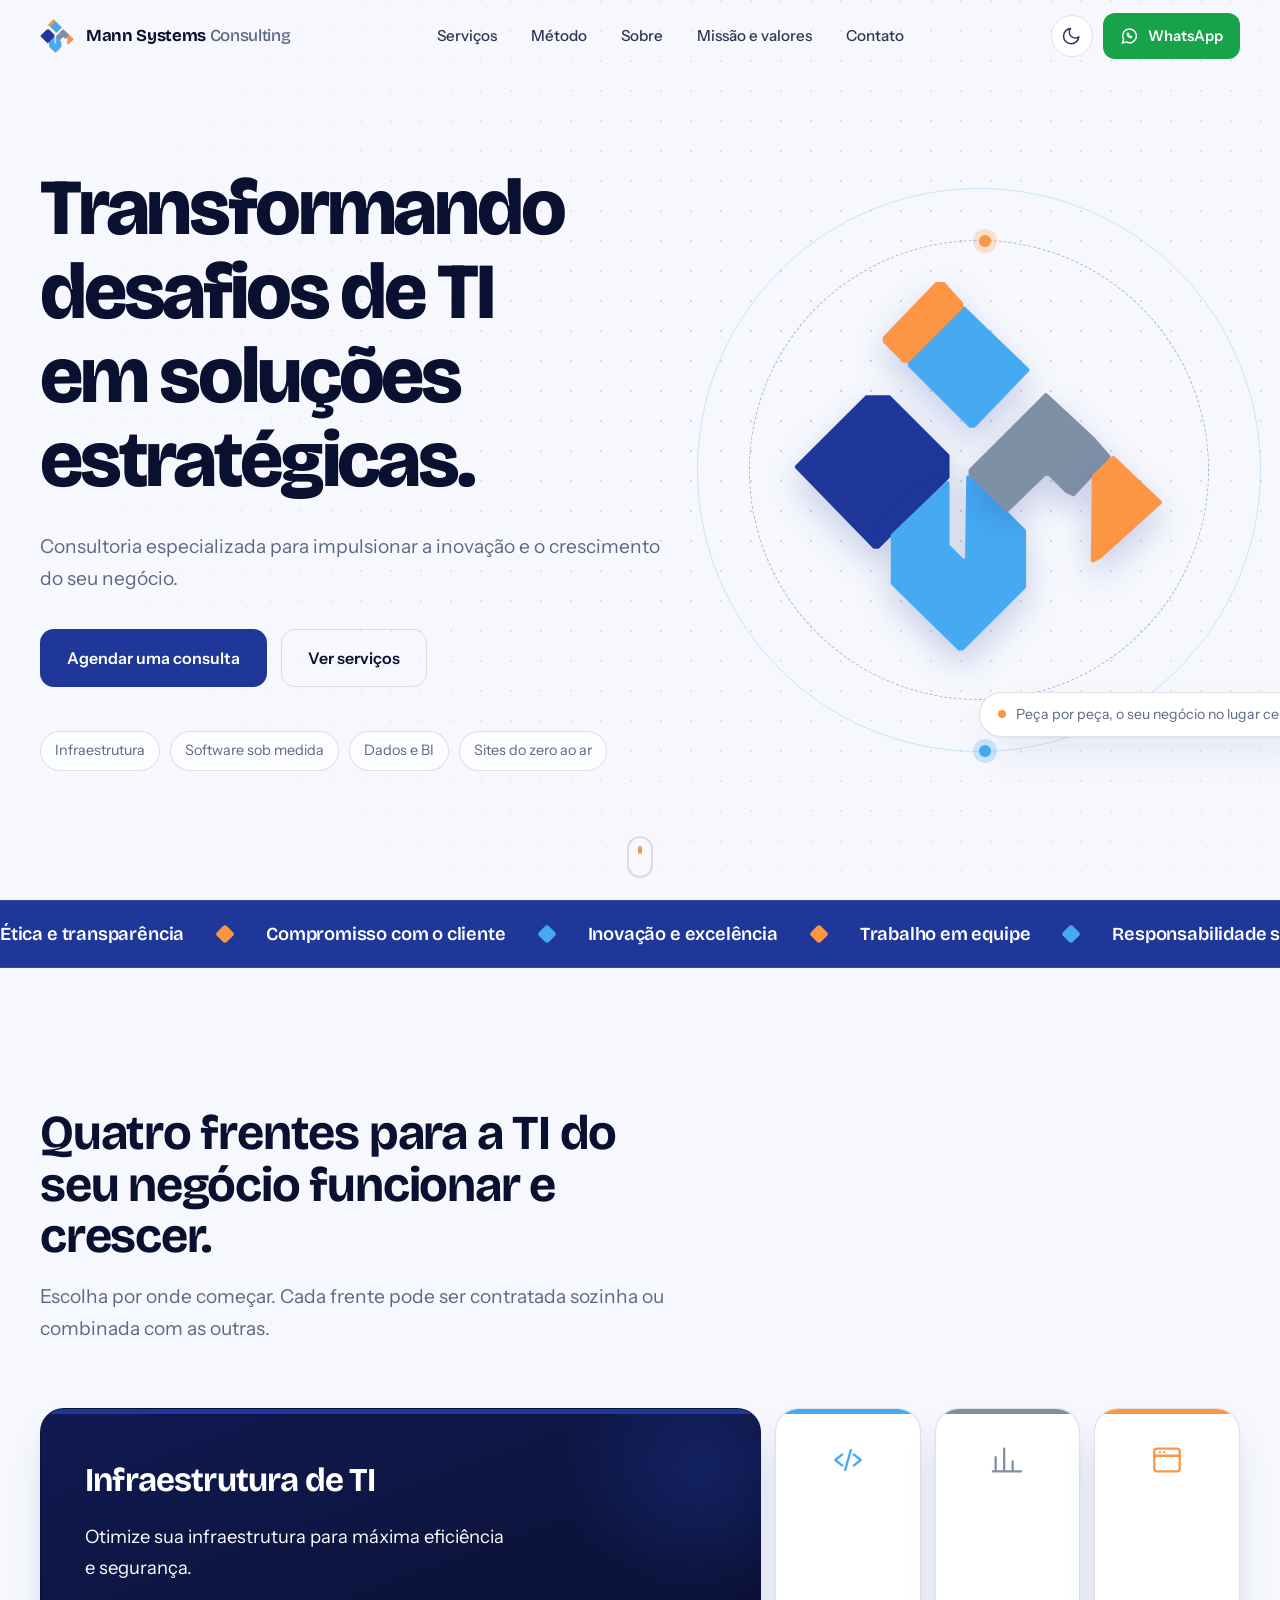
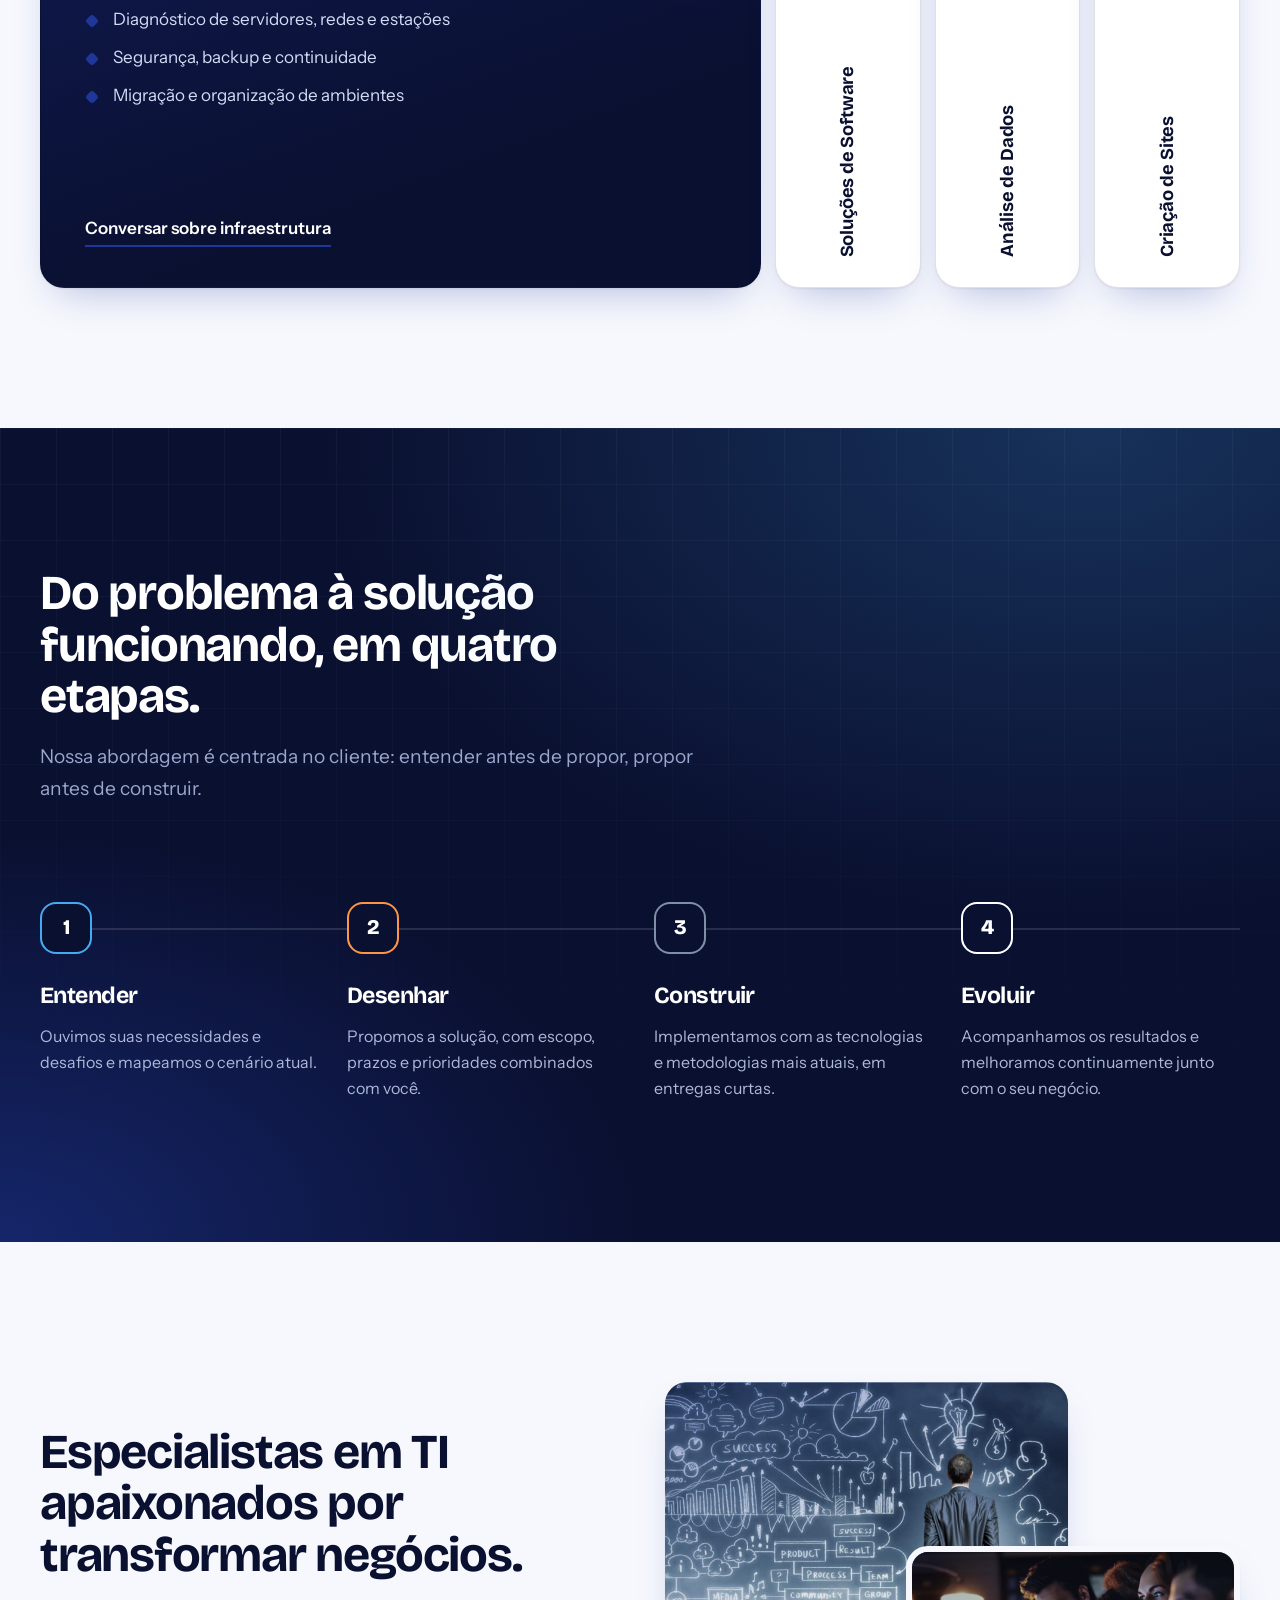
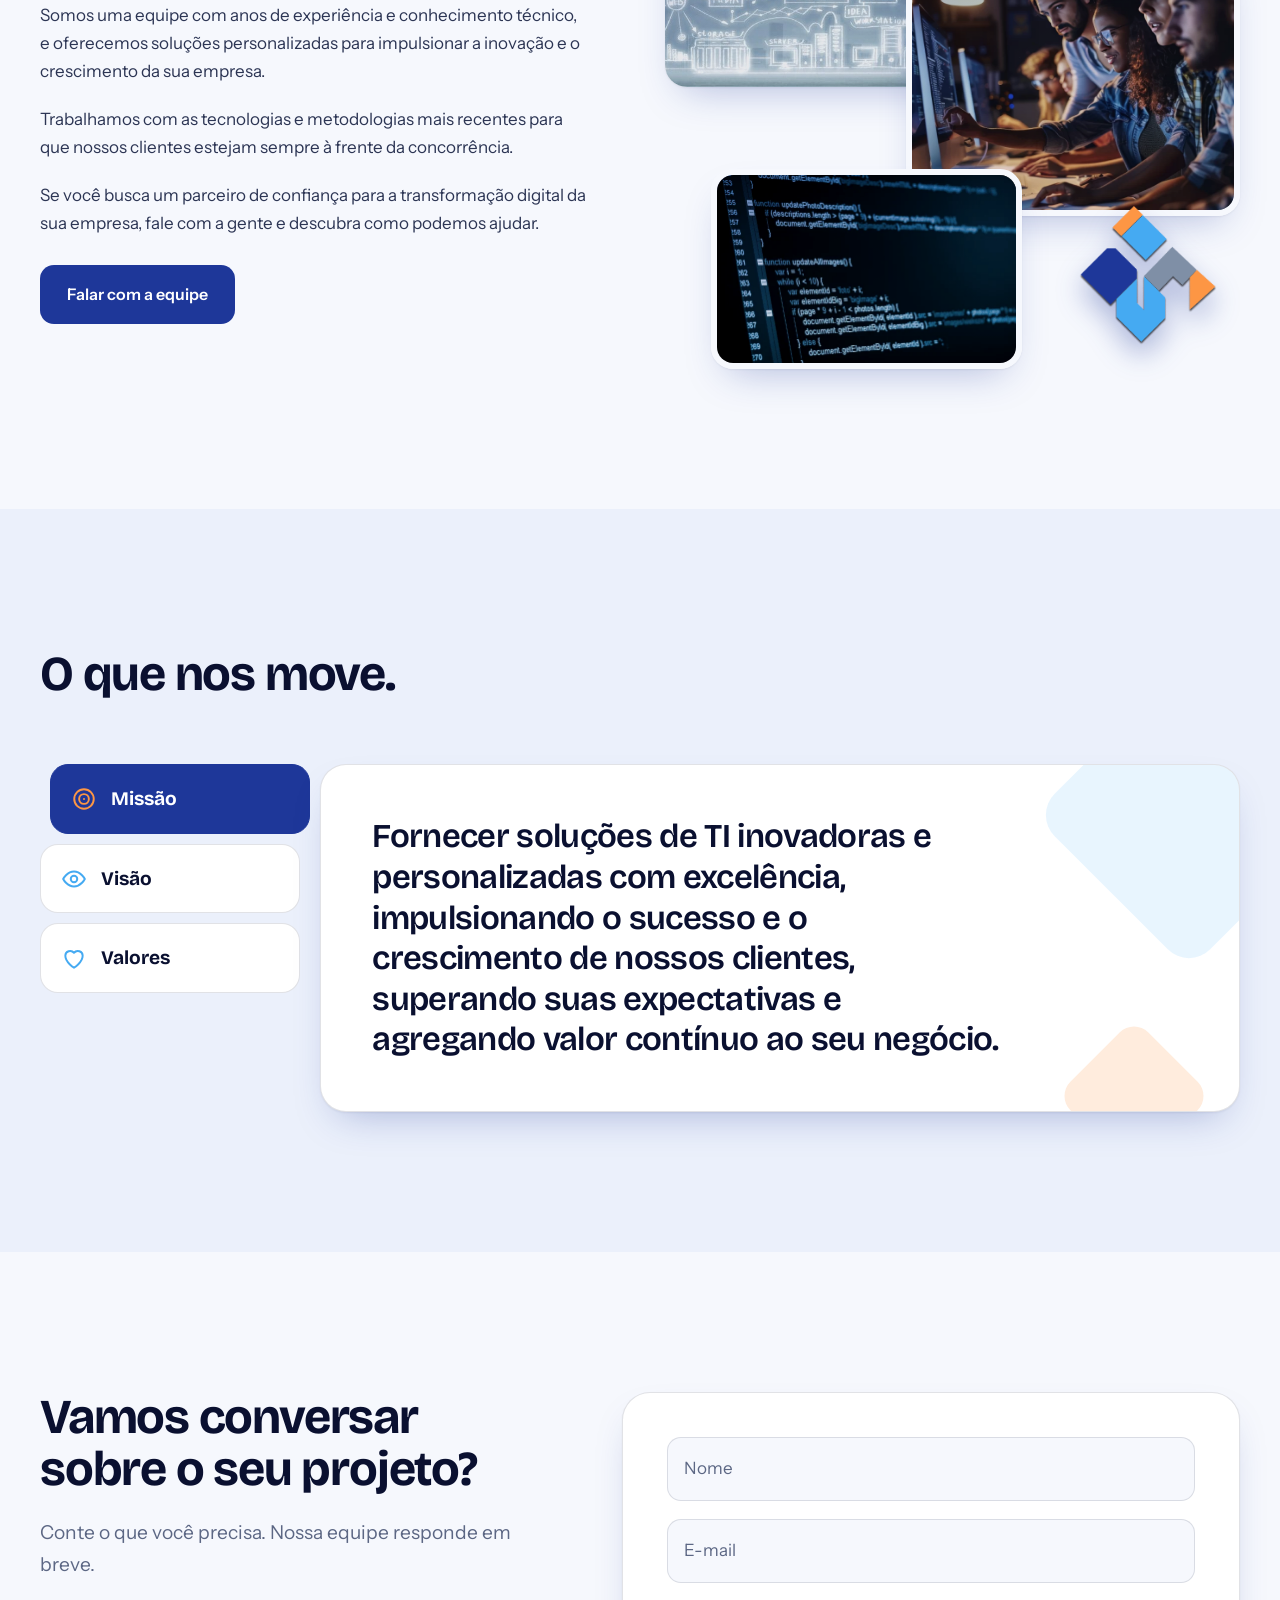
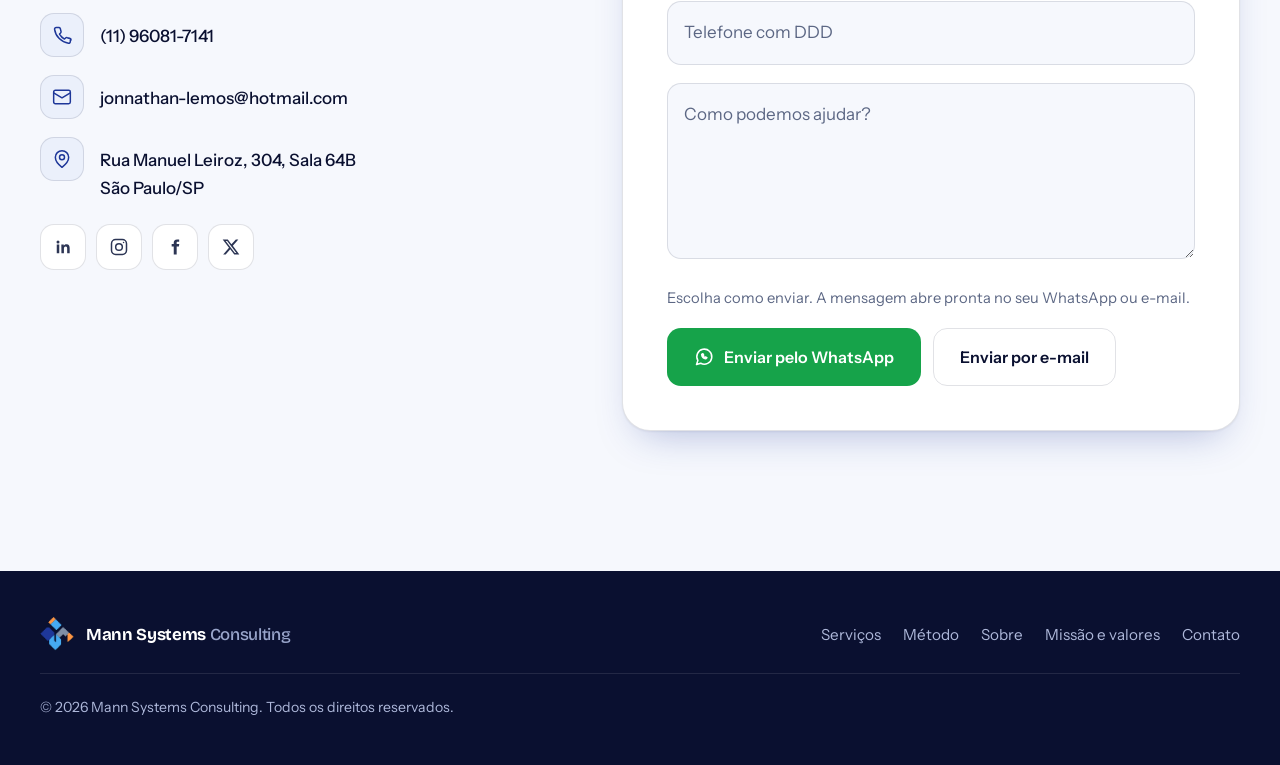
==== index.html @ 7c616c49 "Add files via upload" ====
<!DOCTYPE html>
<html lang="pt-BR">
<head>
  <meta charset="UTF-8">
  <meta name="viewport" content="width=device-width, initial-scale=1">
  <title>Mann Systems Consulting | Consultoria de TI em São Paulo</title>
  <meta name="description" content="Consultoria de TI sob medida: infraestrutura, desenvolvimento de software, análise de dados e criação de sites. Fale com a Mann Systems Consulting.">
  <meta name="keywords" content="consultoria de TI, infraestrutura de TI, desenvolvimento de software, análise de dados, criação de sites, São Paulo">
  <meta name="author" content="Mann Systems Consulting">
  <meta name="theme-color" content="#1E3799">
  <meta property="og:title" content="Mann Systems Consulting">
  <meta property="og:description" content="Transformando desafios de TI em soluções estratégicas.">
  <meta property="og:type" content="website">
  <meta property="og:image" content="images/Logo.png">
  <link rel="icon" href="images/Logo.ico">
  <link rel="preconnect" href="https://fonts.googleapis.com">
  <link rel="preconnect" href="https://fonts.gstatic.com" crossorigin>
  <link href="https://fonts.googleapis.com/css2?family=Bricolage+Grotesque:opsz,wght@12..96,500..800&family=Instrument+Sans:wght@400;500;600&display=swap" rel="stylesheet">
  <link rel="stylesheet" href="css/style.css">
</head>
<body>
  <div class="progress" aria-hidden="true"><span></span></div>
  <a class="skip" href="#conteudo">Ir para o conteúdo</a>

  <header class="nav" id="nav">
    <div class="wrap nav-in">
      <a class="brand" href="#inicio" aria-label="Mann Systems Consulting, início">
        <img src="images/Logo.png" alt="" width="34" height="34">
        <span>Mann Systems <em>Consulting</em></span>
      </a>
      <nav class="menu" id="menu" aria-label="Principal">
        <a href="#servicos">Serviços</a>
        <a href="#metodo">Método</a>
        <a href="#sobre">Sobre</a>
        <a href="#proposito">Missão e valores</a>
        <a href="#contato">Contato</a>
      </nav>
      <div class="nav-actions">
        <button class="icon-btn" id="theme" type="button" aria-label="Alternar tema claro e escuro">
          <svg class="i-moon" viewBox="0 0 24 24" aria-hidden="true"><path d="M21 12.8A9 9 0 1 1 11.2 3a7 7 0 0 0 9.8 9.8z"/></svg>
          <svg class="i-sun" viewBox="0 0 24 24" aria-hidden="true"><circle cx="12" cy="12" r="4"/><path d="M12 2v2M12 20v2M4.9 4.9l1.4 1.4M17.7 17.7l1.4 1.4M2 12h2M20 12h2M4.9 19.1l1.4-1.4M17.7 6.3l1.4-1.4"/></svg>
        </button>
        <a class="btn btn-wa sm" href="https://api.whatsapp.com/send/?phone=5511960817141&text=Ol%C3%A1%2C%20gostaria%20de%20falar%20com%20a%20Mann%20Systems." target="_blank" rel="noopener">
          <svg viewBox="0 0 24 24" aria-hidden="true"><path d="M3 21l1.65-4.8A9 9 0 1 1 8.1 19.5L3 21z"/><path d="M9.2 8.8c.3 2.8 2.200 4.800 5 5.400l1.300-1.300-1.800-1-.9.800c-.9-.4-1.600-1.100-2-2l.8-.9-1-1.800z"/></svg>
          WhatsApp
        </a>
        <button class="burger" id="burger" type="button" aria-label="Abrir menu" aria-expanded="false" aria-controls="menu"><span></span><span></span></button>
      </div>
    </div>
  </header>

  <main id="conteudo">
    <!-- HERO -->
    <section class="hero" id="inicio">
      <div class="hero-grid" aria-hidden="true"></div>
      <div class="wrap hero-in">
        <div class="hero-copy">
          <h1 class="h-xl">
            <span class="ln"><span>Transformando</span></span>
            <span class="ln"><span>desafios de TI</span></span>
            <span class="ln"><span>em soluções</span></span>
            <span class="ln"><span>estratégicas.</span></span>
          </h1>
          <p class="lead hero-p">Consultoria especializada para impulsionar a inovação e o crescimento do seu negócio.</p>
          <div class="hero-cta">
            <a class="btn btn-primary magnetic" href="#contato">Agendar uma consulta</a>
            <a class="btn btn-ghost" href="#servicos">Ver serviços</a>
          </div>
          <ul class="hero-facts">
            <li>Infraestrutura</li>
            <li>Software sob medida</li>
            <li>Dados e BI</li>
            <li>Sites do zero ao ar</li>
          </ul>
        </div>

        <div class="stage" id="stage" aria-label="Logotipo da Mann Systems formado por cinco peças que se encaixam" role="img">
          <div class="stage-ring r1"></div>
          <div class="stage-ring r2"></div>
          <div class="stage-logo">
            <img class="piece pc-c" data-depth="14" style="--x:-340px;--y:120px;--r:-80deg;--d:.05s" src="images/piece-c-diamond.svg" alt="">
            <img class="piece pc-b" data-depth="22" style="--x:60px;--y:380px;--r:50deg;--d:.18s" src="images/piece-b-u.svg" alt="">
            <img class="piece pc-a" data-depth="30" style="--x:-80px;--y:-360px;--r:70deg;--d:.31s" src="images/piece-a-rect.svg" alt="">
            <img class="piece pc-d" data-depth="18" style="--x:360px;--y:-120px;--r:-60deg;--d:.44s" src="images/piece-d-m.svg" alt="">
            <img class="piece pc-e" data-depth="36" style="--x:380px;--y:260px;--r:110deg;--d:.57s" src="images/piece-e-tri.svg" alt="">
          </div>
          <div class="stage-tag"><i></i>Peça por peça, o seu negócio no lugar certo.</div>
        </div>
      </div>
      <a class="scroll-hint" href="#servicos" aria-label="Rolar para serviços"><span></span></a>
    </section>

    <!-- FAIXA DE VALORES -->
    <div class="marquee" aria-hidden="true">
      <div class="marquee-track">
        <span>Ética e transparência</span><i></i><span>Compromisso com o cliente</span><i></i><span>Inovação e excelência</span><i></i><span>Trabalho em equipe</span><i></i><span>Responsabilidade social</span><i></i><span>Melhoria contínua</span><i></i><span>Sustentabilidade</span><i></i>
        <span>Ética e transparência</span><i></i><span>Compromisso com o cliente</span><i></i><span>Inovação e excelência</span><i></i><span>Trabalho em equipe</span><i></i><span>Responsabilidade social</span><i></i><span>Melhoria contínua</span><i></i><span>Sustentabilidade</span><i></i>
      </div>
    </div>

    <!-- SERVIÇOS -->
    <section class="sec" id="servicos">
      <div class="wrap">
        <header class="sec-head reveal">
          <h2 class="h-lg">Quatro frentes para a TI do seu negócio funcionar e crescer.</h2>
          <p class="lead">Escolha por onde começar. Cada frente pode ser contratada sozinha ou combinada com as outras.</p>
        </header>

        <div class="acc reveal" id="acc">
          <article class="acc-item is-open" style="--c:var(--navy)">
            <button class="acc-tab" type="button" aria-expanded="true" aria-controls="p1" id="t1">
              <svg viewBox="0 0 24 24" aria-hidden="true"><rect x="3" y="4" width="18" height="6" rx="1.5"/><rect x="3" y="14" width="18" height="6" rx="1.5"/><path d="M7 7h.01M7 17h.01"/></svg>
              <span>Infraestrutura de TI</span>
            </button>
            <div class="acc-panel" id="p1" role="region" aria-labelledby="t1">
              <h3>Infraestrutura de TI</h3>
              <p>Otimize sua infraestrutura para máxima eficiência e segurança.</p>
              <ul>
                <li>Diagnóstico de servidores, redes e estações</li>
                <li>Segurança, backup e continuidade</li>
                <li>Migração e organização de ambientes</li>
              </ul>
              <a class="link" href="#contato">Conversar sobre infraestrutura</a>
            </div>
          </article>

          <article class="acc-item" style="--c:var(--sky)">
            <button class="acc-tab" type="button" aria-expanded="false" aria-controls="p2" id="t2">
              <svg viewBox="0 0 24 24" aria-hidden="true"><path d="m8 8-5 4 5 4M16 8l5 4-5 4M14 5l-4 14"/></svg>
              <span>Soluções de Software</span>
            </button>
            <div class="acc-panel" id="p2" role="region" aria-labelledby="t2">
              <h3>Soluções de Software</h3>
              <p>Desenvolvimento de software sob medida para suas necessidades.</p>
              <ul>
                <li>Sistemas e integrações feitos para o seu processo</li>
                <li>Automação de rotinas repetitivas</li>
                <li>Evolução e manutenção de sistemas existentes</li>
              </ul>
              <a class="link" href="#contato">Conversar sobre software</a>
            </div>
          </article>

          <article class="acc-item" style="--c:var(--slate)">
            <button class="acc-tab" type="button" aria-expanded="false" aria-controls="p3" id="t3">
              <svg viewBox="0 0 24 24" aria-hidden="true"><path d="M4 20V10M10 20V4M16 20v-7M22 20H2"/></svg>
              <span>Análise de Dados</span>
            </button>
            <div class="acc-panel" id="p3" role="region" aria-labelledby="t3">
              <h3>Análise de Dados</h3>
              <p>Transforme dados em insights valiosos para o seu negócio.</p>
              <ul>
                <li>Painéis e indicadores de gestão</li>
                <li>Modelagem e consultas sobre os seus bancos</li>
                <li>Relatórios que apoiam a decisão</li>
              </ul>
              <a class="link" href="#contato">Conversar sobre dados</a>
            </div>
          </article>

          <article class="acc-item" style="--c:var(--orange)">
            <button class="acc-tab" type="button" aria-expanded="false" aria-controls="p4" id="t4">
              <svg viewBox="0 0 24 24" aria-hidden="true"><rect x="3" y="4" width="18" height="16" rx="2"/><path d="M3 9h18M7 6.500h.01M10 6.500h.01"/></svg>
              <span>Criação de Sites</span>
            </button>
            <div class="acc-panel" id="p4" role="region" aria-labelledby="t4">
              <h3>Criação de Sites</h3>
              <p>Criação completa sob medida: seu site do zero ao ar.</p>
              <ul>
                <li>Design e desenvolvimento responsivos</li>
                <li>Publicação, domínio e certificado HTTPS</li>
                <li>Otimização para buscadores</li>
              </ul>
              <a class="link" href="#contato">Conversar sobre sites</a>
            </div>
          </article>
        </div>
      </div>
    </section>

    <!-- MÉTODO -->
    <section class="sec sec-dark" id="metodo">
      <div class="dark-bg" aria-hidden="true"></div>
      <div class="wrap">
        <header class="sec-head reveal">
          <h2 class="h-lg">Do problema à solução funcionando, em quatro etapas.</h2>
          <p class="lead">Nossa abordagem é centrada no cliente: entender antes de propor, propor antes de construir.</p>
        </header>
        <ol class="steps" id="steps">
          <li class="reveal">
            <span class="n">1</span>
            <h3>Entender</h3>
            <p>Ouvimos suas necessidades e desafios e mapeamos o cenário atual.</p>
          </li>
          <li class="reveal">
            <span class="n">2</span>
            <h3>Desenhar</h3>
            <p>Propomos a solução, com escopo, prazos e prioridades combinados com você.</p>
          </li>
          <li class="reveal">
            <span class="n">3</span>
            <h3>Construir</h3>
            <p>Implementamos com as tecnologias e metodologias mais atuais, em entregas curtas.</p>
          </li>
          <li class="reveal">
            <span class="n">4</span>
            <h3>Evoluir</h3>
            <p>Acompanhamos os resultados e melhoramos continuamente junto com o seu negócio.</p>
          </li>
          <span class="steps-line" aria-hidden="true"><i></i></span>
        </ol>
      </div>
    </section>

    <!-- SOBRE -->
    <section class="sec" id="sobre">
      <div class="wrap about">
        <div class="about-copy reveal">
          <h2 class="h-lg">Especialistas em TI apaixonados por transformar negócios.</h2>
          <p>Somos uma equipe com anos de experiência e conhecimento técnico, e oferecemos soluções personalizadas para impulsionar a inovação e o crescimento da sua empresa.</p>
          <p>Trabalhamos com as tecnologias e metodologias mais recentes para que nossos clientes estejam sempre à frente da concorrência.</p>
          <p>Se você busca um parceiro de confiança para a transformação digital da sua empresa, fale com a gente e descubra como podemos ajudar.</p>
          <a class="btn btn-primary" href="#contato">Falar com a equipe</a>
        </div>
        <div class="about-media reveal" id="tilt">
          <figure class="ph ph-a"><img src="images/estrategia.jpg" alt="Profissional diante de um quadro com ideias, gráficos e fluxos de estratégia" loading="lazy"></figure>
          <figure class="ph ph-b"><img src="images/equipe.png" alt="Equipe analisando código em monitores" loading="lazy"></figure>
          <figure class="ph ph-c"><img src="images/codigo.webp" alt="Linhas de código JavaScript em uma tela" loading="lazy"></figure>
          <img class="ph-mark" src="images/Logo.png" alt="" aria-hidden="true">
        </div>
      </div>
    </section>

    <!-- MISSÃO / VISÃO / VALORES -->
    <section class="sec sec-tint" id="proposito">
      <div class="wrap">
        <header class="sec-head reveal">
          <h2 class="h-lg">O que nos move.</h2>
        </header>
        <div class="tabs reveal" id="tabs">
          <div class="tab-list" role="tablist" aria-label="Missão, visão e valores">
            <button role="tab" id="tb1" aria-selected="true" aria-controls="tp1" type="button">
              <svg viewBox="0 0 24 24" aria-hidden="true"><circle cx="12" cy="12" r="9"/><circle cx="12" cy="12" r="4.500"/><path d="M12 12h.01"/></svg>Missão
            </button>
            <button role="tab" id="tb2" aria-selected="false" aria-controls="tp2" type="button" tabindex="-1">
              <svg viewBox="0 0 24 24" aria-hidden="true"><path d="M2 12s3.600-7 10-7 10 7 10 7-3.600 7-10 7S2 12 2 12z"/><circle cx="12" cy="12" r="3"/></svg>Visão
            </button>
            <button role="tab" id="tb3" aria-selected="false" aria-controls="tp3" type="button" tabindex="-1">
              <svg viewBox="0 0 24 24" aria-hidden="true"><path d="M12 21s-8-5-8-11a4.500 4.500 0 0 1 8-2.800A4.500 4.500 0 0 1 20 10c0 6-8 11-8 11z"/></svg>Valores
            </button>
          </div>
          <div class="tab-panels">
            <div role="tabpanel" id="tp1" aria-labelledby="tb1" class="tp is-on">
              <p class="quote">Fornecer soluções de TI inovadoras e personalizadas com excelência, impulsionando o sucesso e o crescimento de nossos clientes, superando suas expectativas e agregando valor contínuo ao seu negócio.</p>
            </div>
            <div role="tabpanel" id="tp2" aria-labelledby="tb2" class="tp" hidden>
              <p class="quote">Ser referência no mercado de consultoria em TI, destacando-nos pela inovação, qualidade e compromisso com os resultados de nossos clientes, tornando-nos parceiros estratégicos para o sucesso deles.</p>
            </div>
            <div role="tabpanel" id="tp3" aria-labelledby="tb3" class="tp" hidden>
              <ul class="chips">
                <li>Ética e transparência</li>
                <li>Compromisso com o cliente</li>
                <li>Inovação e excelência</li>
                <li>Trabalho em equipe</li>
                <li>Responsabilidade social</li>
                <li>Melhoria contínua</li>
                <li>Sustentabilidade</li>
              </ul>
            </div>
          </div>
        </div>
      </div>
    </section>

    <!-- CONTATO -->
    <section class="sec" id="contato">
      <div class="wrap contact">
        <div class="contact-copy reveal">
          <h2 class="h-lg">Vamos conversar sobre o seu projeto?</h2>
          <p class="lead">Conte o que você precisa. Nossa equipe responde em breve.</p>
          <ul class="info">
            <li>
              <svg viewBox="0 0 24 24" aria-hidden="true"><path d="M22 16.900v3a2 2 0 0 1-2.200 2A19.800 19.800 0 0 1 3.100 5.200 2 2 0 0 1 5.100 3h3a2 2 0 0 1 2 1.700c.1 1 .4 1.900.7 2.800a2 2 0 0 1-.5 2.100L9 10.900a16 16 0 0 0 6 6l1.300-1.300a2 2 0 0 1 2.100-.4c.9.3 1.800.6 2.800.7a2 2 0 0 1 1.700 2z"/></svg>
              <a href="tel:+5511960817141">(11) 96081-7141</a>
            </li>
            <li>
              <svg viewBox="0 0 24 24" aria-hidden="true"><rect x="2" y="4" width="20" height="16" rx="2"/><path d="m22 7-10 6L2 7"/></svg>
              <a href="mailto:jonnathan-lemos@hotmail.com">jonnathan-lemos@hotmail.com</a>
            </li>
            <li>
              <svg viewBox="0 0 24 24" aria-hidden="true"><path d="M20 10c0 6-8 12-8 12S4 16 4 10a8 8 0 0 1 16 0z"/><circle cx="12" cy="10" r="3"/></svg>
              <span>Rua Manuel Leiroz, 304, Sala 64B<br>São Paulo/SP</span>
            </li>
          </ul>
          <div class="social">
            <a href="https://www.linkedin.com/company/mann-systems-consulting/" target="_blank" rel="noopener" aria-label="LinkedIn"><svg viewBox="0 0 24 24"><path d="M4.500 9h3v10.500h-3zM6 4.300a1.800 1.800 0 1 1 0 3.600 1.800 1.800 0 0 1 0-3.600zM10 9h2.900v1.400c.5-.9 1.700-1.700 3.300-1.700 3.200 0 3.800 2.100 3.800 4.800v6h-3v-5.300c0-1.300 0-2.900-1.800-2.900s-2.100 1.400-2.100 2.800v5.400h-3z"/></svg></a>
            <a href="https://www.instagram.com/mannsystems/" target="_blank" rel="noopener" aria-label="Instagram"><svg viewBox="0 0 24 24" class="stroke"><rect x="3" y="3" width="18" height="18" rx="5"/><circle cx="12" cy="12" r="4"/><path d="M17.500 6.500h.01"/></svg></a>
            <a href="https://www.facebook.com/profile.php?id=61573747210084" target="_blank" rel="noopener" aria-label="Facebook"><svg viewBox="0 0 24 24"><path d="M14 8.500V7c0-.8.200-1.200 1.300-1.200H17V3h-2.500C11.600 3 10.500 4.700 10.500 6.800v1.700H8V11.500h2.500V21H14v-9.500h2.700l.4-3z"/></svg></a>
            <a href="https://x.com/MannSystems" target="_blank" rel="noopener" aria-label="X (Twitter)"><svg viewBox="0 0 24 24"><path d="M17.800 3h3l-6.600 7.500L22 21h-6.100l-4.800-6.200L5.600 21h-3l7-8.100L2 3h6.200l4.300 5.700zm-1.100 16.200h1.700L7.400 4.700H5.600z"/></svg></a>
          </div>
        </div>

        <form class="form reveal" id="form" novalidate>
          <div class="field">
            <input id="f-name" name="name" type="text" placeholder=" " maxlength="255" required autocomplete="name">
            <label for="f-name">Nome</label>
          </div>
          <div class="field">
            <input id="f-email" name="email" type="email" placeholder=" " maxlength="80" required autocomplete="email">
            <label for="f-email">E-mail</label>
          </div>
          <div class="field">
            <input id="f-tel" name="telefone" type="tel" placeholder=" " maxlength="15" required autocomplete="tel" inputmode="tel">
            <label for="f-tel">Telefone com DDD</label>
          </div>
          <div class="field">
            <textarea id="f-msg" name="message" rows="5" placeholder=" " maxlength="2000" required></textarea>
            <label for="f-msg">Como podemos ajudar?</label>
          </div>
          <p class="form-note" id="form-note" role="status" aria-live="polite">Escolha como enviar. A mensagem abre pronta no seu WhatsApp ou e-mail.</p>
          <div class="form-actions">
            <button class="btn btn-wa" type="submit" data-via="wa">
              <svg viewBox="0 0 24 24" aria-hidden="true"><path d="M3 21l1.65-4.8A9 9 0 1 1 8.1 19.5L3 21z"/><path d="M9.2 8.8c.3 2.8 2.200 4.800 5 5.400l1.300-1.300-1.800-1-.9.800c-.9-.4-1.600-1.100-2-2l.8-.9-1-1.800z"/></svg>
              Enviar pelo WhatsApp
            </button>
            <button class="btn btn-ghost" type="submit" data-via="mail">Enviar por e-mail</button>
          </div>
        </form>
      </div>
    </section>
  </main>

  <footer class="foot">
    <div class="wrap foot-in">
      <a class="brand" href="#inicio">
        <img src="images/Logo.png" alt="" width="34" height="34">
        <span>Mann Systems <em>Consulting</em></span>
      </a>
      <nav aria-label="Rodapé">
        <a href="#servicos">Serviços</a>
        <a href="#metodo">Método</a>
        <a href="#sobre">Sobre</a>
        <a href="#proposito">Missão e valores</a>
        <a href="#contato">Contato</a>
      </nav>
      <p>&copy; <span id="year">2026</span> Mann Systems Consulting. Todos os direitos reservados.</p>
    </div>
  </footer>

  <button class="totop" id="totop" type="button" aria-label="Voltar ao topo">
    <svg viewBox="0 0 24 24" aria-hidden="true"><path d="m6 14 6-6 6 6"/></svg>
  </button>

  <script src="js/main.js"></script>
</body>
</html>
---- css/style.css ----
/* ============ Mann Systems Consulting ============ */
:root{
  --navy:#1E3799; --sky:#45AAF2; --slate:#7F8FA6; --orange:#FD9644;
  --paper:#F6F8FD; --surface:#FFFFFF; --ink:#0A1030; --text:#2C3554; --muted:#5C6784;
  --line:rgba(10,16,48,.12); --brand:#1E3799; --tint:#EBF0FB;
  --shadow:0 1px 2px rgba(10,16,48,.06),0 18px 40px -18px rgba(30,55,153,.35);
  --f-display:'Bricolage Grotesque','Segoe UI',system-ui,sans-serif;
  --f-body:'Instrument Sans','Segoe UI',system-ui,sans-serif;
  --ease:cubic-bezier(.2,.8,.2,1);
  --wrap:1200px;
}
:root[data-theme="dark"]{
  --paper:#070B22; --surface:#0E1535; --ink:#F2F5FF; --text:#C5CCE6; --muted:#8E99BD;
  --line:rgba(255,255,255,.12); --brand:#8BA5FF; --tint:#0B112B;
  --shadow:0 1px 2px rgba(0,0,0,.4),0 18px 40px -18px rgba(0,0,0,.8);
}
*{box-sizing:border-box;margin:0;padding:0}
html{scroll-behavior:smooth;scroll-padding-top:84px;-webkit-text-size-adjust:100%}
body{font-family:var(--f-body);font-size:17px;line-height:1.65;color:var(--text);background:var(--paper);overflow-x:hidden;transition:background .4s,color .4s}
img{max-width:100%;display:block}
a{color:inherit;text-decoration:none}
ul,ol{list-style:none}
button{font:inherit;color:inherit;background:none;border:0;cursor:pointer}
svg{width:1.2em;height:1.2em;fill:none;stroke:currentColor;stroke-width:1.8;stroke-linecap:round;stroke-linejoin:round;flex:none}
:focus-visible{outline:3px solid var(--sky);outline-offset:3px;border-radius:6px}
.wrap{width:min(var(--wrap),100% - 40px);margin-inline:auto}
.skip{position:absolute;left:-999px;top:8px;background:var(--navy);color:#fff;padding:10px 16px;border-radius:8px;z-index:200}
.skip:focus{left:8px}

/* type */
.h-xl,.h-lg,h3{font-family:var(--f-display);color:var(--ink);letter-spacing:-.025em;font-weight:700}
.h-xl{font-size:clamp(2.6rem,6.2vw,5.4rem);line-height:.98;font-weight:800;letter-spacing:-.04em}
.h-lg{font-size:clamp(1.9rem,3.8vw,3.1rem);line-height:1.06;max-width:20ch}
.lead{font-size:clamp(1.05rem,1.5vw,1.25rem);color:var(--muted);max-width:52ch}

/* progress + nav */
.progress{position:fixed;inset:0 0 auto 0;height:3px;z-index:120;background:transparent}
.progress span{display:block;height:100%;width:100%;transform-origin:0 50%;transform:scaleX(0);background:linear-gradient(90deg,var(--sky),var(--orange))}
.nav{position:fixed;inset:0 0 auto 0;z-index:100;transition:background .3s,box-shadow .3s,backdrop-filter .3s}
.nav.scrolled{background:color-mix(in srgb,var(--paper) 82%,transparent);backdrop-filter:blur(14px) saturate(1.4);-webkit-backdrop-filter:blur(14px) saturate(1.4);box-shadow:0 1px 0 var(--line)}
.nav-in{display:flex;align-items:center;justify-content:space-between;height:72px;gap:20px}
.brand{line-height:1.15;display:flex;align-items:center;gap:12px;font-family:var(--f-display);font-weight:700;color:var(--ink);letter-spacing:-.02em;font-size:1.05rem}
.brand img{transition:transform .6s var(--ease)}
.brand:hover img{transform:rotate(90deg)}
.brand em{font-style:normal;font-weight:500;color:var(--muted)}
.menu{display:flex;gap:6px}
.menu a{position:relative;padding:8px 14px;border-radius:999px;font-weight:500;font-size:.95rem;color:var(--text);transition:color .2s,background .2s}
.menu a:hover{color:var(--ink);background:color-mix(in srgb,var(--sky) 14%,transparent)}
.menu a.on{color:var(--ink);background:color-mix(in srgb,var(--sky) 20%,transparent)}
.nav-actions{display:flex;align-items:center;gap:10px}
.icon-btn{width:42px;height:42px;border-radius:50%;display:grid;place-items:center;border:1px solid var(--line);background:var(--surface);transition:transform .3s var(--ease),border-color .2s}
.icon-btn:hover{transform:rotate(18deg) scale(1.06);border-color:var(--sky)}
.icon-btn .i-sun{display:none}
:root[data-theme="dark"] .icon-btn .i-sun{display:block}
:root[data-theme="dark"] .icon-btn .i-moon{display:none}
.burger{display:none;width:42px;height:42px;border-radius:50%;border:1px solid var(--line);background:var(--surface);position:relative}
.burger span{position:absolute;left:12px;right:12px;height:2px;background:var(--ink);border-radius:2px;transition:transform .3s var(--ease),top .3s var(--ease)}
.burger span:first-child{top:16px}.burger span:last-child{top:24px}
.burger[aria-expanded="true"] span:first-child{top:20px;transform:rotate(45deg)}
.burger[aria-expanded="true"] span:last-child{top:20px;transform:rotate(-45deg)}

/* buttons */
.btn{--bg:var(--navy);--fg:#fff;display:inline-flex;align-items:center;justify-content:center;gap:10px;padding:15px 26px;border-radius:14px;font-weight:600;font-size:1rem;background:var(--bg);color:var(--fg);border:1px solid transparent;position:relative;overflow:hidden;isolation:isolate;transition:transform .3s var(--ease),box-shadow .3s,background .3s}
.btn::after{content:"";position:absolute;inset:0;background:linear-gradient(110deg,transparent 30%,rgba(255,255,255,.35) 50%,transparent 70%);transform:translateX(-120%);transition:transform .7s var(--ease);z-index:-1}
.btn:hover{transform:translateY(-2px);box-shadow:0 14px 28px -12px rgba(30,55,153,.6)}
.btn:hover::after{transform:translateX(120%)}
.btn:active{transform:translateY(0) scale(.98)}
.btn-primary{--bg:var(--navy)}
:root[data-theme="dark"] .btn-primary{--bg:#3556E0}
.btn-ghost{--bg:transparent;--fg:var(--ink);border-color:var(--line)}
.btn-ghost:hover{border-color:var(--sky);box-shadow:none;background:color-mix(in srgb,var(--sky) 10%,transparent)}
.btn-wa{--bg:#16A34A}
.btn-wa:hover{box-shadow:0 14px 28px -12px rgba(22,163,74,.7)}
.btn.sm{padding:10px 16px;border-radius:12px;font-size:.92rem}
.btn svg{width:1.25em;height:1.25em}

/* hero */
.hero{position:relative;min-height:100svh;display:flex;align-items:center;padding:110px 0 70px;overflow:hidden}
.hero-grid{position:absolute;inset:0;background-image:radial-gradient(circle at 1px 1px,color-mix(in srgb,var(--navy) 22%,transparent) 1.2px,transparent 0);background-size:30px 30px;-webkit-mask-image:radial-gradient(70% 70% at 70% 45%,#000,transparent);mask-image:radial-gradient(70% 70% at 70% 45%,#000,transparent)}
.hero-in{position:relative;display:grid;grid-template-columns:1.1fr .9fr;gap:40px;align-items:center}
.h-xl .ln{display:block;overflow:hidden;padding-bottom:.08em}
.h-xl .ln>span{display:block;transform:translateY(105%);animation:rise 1s var(--ease) forwards}
.h-xl .ln:nth-child(2)>span{animation-delay:.12s}
.h-xl .ln:nth-child(3)>span{animation-delay:.24s}
.h-xl .ln:nth-child(4)>span{animation-delay:.36s}
@keyframes rise{to{transform:none}}
.hero-p{margin-top:26px;opacity:0;animation:fade .9s .55s var(--ease) forwards}
.hero-cta{display:flex;flex-wrap:wrap;gap:14px;margin-top:34px;opacity:0;animation:fade .9s .7s var(--ease) forwards}
.hero-facts{display:flex;flex-wrap:wrap;gap:10px;margin-top:44px;opacity:0;animation:fade .9s .85s var(--ease) forwards}
.hero-facts li{padding:7px 14px;border-radius:999px;border:1px solid var(--line);font-size:.9rem;color:var(--muted);background:color-mix(in srgb,var(--surface) 70%,transparent)}
@keyframes fade{from{opacity:0;transform:translateY(14px)}to{opacity:1;transform:none}}

.stage{position:relative;aspect-ratio:1;width:min(100%,540px);justify-self:end}
.stage-ring{position:absolute;inset:6%;border-radius:50%;border:1px dashed color-mix(in srgb,var(--navy) 35%,transparent);animation:spin 60s linear infinite}
.stage-ring.r2{inset:-4%;border-style:solid;border-color:color-mix(in srgb,var(--sky) 25%,transparent);animation-duration:90s;animation-direction:reverse}
.stage-ring::after{content:"";position:absolute;top:-6px;left:50%;width:12px;height:12px;border-radius:50%;background:var(--orange);box-shadow:0 0 0 6px color-mix(in srgb,var(--orange) 25%,transparent)}
.stage-ring.r2::after{background:var(--sky);box-shadow:0 0 0 6px color-mix(in srgb,var(--sky) 25%,transparent);top:auto;bottom:-6px}
@keyframes spin{to{transform:rotate(360deg)}}
.stage-logo{position:absolute;inset:14%;aspect-ratio:329/332}
.piece{position:absolute;inset:0;width:100%;height:100%;opacity:0;transform:translate(var(--x),var(--y)) rotate(var(--r)) scale(.5);filter:drop-shadow(0 14px 16px rgba(30,55,153,.22));will-change:transform}
.piece.in{animation:snap 1.25s var(--d) cubic-bezier(.22,1.25,.36,1) forwards}
@keyframes snap{to{opacity:1;transform:translate(var(--px,0px),var(--py,0px)) rotate(0) scale(1)}}
:root[data-theme="dark"] .pc-c{filter:brightness(1.7) saturate(1.1) drop-shadow(0 0 22px rgba(69,170,242,.35))}
.stage-tag{position:absolute;left:50%;bottom:-6px;transform:translateX(-50%);display:flex;align-items:center;gap:10px;padding:10px 18px;background:var(--surface);border:1px solid var(--line);border-radius:999px;font-size:.88rem;color:var(--muted);white-space:nowrap;box-shadow:var(--shadow);opacity:0;animation:fade .8s 1.9s var(--ease) forwards}
.stage-tag i{width:8px;height:8px;border-radius:50%;background:var(--orange);animation:pulse 1.8s infinite}
@keyframes pulse{0%{box-shadow:0 0 0 0 rgba(253,150,68,.6)}100%{box-shadow:0 0 0 12px rgba(253,150,68,0)}}
.scroll-hint{position:absolute;bottom:22px;left:50%;width:26px;height:42px;border:2px solid var(--line);border-radius:14px;transform:translateX(-50%)}
.scroll-hint span{position:absolute;left:50%;top:8px;width:4px;height:8px;border-radius:2px;background:var(--orange);transform:translateX(-50%);animation:wheel 1.8s infinite}
@keyframes wheel{0%{opacity:1;transform:translate(-50%,0)}100%{opacity:0;transform:translate(-50%,16px)}}

/* marquee */
.marquee{background:var(--navy);color:#fff;overflow:hidden;padding:18px 0;border-block:1px solid rgba(255,255,255,.1)}
.marquee-track{display:flex;align-items:center;gap:34px;width:max-content;animation:slide 48s linear infinite;font-family:var(--f-display);font-weight:600;font-size:1.15rem;letter-spacing:-.01em}
.marquee:hover .marquee-track{animation-play-state:paused}
.marquee i{width:14px;height:14px;background:var(--orange);transform:rotate(45deg);border-radius:3px;flex:none}
.marquee i:nth-of-type(even){background:var(--sky)}
@keyframes slide{to{transform:translateX(-50%)}}

/* sections */
.sec{position:relative;padding:clamp(80px,11vw,140px) 0}
.sec-head{display:grid;gap:18px;margin-bottom:clamp(36px,5vw,64px)}
.sec-tint{background:var(--tint)}
.reveal{opacity:0;transform:translateY(22px);transition:opacity .8s var(--ease),transform .8s var(--ease)}
.reveal.vis{opacity:1;transform:none}

/* accordion */
.acc{display:flex;gap:14px;height:480px}
.acc-item{position:relative;flex:1 1 0;min-width:0;border-radius:24px;background:var(--surface);border:1px solid var(--line);overflow:hidden;transition:flex .7s var(--ease),background .5s,border-color .5s;box-shadow:var(--shadow)}
.acc-item::before{content:"";position:absolute;inset:0 0 auto 0;height:5px;background:var(--c);z-index:2}
.acc-item.is-open{flex:5 1 0;background:linear-gradient(160deg,#101a52,#0A1030 70%);border-color:transparent}
.acc-item.is-open::after{content:"";position:absolute;right:-90px;top:-90px;width:300px;height:300px;border-radius:50%;background:radial-gradient(circle,color-mix(in srgb,var(--c) 55%,transparent),transparent 65%);opacity:.7;pointer-events:none}
.acc-tab{position:absolute;inset:0;display:flex;flex-direction:column;align-items:center;justify-content:space-between;padding:34px 0 30px;font-family:var(--f-display);font-weight:700;font-size:1.15rem;color:var(--ink);transition:opacity .35s .2s}
.acc-tab span{writing-mode:vertical-rl;transform:rotate(180deg);letter-spacing:-.01em}
.acc-tab svg{width:34px;height:34px;color:var(--c);stroke-width:1.6}
.acc-item:not(.is-open):hover{border-color:var(--c)}
.acc-item.is-open .acc-tab{opacity:0;pointer-events:none;transition-delay:0s}
.acc-panel{position:relative;z-index:1;height:100%;min-width:min(440px,70vw);padding:44px 44px 40px;display:flex;flex-direction:column;gap:14px;color:#D5DBF5;opacity:0;visibility:hidden;transform:translateX(24px);transition:opacity .45s,transform .6s var(--ease),visibility 0s .6s}
.acc-item.is-open .acc-panel{opacity:1;visibility:visible;transform:none;transition:opacity .6s .25s,transform .7s .2s var(--ease),visibility 0s}
.acc-panel h3{color:#fff;font-size:clamp(1.7rem,2.6vw,2.4rem)}
.acc-panel p{font-size:1.15rem;max-width:36ch;color:#fff}
.acc-panel ul{display:grid;gap:10px;margin-top:8px}
.acc-panel li{position:relative;padding-left:28px}
.acc-panel li::before{content:"";position:absolute;left:2px;top:.62em;width:10px;height:10px;border-radius:3px;background:var(--c);transform:rotate(45deg)}
.link{margin-top:auto;align-self:flex-start;font-weight:600;color:#fff;padding-bottom:3px;border-bottom:2px solid var(--c);transition:gap .3s,padding .3s}
.link:hover{padding-right:8px}

/* method */
.sec-dark{background:#0A1030;color:#C5CCE6;overflow:hidden}
.sec-dark .h-lg,.sec-dark h3{color:#fff}
.sec-dark .lead{color:#9AA6CC}
.dark-bg{position:absolute;inset:0;background:radial-gradient(60% 60% at 85% 0%,rgba(69,170,242,.22),transparent),radial-gradient(50% 50% at 0% 100%,rgba(30,55,153,.55),transparent)}
.dark-bg::after{content:"";position:absolute;inset:0;background-image:linear-gradient(rgba(255,255,255,.04) 1px,transparent 1px),linear-gradient(90deg,rgba(255,255,255,.04) 1px,transparent 1px);background-size:56px 56px;-webkit-mask-image:linear-gradient(#000,transparent 90%);mask-image:linear-gradient(#000,transparent 90%)}
.steps{position:relative;display:grid;grid-template-columns:repeat(4,1fr);gap:28px;padding-top:34px}
.steps li{position:relative}
.n{position:relative;z-index:2;display:grid;place-items:center;width:52px;height:52px;border-radius:16px;background:#0A1030;border:2px solid var(--sky);color:#fff;font-family:var(--f-display);font-weight:800;font-size:1.3rem;margin-bottom:22px;transition:background .3s,transform .4s var(--ease)}
.steps li:nth-child(2) .n{border-color:var(--orange)}
.steps li:nth-child(3) .n{border-color:var(--slate)}
.steps li:nth-child(4) .n{border-color:#fff}
.steps li:hover .n{background:var(--sky);transform:rotate(-8deg) scale(1.08)}
.steps h3{font-size:1.45rem;margin-bottom:8px}
.steps p{font-size:1rem;color:#AEB8DA;max-width:30ch}
.steps-line{position:absolute;left:26px;right:0;top:60px;height:2px;background:rgba(255,255,255,.12)}
.steps-line i{display:block;height:100%;width:100%;transform-origin:0 50%;transform:scaleX(var(--p,0));background:linear-gradient(90deg,var(--sky),var(--orange))}

/* about */
.about{display:grid;grid-template-columns:1fr 1.05fr;gap:clamp(30px,6vw,90px);align-items:center}
.about-copy{display:grid;gap:20px;justify-items:start}
.about-copy p{max-width:54ch}
.about-copy .btn{margin-top:8px}
.about-media{position:relative;aspect-ratio:1/1.02;perspective:1000px}
.ph{position:absolute;margin:0;border-radius:22px;overflow:hidden;box-shadow:var(--shadow);transform-style:preserve-3d;transition:transform .35s var(--ease);will-change:transform}
.ph img{width:100%;height:100%;object-fit:cover;filter:saturate(.8) contrast(1.05)}
.ph::after{content:"";position:absolute;inset:0;background:linear-gradient(160deg,rgba(30,55,153,.45),rgba(10,16,48,.1) 60%);mix-blend-mode:multiply;transition:opacity .5s}
.ph:hover::after{opacity:0}
.ph-a{left:0;top:0;width:70%;height:52%}
.ph-a img{object-position:70% 40%}
.ph-b{right:0;top:28%;width:58%;height:46%;z-index:2;border:6px solid var(--paper)}
.ph-c{left:8%;bottom:0;width:54%;height:34%;z-index:3;border:6px solid var(--paper)}
.ph-mark{position:absolute;right:4%;bottom:4%;width:24%;z-index:4;filter:drop-shadow(0 14px 14px rgba(30,55,153,.35));animation:bob 6s ease-in-out infinite}
:root[data-theme="dark"] .ph{border-color:var(--paper)}
:root[data-theme="dark"] .ph-mark{filter:brightness(1.7) drop-shadow(0 0 16px rgba(69,170,242,.4))}
@keyframes bob{50%{transform:translateY(-12px) rotate(6deg)}}

/* tabs */
.tabs{display:grid;grid-template-columns:260px 1fr;gap:20px;align-items:stretch}
.tab-list{display:grid;gap:10px;align-content:start}
.tab-list button{display:flex;align-items:center;gap:14px;padding:18px 20px;border-radius:18px;background:var(--surface);border:1px solid var(--line);font-family:var(--f-display);font-weight:700;font-size:1.2rem;color:var(--ink);text-align:left;transition:transform .3s var(--ease),background .3s,color .3s,border-color .3s}
.tab-list button svg{width:26px;height:26px;color:var(--sky)}
.tab-list button:hover{transform:translateX(6px);border-color:var(--sky)}
.tab-list button[aria-selected="true"]{background:var(--navy);color:#fff;border-color:var(--navy);transform:translateX(10px)}
:root[data-theme="dark"] .tab-list button[aria-selected="true"]{background:#3556E0;border-color:#3556E0}
.tab-list button[aria-selected="true"] svg{color:var(--orange)}
.tab-panels{position:relative;border-radius:26px;background:var(--surface);border:1px solid var(--line);box-shadow:var(--shadow);padding:clamp(28px,4vw,56px);display:grid;align-items:center;min-height:300px;overflow:hidden}
.tab-panels::before{content:"";position:absolute;right:-60px;top:-60px;width:220px;height:220px;background:var(--sky);opacity:.12;transform:rotate(45deg);border-radius:30px}
.tab-panels::after{content:"";position:absolute;right:50px;bottom:-40px;width:110px;height:110px;background:var(--orange);opacity:.18;transform:rotate(45deg);border-radius:20px}
.tp{position:relative;z-index:1;animation:swap .6s var(--ease)}
.tp[hidden]{display:none}
@keyframes swap{from{opacity:0;transform:translateY(16px)}to{opacity:1;transform:none}}
.quote{font-family:var(--f-display);font-weight:600;font-size:clamp(1.4rem,2.6vw,2.2rem);line-height:1.22;letter-spacing:-.02em;color:var(--ink);max-width:30ch}
.chips{display:flex;flex-wrap:wrap;gap:12px}
.chips li{padding:12px 20px;border-radius:14px;background:var(--tint);border:1px solid var(--line);font-family:var(--f-display);font-weight:600;font-size:1.1rem;color:var(--ink);opacity:0;animation:chip .6s var(--ease) forwards;transition:transform .3s var(--ease),background .3s,color .3s}
.chips li:nth-child(1){animation-delay:.05s}.chips li:nth-child(2){animation-delay:.12s}.chips li:nth-child(3){animation-delay:.19s}.chips li:nth-child(4){animation-delay:.26s}.chips li:nth-child(5){animation-delay:.33s}.chips li:nth-child(6){animation-delay:.4s}.chips li:nth-child(7){animation-delay:.47s}
.chips li:hover{transform:translateY(-4px) rotate(-1.5deg);background:var(--navy);color:#fff}
@keyframes chip{from{opacity:0;transform:translateY(14px) scale(.94)}to{opacity:1;transform:none}}

/* contact */
.contact{display:grid;grid-template-columns:.9fr 1.1fr;gap:clamp(30px,6vw,90px);align-items:start}
.contact-copy{display:grid;gap:22px;justify-items:start}
.info{display:grid;gap:18px;margin-top:10px}
.info li{display:flex;gap:16px;align-items:flex-start}
.info svg{width:44px;height:44px;padding:11px;border-radius:14px;background:var(--tint);color:var(--brand);border:1px solid var(--line)}
.info a,.info span{padding-top:9px;font-weight:500;color:var(--ink)}
.info a:hover{color:var(--brand);text-decoration:underline;text-underline-offset:4px}
.social{display:flex;gap:10px}
.social a{width:46px;height:46px;border-radius:14px;display:grid;place-items:center;border:1px solid var(--line);background:var(--surface);transition:transform .35s var(--ease),background .3s,color .3s}
.social svg{fill:currentColor;stroke:none;width:20px;height:20px}
.social svg.stroke{fill:none;stroke:currentColor}
.social a:hover{background:var(--navy);color:#fff;transform:translateY(-5px) rotate(-6deg)}
.form{display:grid;gap:18px;padding:clamp(24px,3.5vw,44px);border-radius:28px;background:var(--surface);border:1px solid var(--line);box-shadow:var(--shadow)}
.field{position:relative}
.field input,.field textarea{width:100%;padding:24px 16px 10px;border-radius:14px;border:1.5px solid var(--line);background:var(--paper);color:var(--ink);font:inherit;resize:vertical;transition:border-color .25s,box-shadow .25s}
.field label{position:absolute;left:17px;top:17px;color:var(--muted);pointer-events:none;transition:transform .25s var(--ease),color .25s;transform-origin:0 0}
.field input:focus,.field textarea:focus{outline:none;border-color:var(--sky);box-shadow:0 0 0 4px color-mix(in srgb,var(--sky) 22%,transparent)}
.field input:focus+label,.field input:not(:placeholder-shown)+label,.field textarea:focus+label,.field textarea:not(:placeholder-shown)+label{transform:translateY(-11px) scale(.78);color:var(--brand)}
.field.bad input,.field.bad textarea{border-color:#E5484D}
.field.bad label{color:#E5484D}
.form-note{font-size:.92rem;color:var(--muted)}
.form-note.err{color:#E5484D}
.form-note.ok{color:#16A34A}
.form-actions{display:flex;flex-wrap:wrap;gap:12px}

/* footer */
.foot{background:#0A1030;color:#AEB8DA;padding:46px 0}
.foot .brand{color:#fff}.foot .brand em{color:#9AA6CC}
.foot-in{display:flex;flex-wrap:wrap;gap:22px 40px;align-items:center;justify-content:space-between}
.foot nav{display:flex;flex-wrap:wrap;gap:6px 22px}
.foot nav a{font-size:.95rem;transition:color .2s}
.foot nav a:hover{color:#fff}
.foot p{width:100%;padding-top:22px;border-top:1px solid rgba(255,255,255,.1);font-size:.88rem}
.totop{position:fixed;right:20px;bottom:20px;width:48px;height:48px;border-radius:14px;background:var(--navy);color:#fff;display:grid;place-items:center;z-index:90;opacity:0;transform:translateY(20px) scale(.8);pointer-events:none;transition:opacity .3s,transform .4s var(--ease),background .3s;box-shadow:0 12px 24px -10px rgba(30,55,153,.7)}
.totop.show{opacity:1;transform:none;pointer-events:auto}
.totop:hover{background:var(--orange);transform:translateY(-4px)}
.totop svg{stroke-width:2.4}

/* 404 */
.nf{min-height:100svh;display:grid;place-items:center;text-align:center;padding:40px 20px;position:relative;overflow:hidden}
.nf-in{position:relative;display:grid;gap:18px;justify-items:center}
.nf .big{font-family:var(--f-display);font-weight:800;font-size:clamp(6rem,22vw,15rem);line-height:.9;letter-spacing:-.06em;color:var(--ink);display:flex;align-items:center;gap:.02em}
.nf .big img{width:.78em;height:.78em;object-fit:contain;animation:spinslow 14s linear infinite}
@keyframes spinslow{to{transform:rotate(360deg)}}

/* responsive */
@media (max-width:1020px){
  .hero-in{grid-template-columns:1fr}
  .stage{justify-self:center;width:min(100%,440px);margin-top:20px}
  .steps{grid-template-columns:1fr 1fr}
  .steps-line{display:none}
  .about,.contact{grid-template-columns:1fr}
  .about-media{max-width:560px}
  .tabs{grid-template-columns:1fr}
  .tab-list{grid-auto-flow:column;grid-auto-columns:1fr}
  .tab-list button{justify-content:center;padding:14px 10px;font-size:1.05rem}
  .tab-list button[aria-selected="true"],.tab-list button:hover{transform:none}
}
@media (max-width:860px){
  .menu{position:fixed;inset:72px 0 auto 0;flex-direction:column;gap:4px;padding:16px 20px 24px;background:var(--paper);border-bottom:1px solid var(--line);transform:translateY(-12px);opacity:0;visibility:hidden;transition:opacity .3s,transform .4s var(--ease),visibility 0s .4s}
  .menu.open{opacity:1;transform:none;visibility:visible;transition:opacity .3s,transform .4s var(--ease),visibility 0s}
  .menu a{padding:14px 16px;font-size:1.05rem}
  .burger{display:block}
  .nav .btn-wa{display:none}
  .acc{flex-direction:column;height:auto}
  .acc-item,.acc-item.is-open{flex:none}
  .acc-tab{position:relative;inset:auto;flex-direction:row;justify-content:flex-start;gap:16px;width:100%;padding:22px 24px}
  .acc-tab span{writing-mode:horizontal-tb;transform:none}
  .acc-item.is-open .acc-tab{display:none}
  .acc-panel{display:none;min-width:0;height:auto;padding:36px 24px 30px;opacity:1;visibility:visible;transform:none}
  .acc-item.is-open .acc-panel{display:flex;animation:swap .5s var(--ease)}
  .link{margin-top:12px}
}
@media (max-width:560px){
  body{font-size:16px}
  .steps{grid-template-columns:1fr}
  .stage-tag{white-space:normal;text-align:center;width:90%}
  .tab-list button svg{display:none}
  .hero{padding-top:96px}
  .scroll-hint{display:none}
}
@media (prefers-reduced-motion:reduce){
  html{scroll-behavior:auto}
  *,*::before,*::after{animation-duration:.01ms!important;animation-delay:0s!important;animation-iteration-count:1!important;transition-duration:.01ms!important;transition-delay:0s!important}
  .h-xl .ln>span{transform:none}
  .piece{opacity:1;transform:none}
  .reveal{opacity:1;transform:none}
  .marquee-track{animation:none}
}
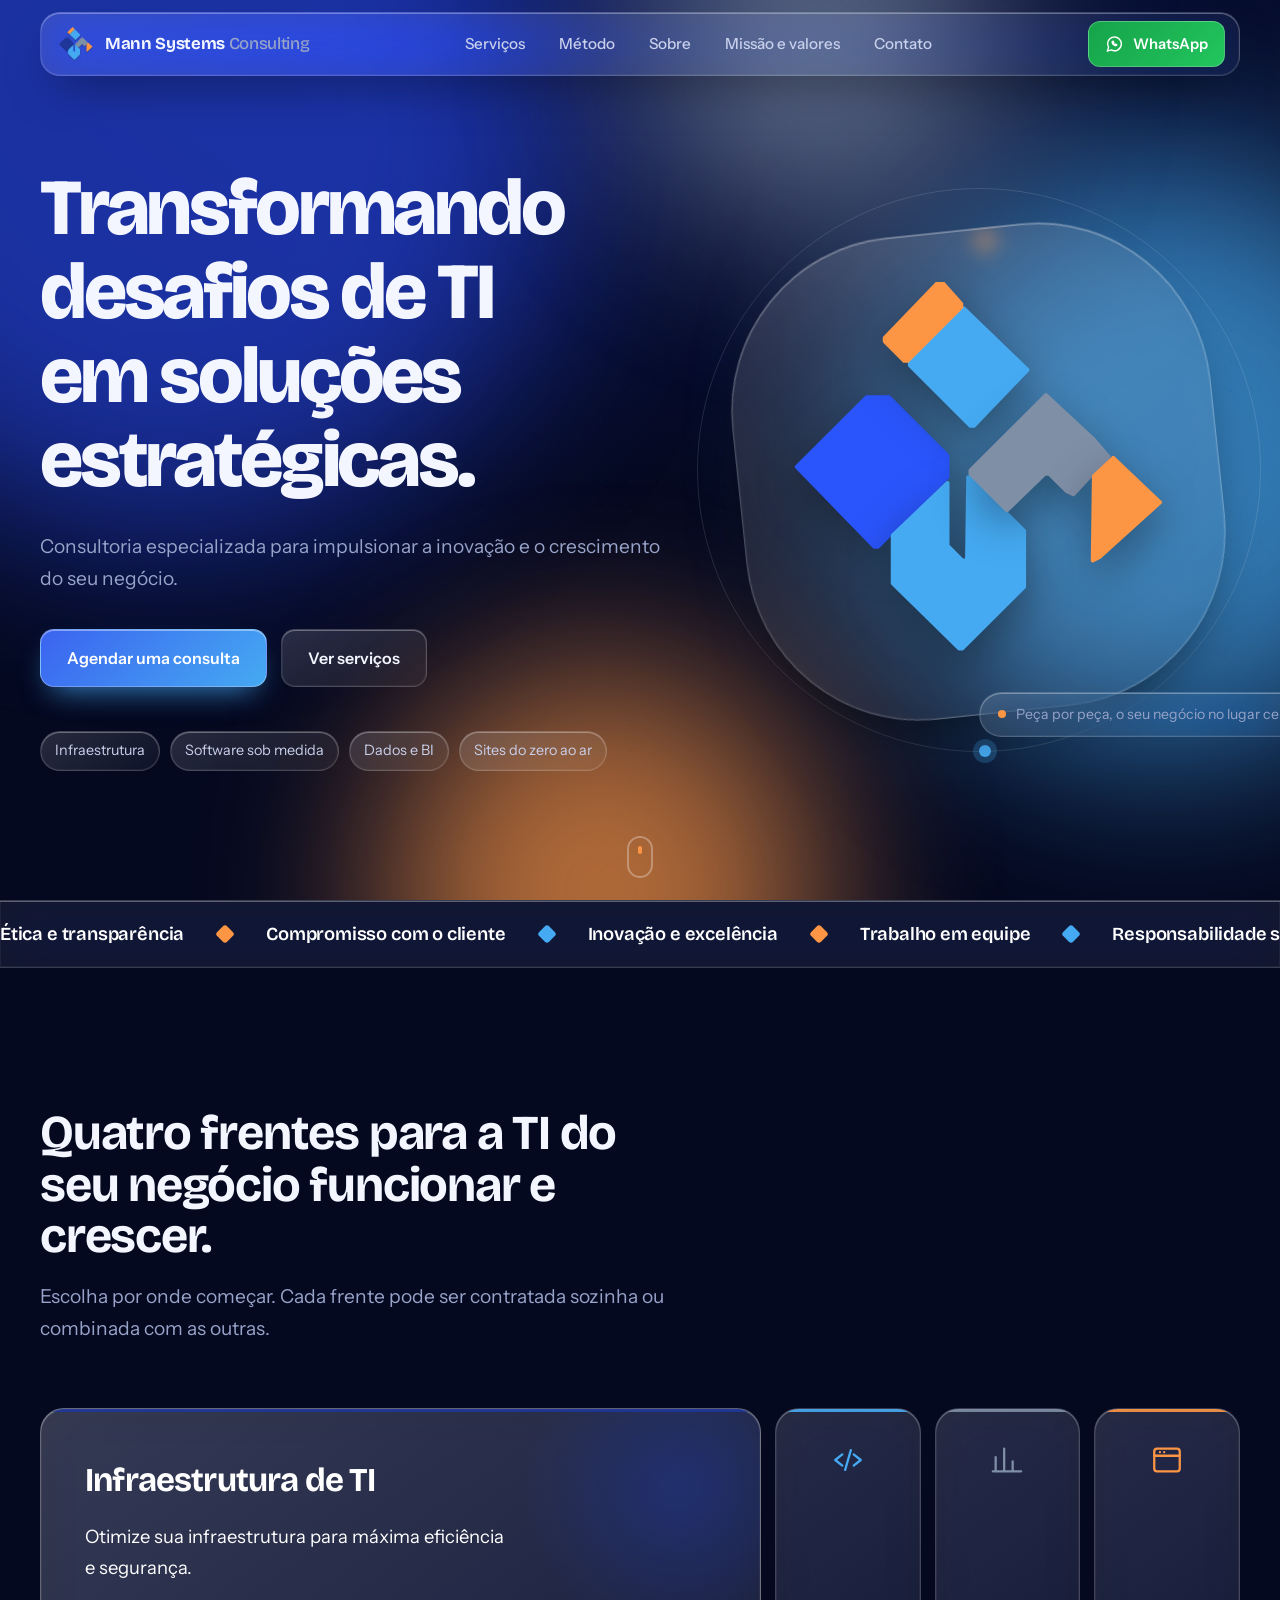
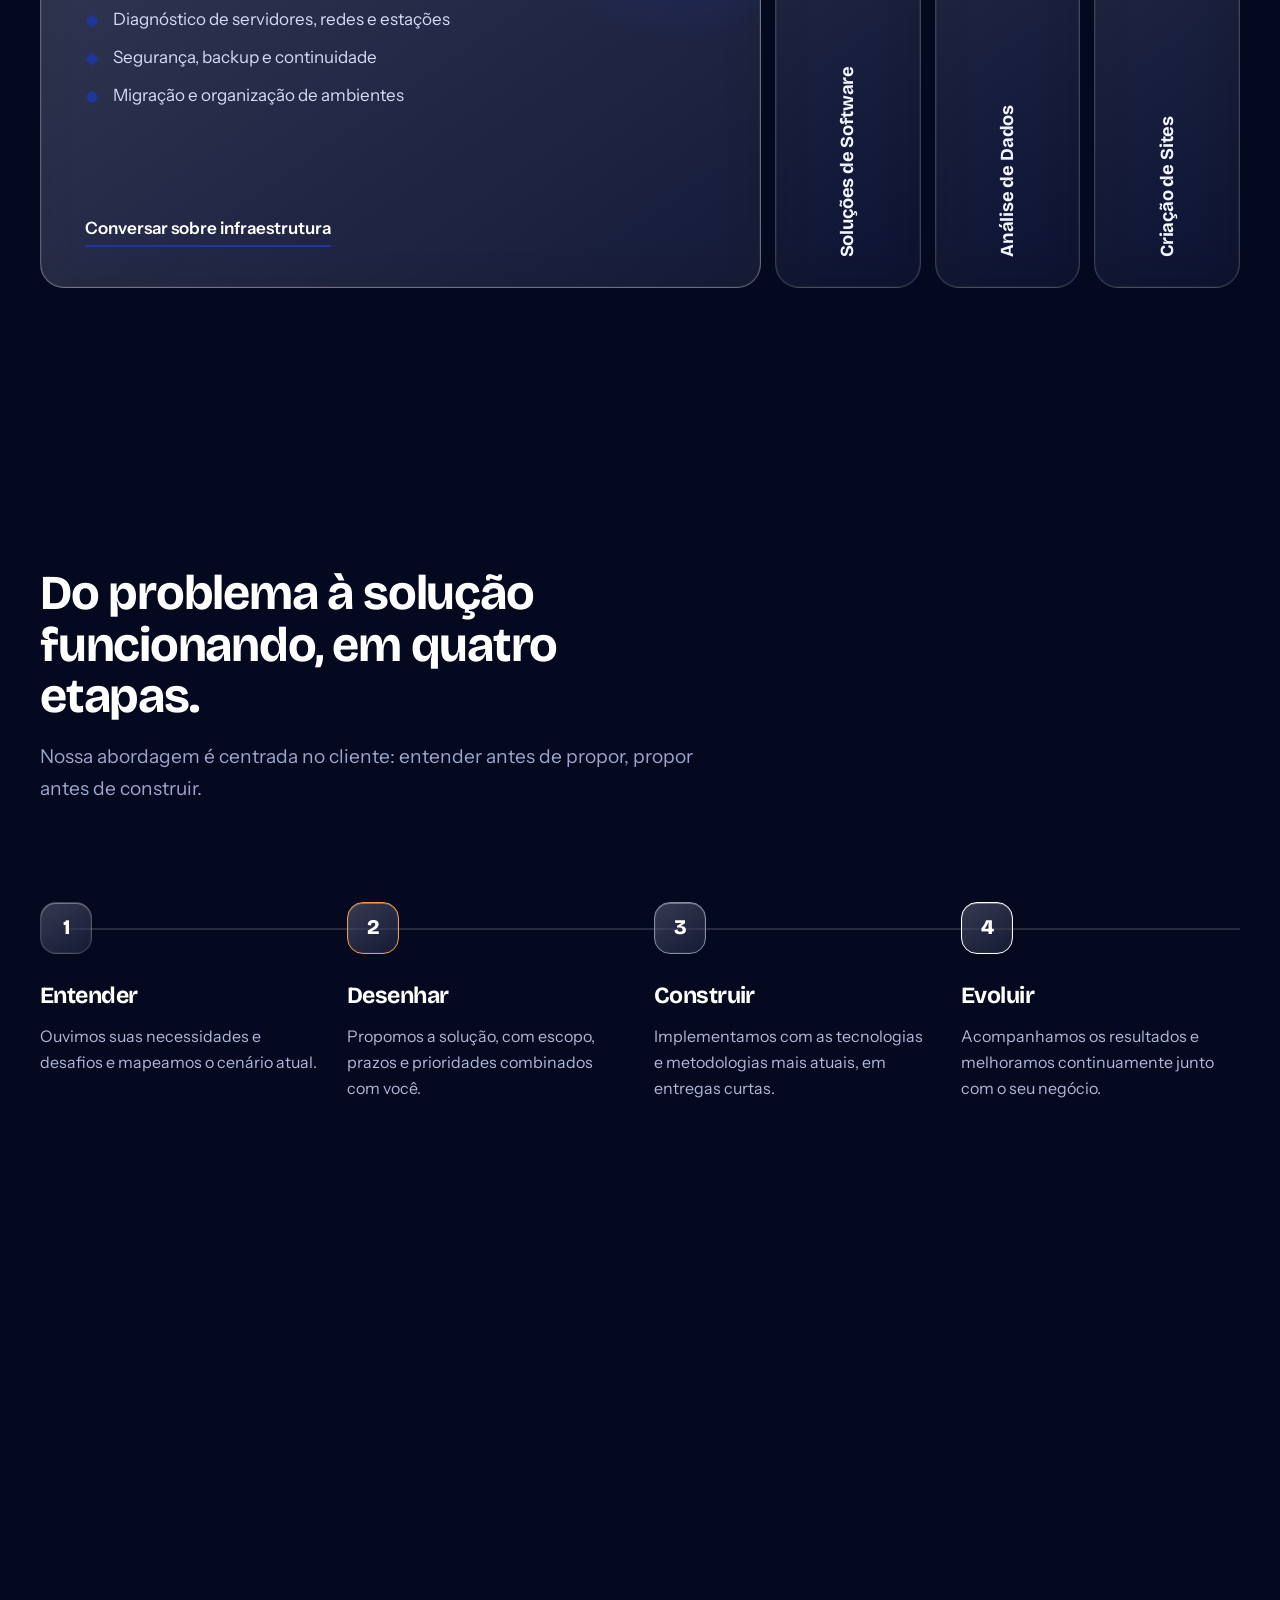
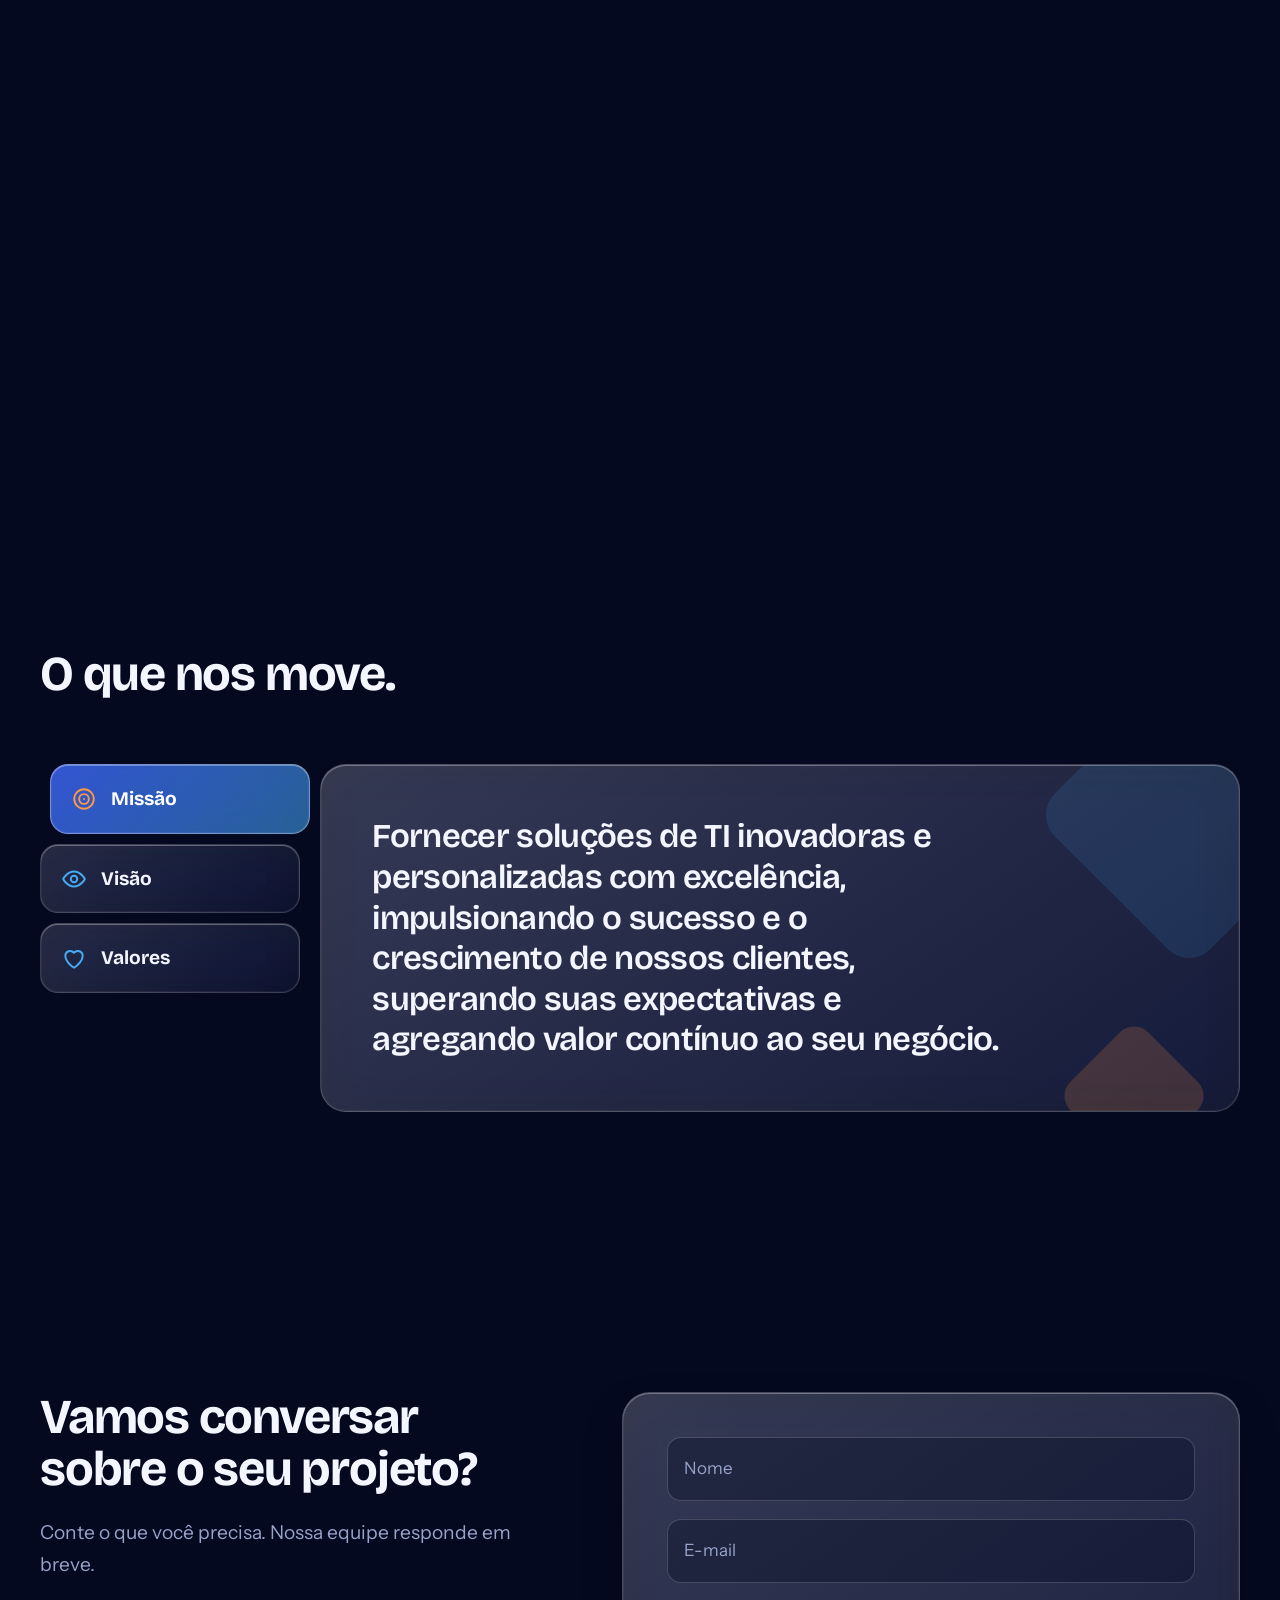
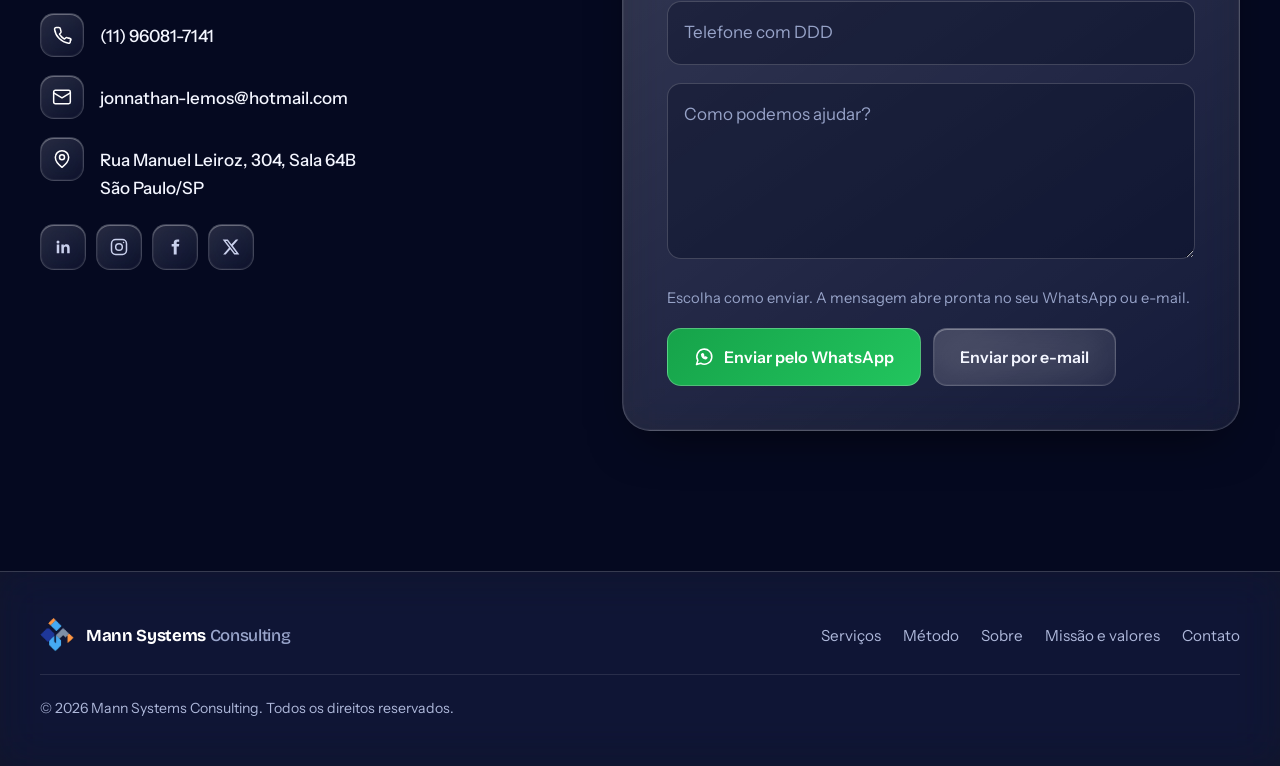
==== commit 2132c25a: "Add files via upload" ====
--- a/index.html
+++ b/index.html
@@ -3,7 +3,7 @@
 <head>
   <meta charset="UTF-8">
   <meta name="viewport" content="width=device-width, initial-scale=1">
-  <title>Mann Systems Consulting | Consultoria de TI em São Paulo</title>
+  <title>Mann Systems Consulting | Versão Glass</title>
   <meta name="description" content="Consultoria de TI sob medida: infraestrutura, desenvolvimento de software, análise de dados e criação de sites. Fale com a Mann Systems Consulting.">
   <meta name="keywords" content="consultoria de TI, infraestrutura de TI, desenvolvimento de software, análise de dados, criação de sites, São Paulo">
   <meta name="author" content="Mann Systems Consulting">
@@ -17,8 +17,10 @@
   <link rel="preconnect" href="https://fonts.gstatic.com" crossorigin>
   <link href="https://fonts.googleapis.com/css2?family=Bricolage+Grotesque:opsz,wght@12..96,500..800&family=Instrument+Sans:wght@400;500;600&display=swap" rel="stylesheet">
   <link rel="stylesheet" href="css/style.css">
+  <link rel="stylesheet" href="css/glass.css">
 </head>
-<body>
+<body class="glass">
+  <div class="orbs" aria-hidden="true"><i class="o1"></i><i class="o2"></i><i class="o3"></i><i class="o4"></i></div>
   <div class="progress" aria-hidden="true"><span></span></div>
   <a class="skip" href="#conteudo">Ir para o conteúdo</a>
 
@@ -36,11 +38,7 @@
         <a href="#contato">Contato</a>
       </nav>
       <div class="nav-actions">
-        <button class="icon-btn" id="theme" type="button" aria-label="Alternar tema claro e escuro">
-          <svg class="i-moon" viewBox="0 0 24 24" aria-hidden="true"><path d="M21 12.8A9 9 0 1 1 11.2 3a7 7 0 0 0 9.8 9.8z"/></svg>
-          <svg class="i-sun" viewBox="0 0 24 24" aria-hidden="true"><circle cx="12" cy="12" r="4"/><path d="M12 2v2M12 20v2M4.9 4.9l1.4 1.4M17.7 17.7l1.4 1.4M2 12h2M20 12h2M4.9 19.1l1.4-1.4M17.7 6.3l1.4-1.4"/></svg>
-        </button>
-        <a class="btn btn-wa sm" href="https://api.whatsapp.com/send/?phone=5511960817141&text=Ol%C3%A1%2C%20gostaria%20de%20falar%20com%20a%20Mann%20Systems." target="_blank" rel="noopener">
+                <a class="btn btn-wa sm" href="https://api.whatsapp.com/send/?phone=5511960817141&text=Ol%C3%A1%2C%20gostaria%20de%20falar%20com%20a%20Mann%20Systems." target="_blank" rel="noopener">
           <svg viewBox="0 0 24 24" aria-hidden="true"><path d="M3 21l1.65-4.8A9 9 0 1 1 8.1 19.5L3 21z"/><path d="M9.2 8.8c.3 2.8 2.200 4.800 5 5.400l1.300-1.300-1.800-1-.9.800c-.9-.4-1.600-1.100-2-2l.8-.9-1-1.800z"/></svg>
           WhatsApp
         </a>
--- a/css/glass.css
+++ b/css/glass.css
@@ -0,0 +1,106 @@
+/* ===== Mann Systems – versão Glassmorphism (sempre escura) ===== */
+:root,:root[data-theme="dark"]{
+  --paper:#050920; --surface:rgba(255,255,255,.07); --ink:#F4F6FF; --text:#C9D0EC; --muted:#97A3C8;
+  --line:rgba(255,255,255,.16); --brand:#8BA5FF; --tint:rgba(255,255,255,.04);
+  --glass:linear-gradient(145deg,rgba(255,255,255,.14),rgba(255,255,255,.04));
+  --glass-strong:linear-gradient(145deg,rgba(255,255,255,.2),rgba(255,255,255,.07));
+  --blur:blur(22px) saturate(1.5);
+  --edge:inset 0 1px 0 rgba(255,255,255,.28),inset 0 0 0 1px rgba(255,255,255,.05);
+  --shadow:0 20px 50px -20px rgba(0,0,0,.65),var(--edge);
+  color-scheme:dark;
+}
+body{background:var(--paper)}
+
+/* fundo: orbes com as cores da marca */
+.orbs{position:fixed;inset:0;z-index:-1;overflow:hidden;background:radial-gradient(120% 90% at 50% 0%,#0B1448 0%,#050920 60%)}
+.orbs i{position:absolute;border-radius:50%;filter:blur(90px);opacity:.7;will-change:transform}
+.o1{width:62vmax;height:62vmax;left:-18vmax;top:-20vmax;background:#2442D6;animation:drift1 26s ease-in-out infinite alternate}
+.o2{width:46vmax;height:46vmax;right:-14vmax;top:18vh;background:#45AAF2;opacity:.45;animation:drift2 32s ease-in-out infinite alternate}
+.o3{width:34vmax;height:34vmax;left:30vw;bottom:-16vmax;background:#FD9644;opacity:.32;animation:drift3 38s ease-in-out infinite alternate}
+.o4{width:28vmax;height:28vmax;right:22vw;top:-10vmax;background:#7F8FA6;opacity:.35;animation:drift2 44s ease-in-out infinite alternate-reverse}
+@keyframes drift1{to{transform:translate(12vmax,10vmax) scale(1.12)}}
+@keyframes drift2{to{transform:translate(-14vmax,8vmax) scale(.9)}}
+@keyframes drift3{to{transform:translate(-18vmax,-8vmax) scale(1.2)}}
+
+/* utilitário de vidro */
+.nav-in,.hero-facts li,.stage-tag,.marquee,.acc-item,.steps .n,.ph,.tab-list button,.tab-panels,.chips li,.info svg,.social a,.form,.foot,.icon-btn,.btn-ghost{
+  background:var(--glass);-webkit-backdrop-filter:var(--blur);backdrop-filter:var(--blur);border:1px solid var(--line);box-shadow:var(--edge)}
+
+/* navegação flutuante */
+.nav{padding-top:12px}
+.nav.scrolled{background:transparent;backdrop-filter:none;-webkit-backdrop-filter:none;box-shadow:none}
+.nav-in{height:64px;border-radius:20px;padding:0 14px 0 18px;box-shadow:var(--shadow)}
+.menu a:hover{background:rgba(255,255,255,.12)}
+.menu a.on{background:rgba(255,255,255,.16);box-shadow:inset 0 1px 0 rgba(255,255,255,.25)}
+
+/* botões */
+.btn-primary{--bg:linear-gradient(135deg,#3B63F0,#45AAF2);border-color:rgba(255,255,255,.3);box-shadow:inset 0 1px 0 rgba(255,255,255,.4),0 14px 30px -12px rgba(69,170,242,.8)}
+:root[data-theme="dark"] .btn-primary{--bg:linear-gradient(135deg,#3B63F0,#45AAF2)}
+.btn-primary:hover{box-shadow:inset 0 1px 0 rgba(255,255,255,.4),0 18px 38px -10px rgba(69,170,242,.95)}
+.btn-ghost:hover{background:var(--glass-strong);border-color:rgba(255,255,255,.4)}
+.btn-wa{--bg:linear-gradient(135deg,#16A34A,#22C55E);border-color:rgba(255,255,255,.25)}
+
+/* hero */
+.hero-grid{opacity:.5}
+.hero-facts li{color:var(--text)}
+.stage-ring{border-color:rgba(255,255,255,.22)}
+.stage-ring.r2{border-color:rgba(255,255,255,.12)}
+.stage-logo::before{content:"";position:absolute;inset:-14%;border-radius:36%;background:var(--glass);-webkit-backdrop-filter:blur(10px);backdrop-filter:blur(10px);border:1px solid rgba(255,255,255,.2);box-shadow:var(--edge),0 30px 60px -30px rgba(0,0,0,.7);transform:rotate(-6deg)}
+.piece{filter:drop-shadow(0 16px 22px rgba(0,0,0,.35))}
+:root[data-theme="dark"] .pc-c{filter:brightness(1.55) saturate(1.1) drop-shadow(0 16px 22px rgba(0,0,0,.35))}
+.scroll-hint{border-color:rgba(255,255,255,.3)}
+
+/* faixa */
+.marquee{background:rgba(255,255,255,.06);color:#fff;border-radius:0;border-left:0;border-right:0}
+
+/* seções */
+.sec-dark{background:transparent}
+.dark-bg{display:none}
+.sec-tint{background:transparent}
+
+/* serviços */
+.acc-item{background:var(--glass)}
+.acc-item::before{height:3px;opacity:.9}
+.acc-item.is-open{background:var(--glass-strong);border-color:rgba(255,255,255,.3)}
+.acc-item.is-open::after{opacity:.9;width:340px;height:340px}
+.acc-item:not(.is-open):hover{background:var(--glass-strong);border-color:var(--c)}
+
+/* método */
+.steps .n{background:var(--glass-strong);border-radius:16px}
+.steps li:hover .n{background:rgba(69,170,242,.55)}
+.steps-line{background:rgba(255,255,255,.14)}
+
+/* sobre */
+.ph{padding:0;border-width:1px}
+.ph-b,.ph-c{border:1px solid rgba(255,255,255,.35)}
+.ph::after{background:linear-gradient(160deg,rgba(36,66,214,.4),rgba(5,9,32,.1) 60%)}
+.ph-mark{filter:drop-shadow(0 16px 22px rgba(0,0,0,.45))}
+
+/* abas */
+.tab-list button[aria-selected="true"],:root[data-theme="dark"] .tab-list button[aria-selected="true"]{background:linear-gradient(135deg,rgba(59,99,240,.85),rgba(69,170,242,.55));border-color:rgba(255,255,255,.35);color:#fff}
+.tab-panels{background:var(--glass-strong)}
+.chips li{background:var(--glass)}
+.chips li:hover{background:linear-gradient(135deg,rgba(59,99,240,.8),rgba(69,170,242,.55));color:#fff}
+
+/* contato */
+.info svg{color:#fff}
+.social a:hover{background:linear-gradient(135deg,rgba(59,99,240,.85),rgba(69,170,242,.6));color:#fff}
+.form{background:var(--glass-strong);box-shadow:var(--shadow)}
+.field input,.field textarea{background:rgba(5,9,32,.35);border-color:rgba(255,255,255,.18);color:#fff}
+.field input:focus,.field textarea:focus{background:rgba(5,9,32,.5)}
+
+/* rodapé */
+.foot{background:rgba(255,255,255,.05);border:0;border-top:1px solid var(--line);border-radius:0;box-shadow:none}
+.totop{background:var(--glass-strong);-webkit-backdrop-filter:var(--blur);backdrop-filter:var(--blur);border:1px solid var(--line);box-shadow:var(--edge)}
+.totop:hover{background:rgba(253,150,68,.8)}
+
+/* menu mobile */
+@media (max-width:860px){
+  .menu{inset:84px 16px auto 16px;border-radius:20px;background:rgba(8,12,44,.88);-webkit-backdrop-filter:var(--blur);backdrop-filter:var(--blur);border:1px solid var(--line);box-shadow:var(--edge)}
+  .acc-item,.acc-item.is-open{box-shadow:var(--edge)}
+}
+/* sem suporte a backdrop-filter: fundo sólido legível */
+@supports not ((backdrop-filter:blur(1px)) or (-webkit-backdrop-filter:blur(1px))){
+  .nav-in,.acc-item,.tab-panels,.form,.ph,.foot,.menu,.tab-list button,.chips li,.stage-tag,.marquee{background:rgba(18,26,74,.94)}
+}
+@media (prefers-reduced-motion:reduce){.orbs i{animation:none}}
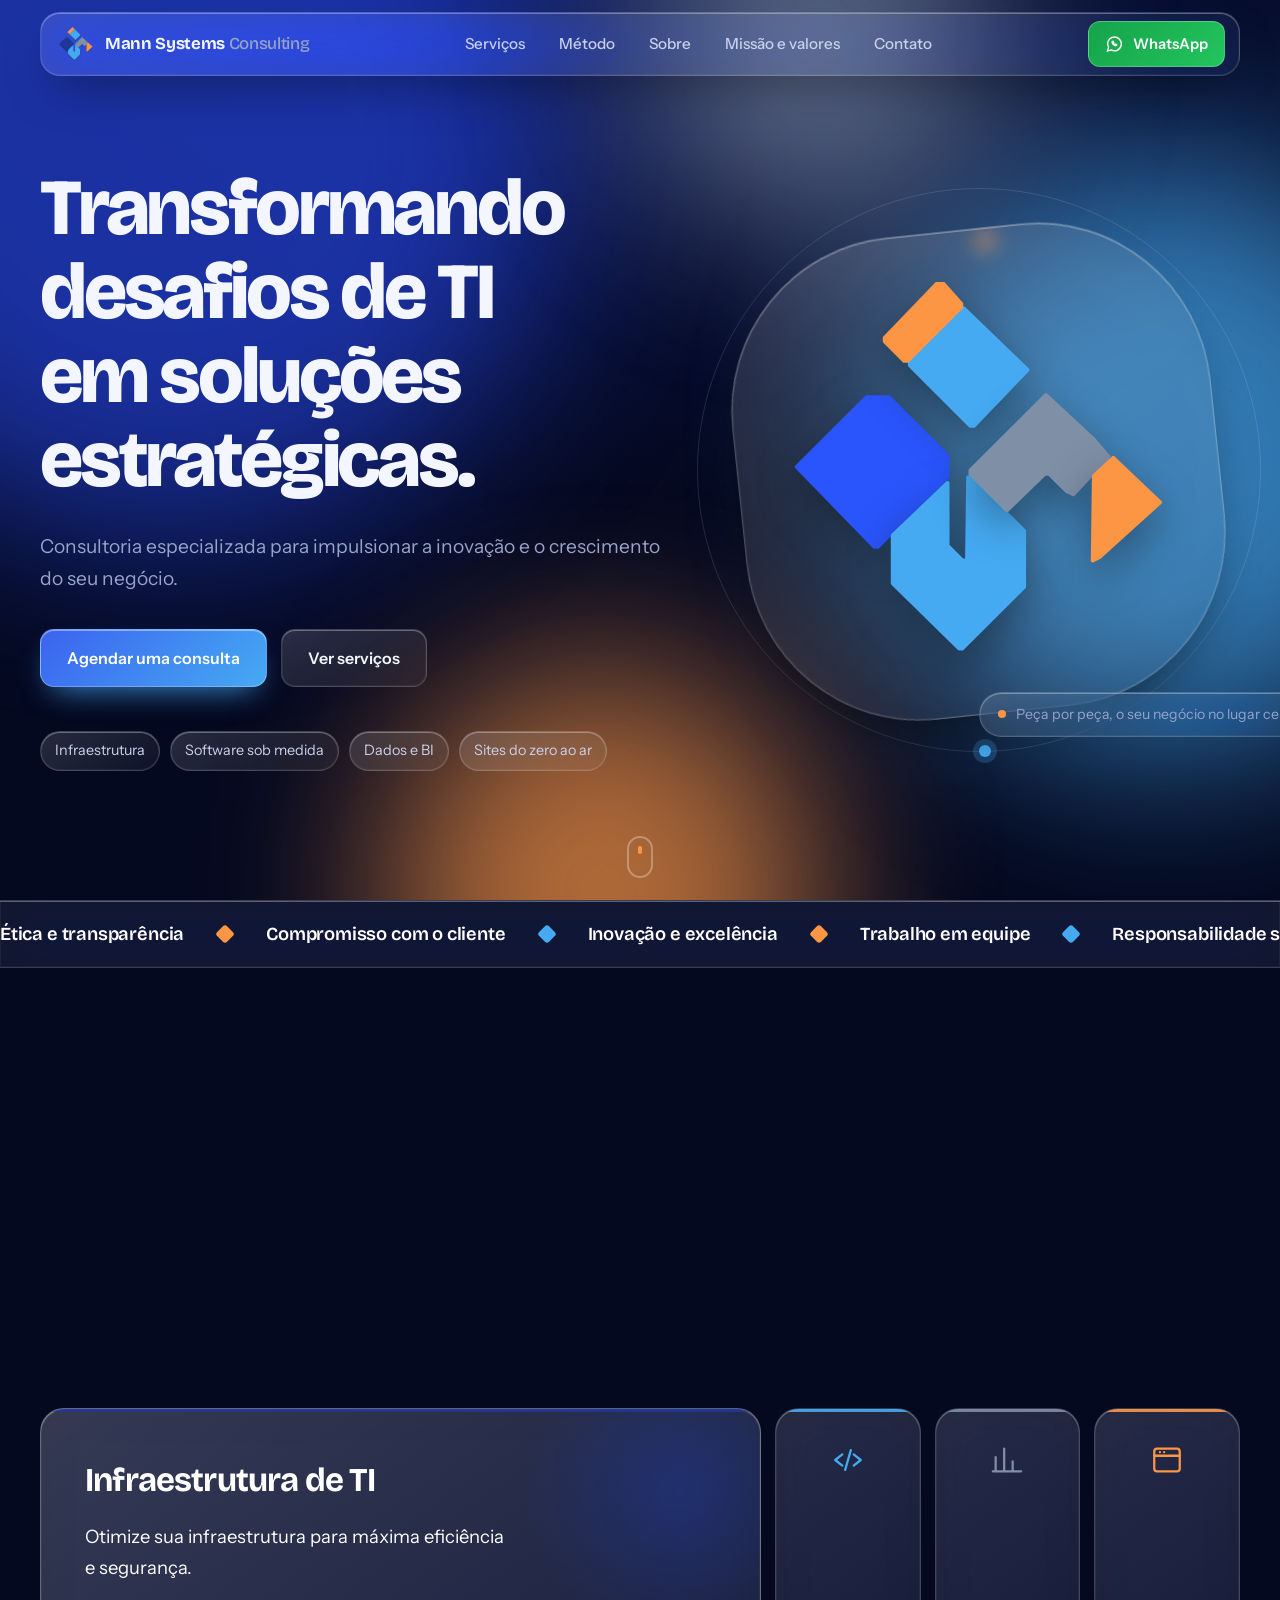
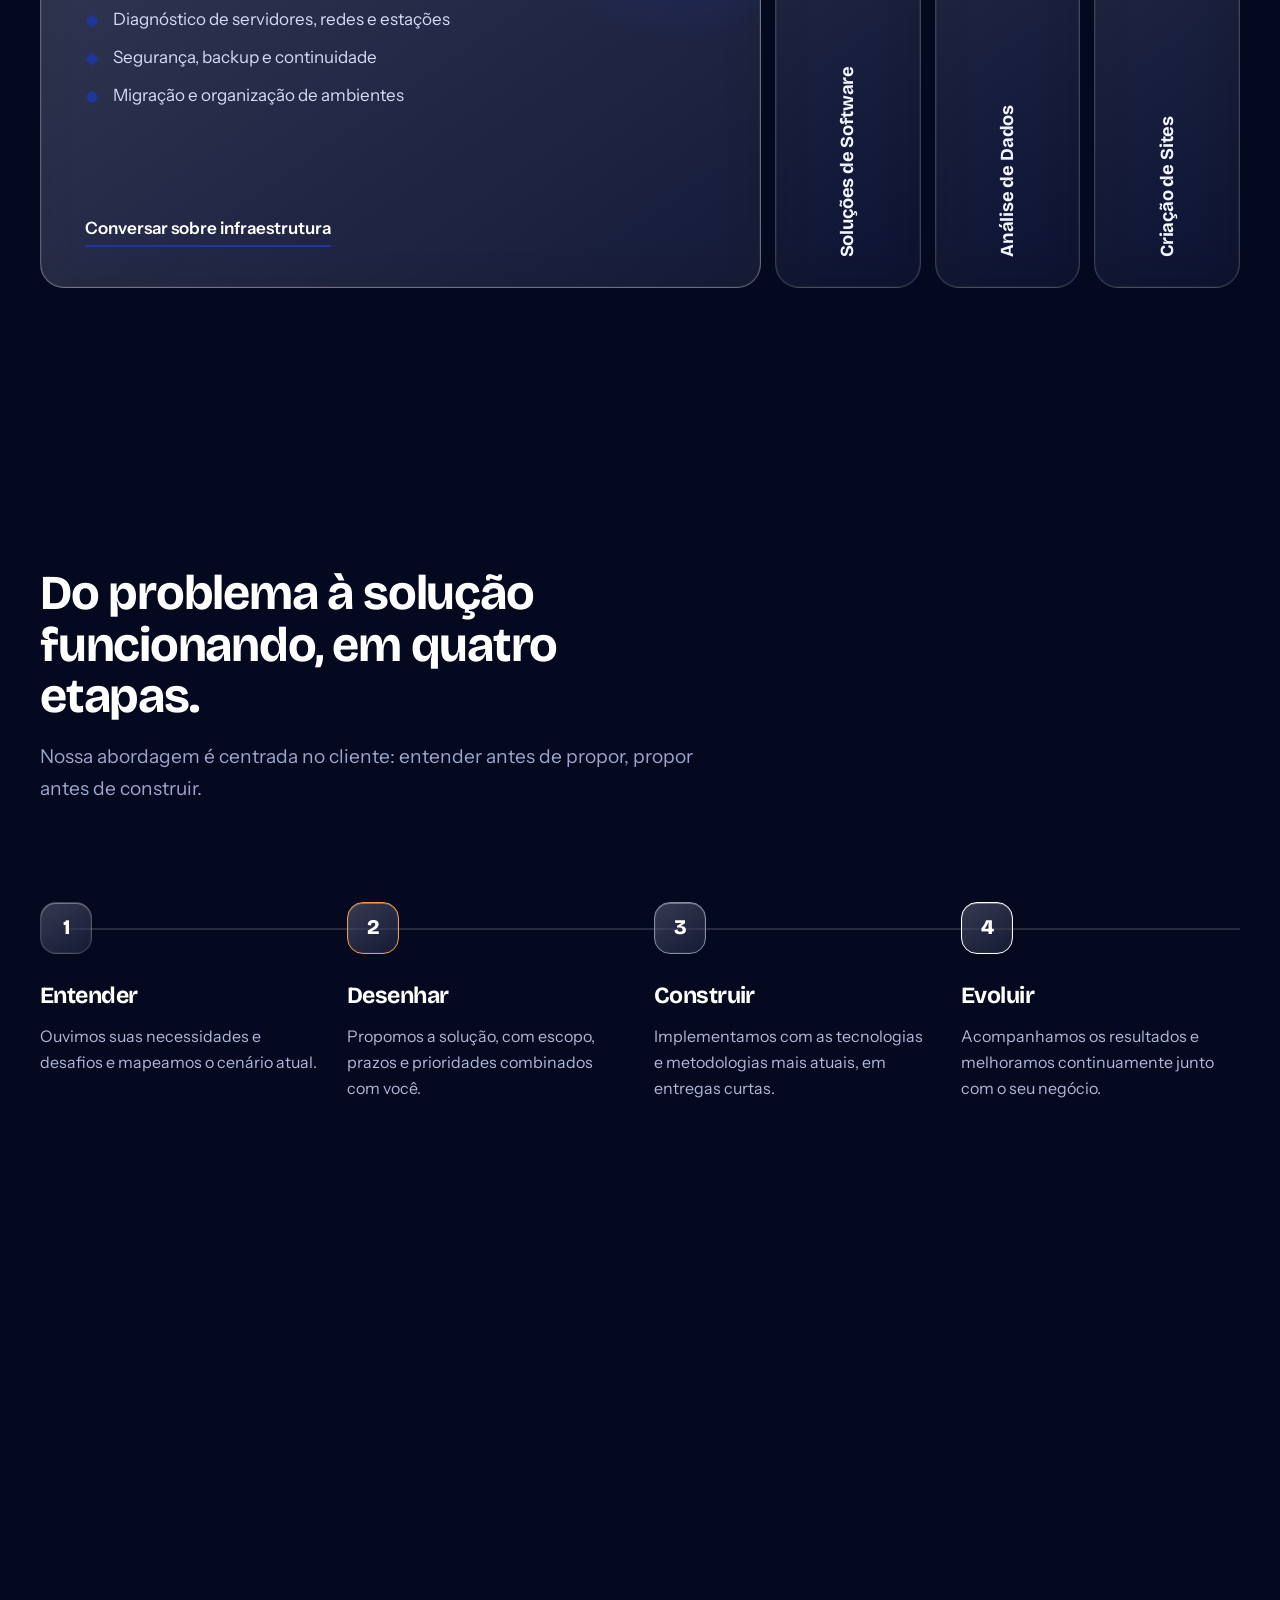
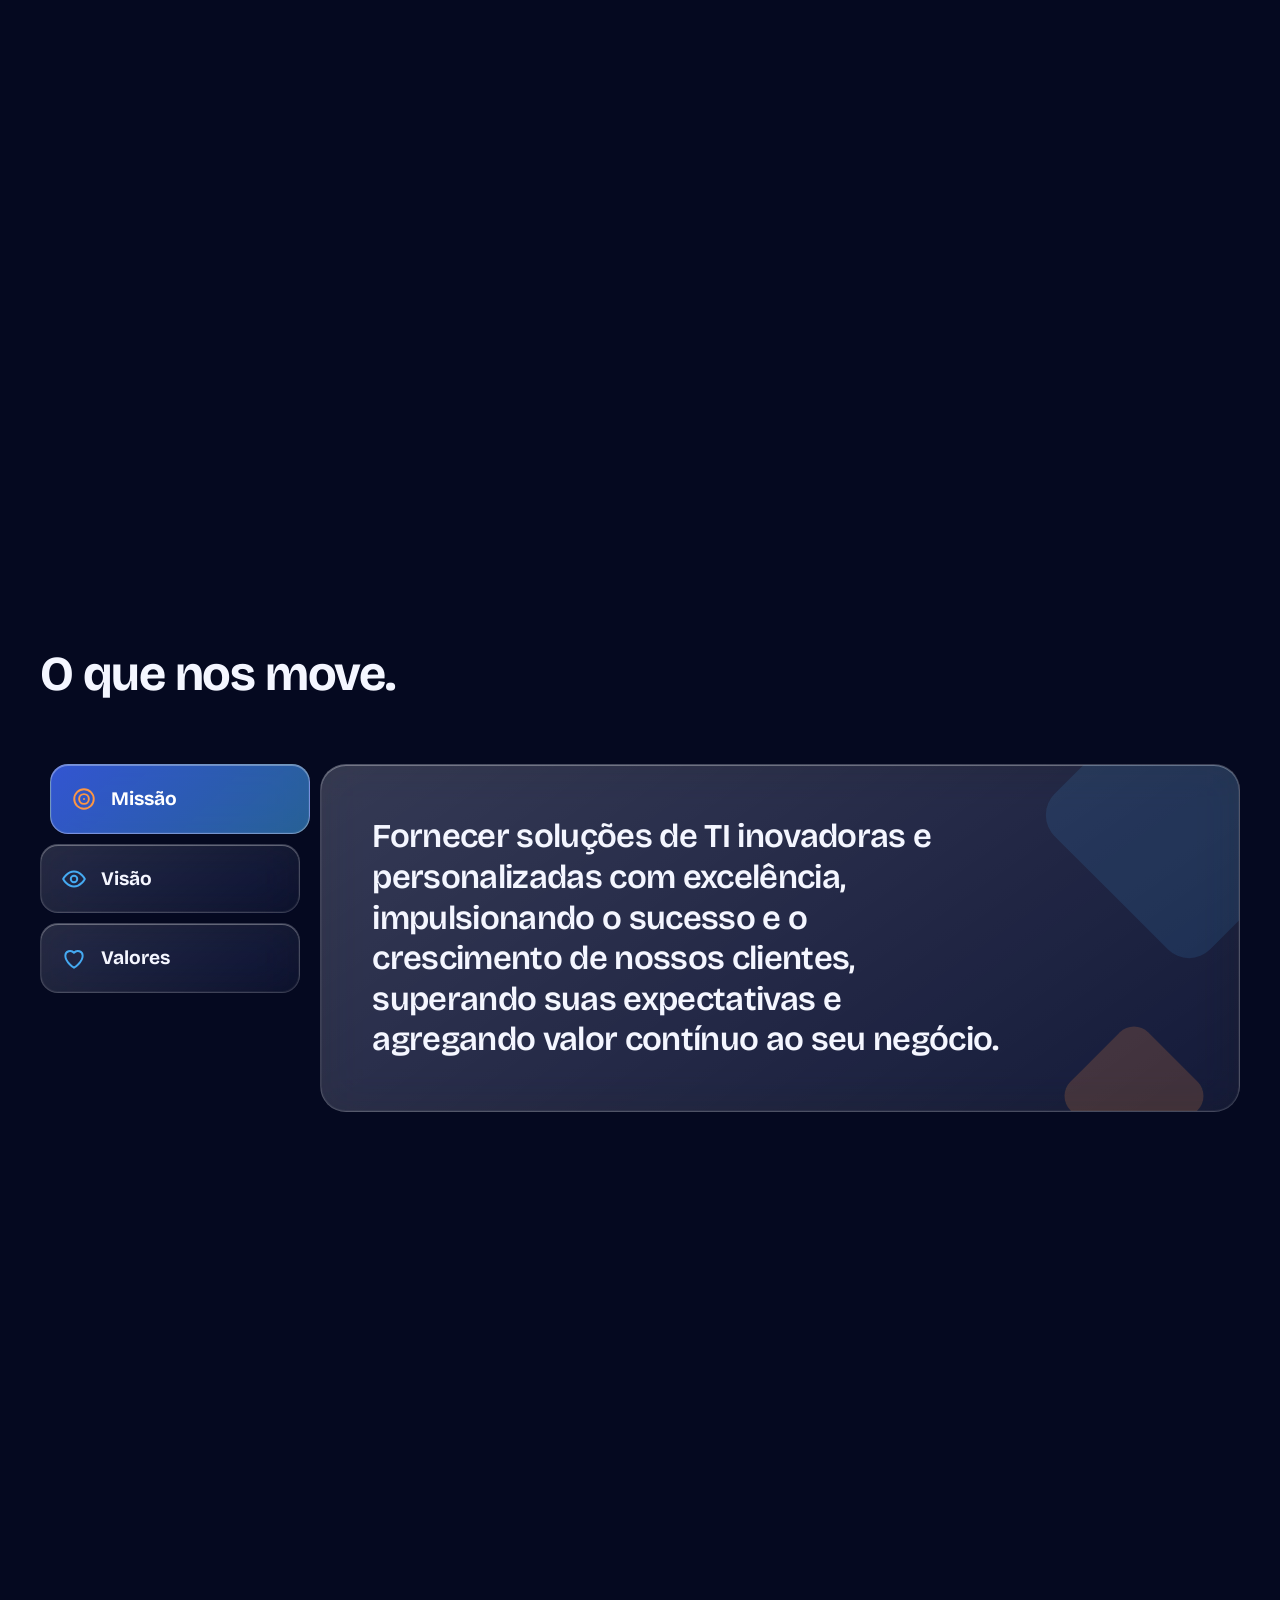
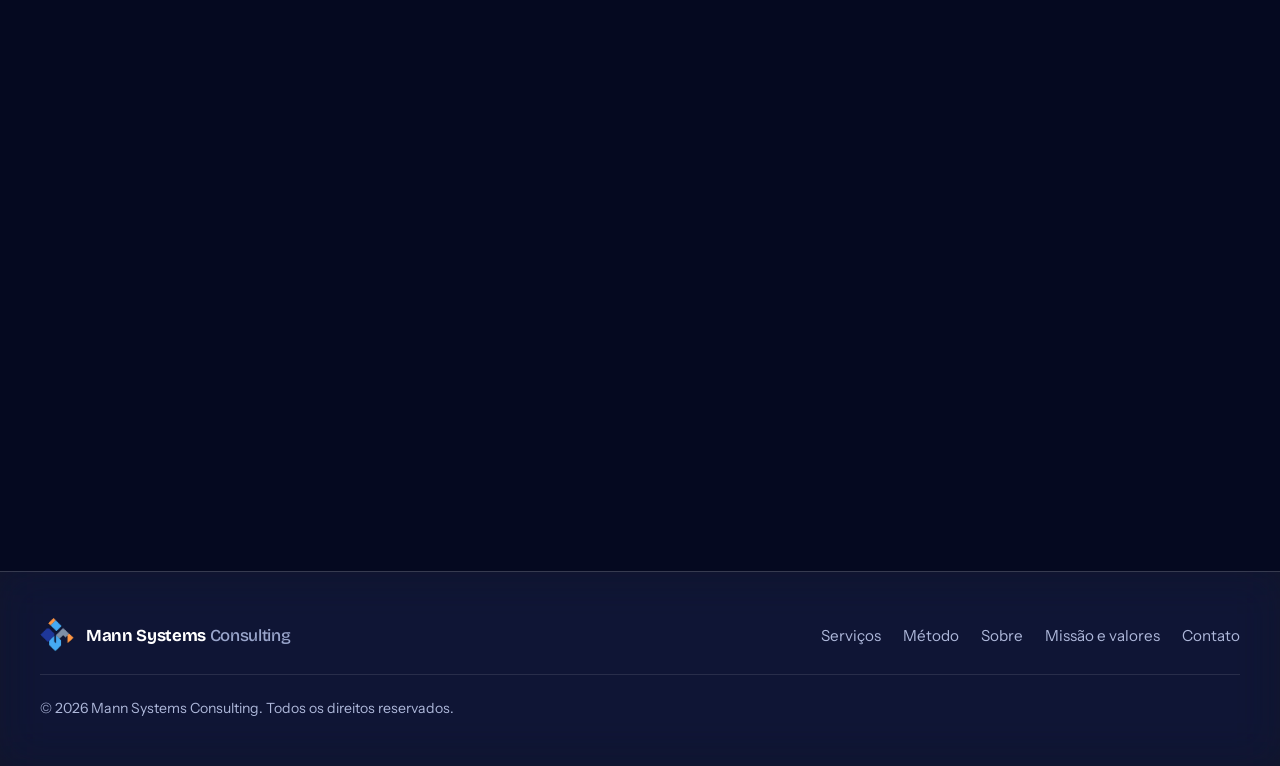
==== commit 5bd91b26: "Add files via upload" ====
--- a/index.html
+++ b/index.html
@@ -3,7 +3,7 @@
 <head>
   <meta charset="UTF-8">
   <meta name="viewport" content="width=device-width, initial-scale=1">
-  <title>Mann Systems Consulting | Versão Glass</title>
+  <title>Mann Systems Consulting | Consultoria de TI em São Paulo</title>
   <meta name="description" content="Consultoria de TI sob medida: infraestrutura, desenvolvimento de software, análise de dados e criação de sites. Fale com a Mann Systems Consulting.">
   <meta name="keywords" content="consultoria de TI, infraestrutura de TI, desenvolvimento de software, análise de dados, criação de sites, São Paulo">
   <meta name="author" content="Mann Systems Consulting">
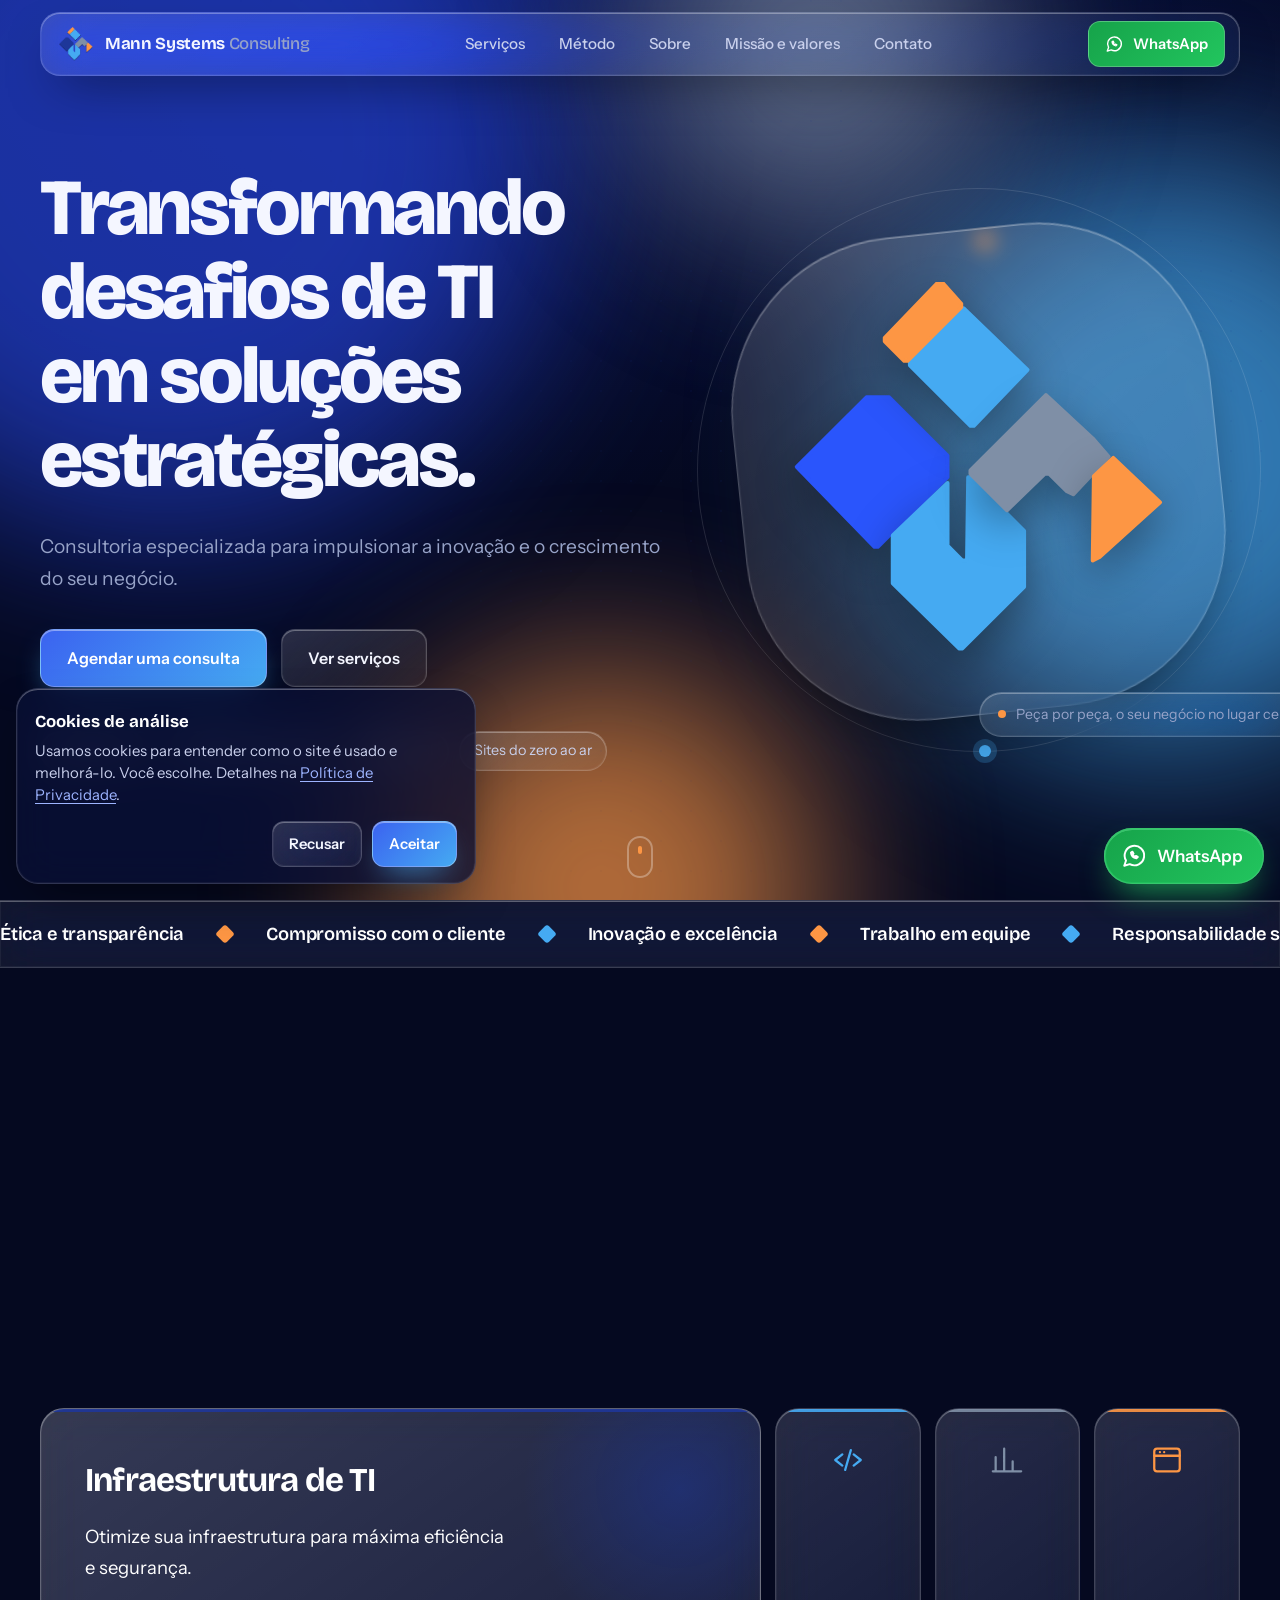
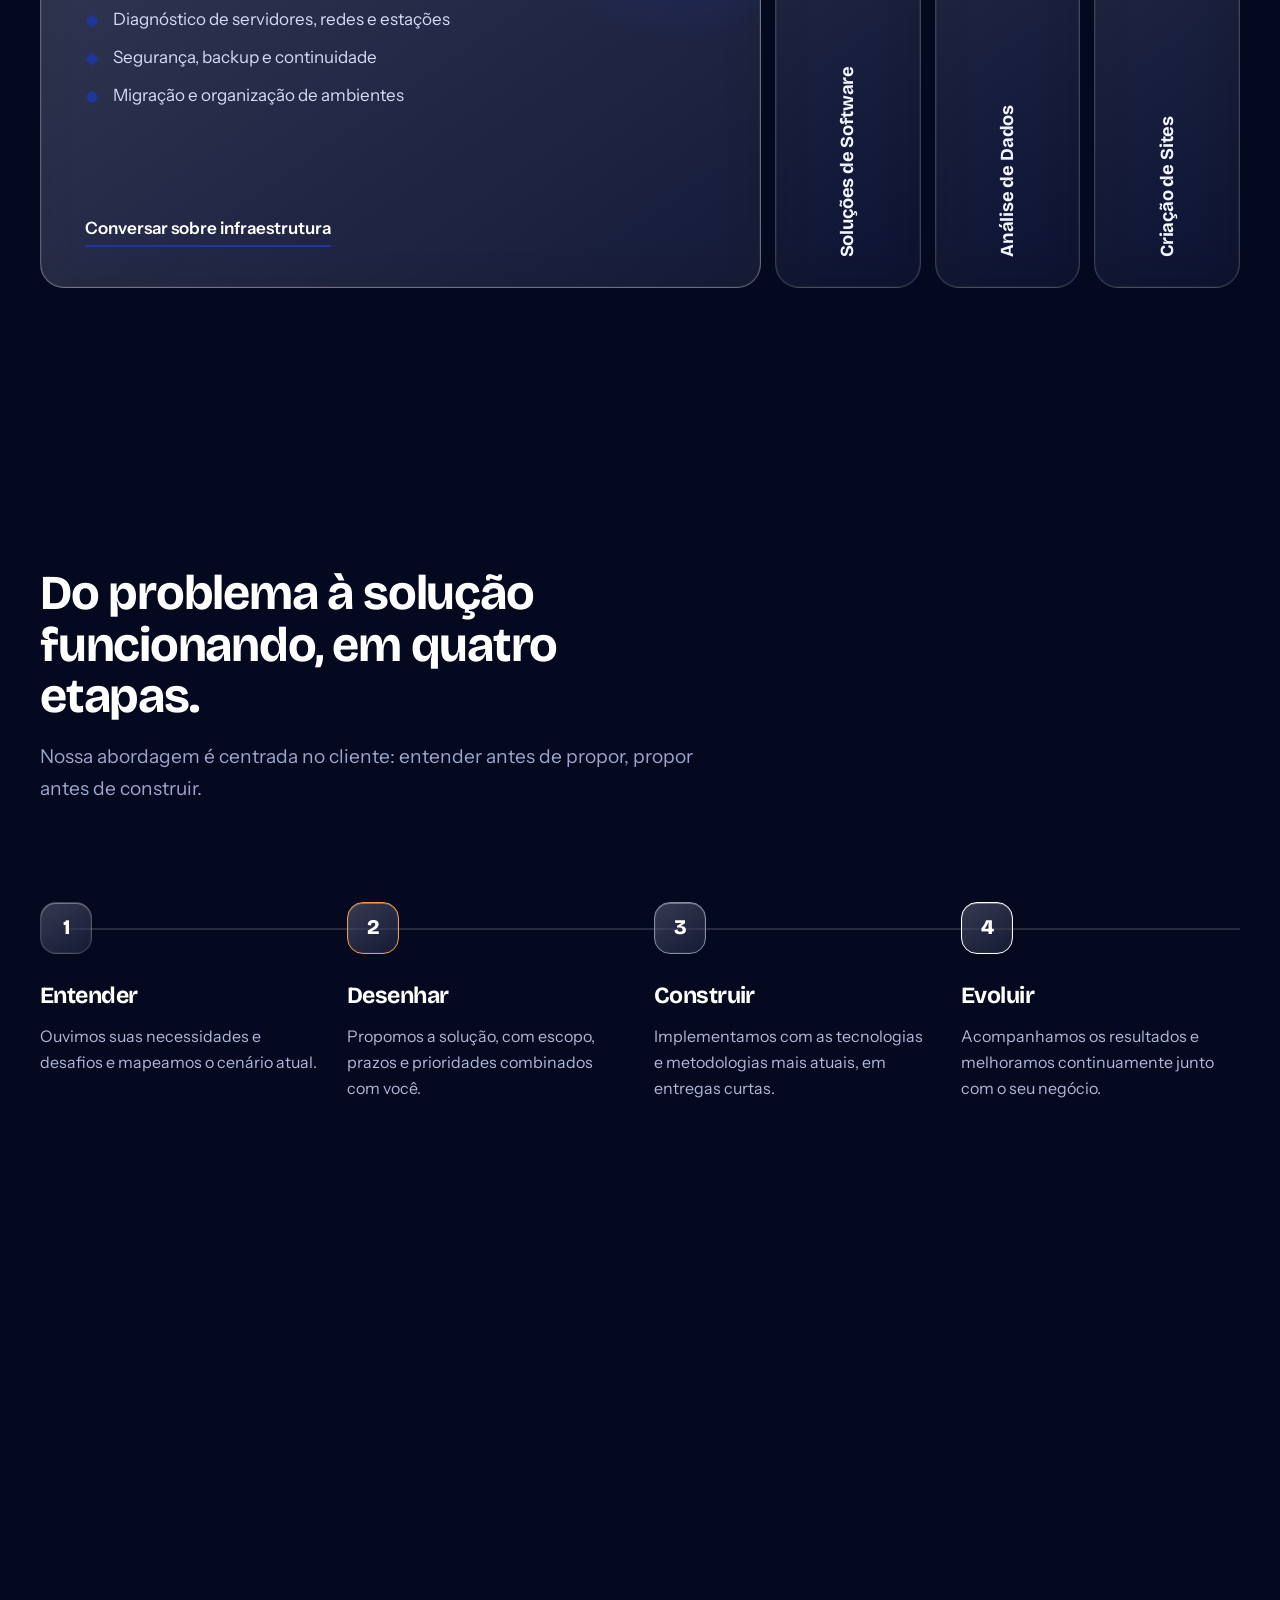
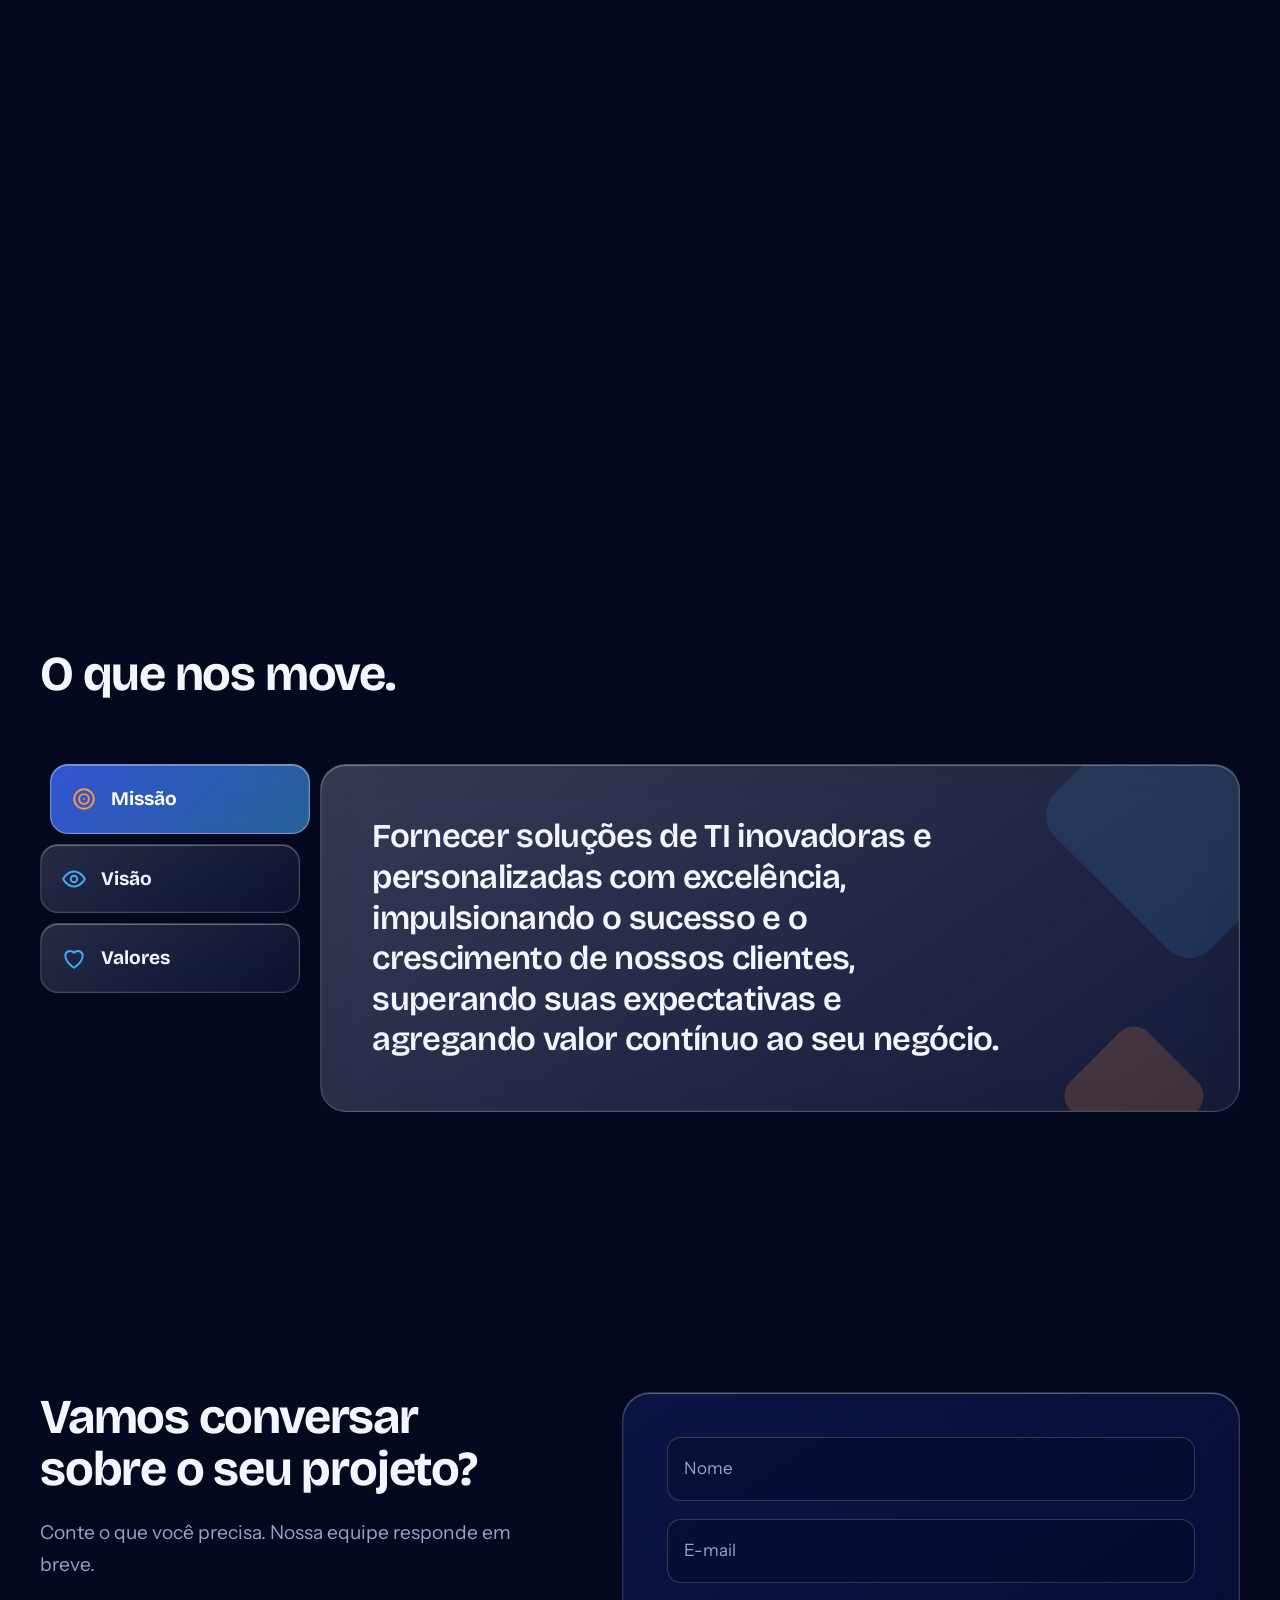
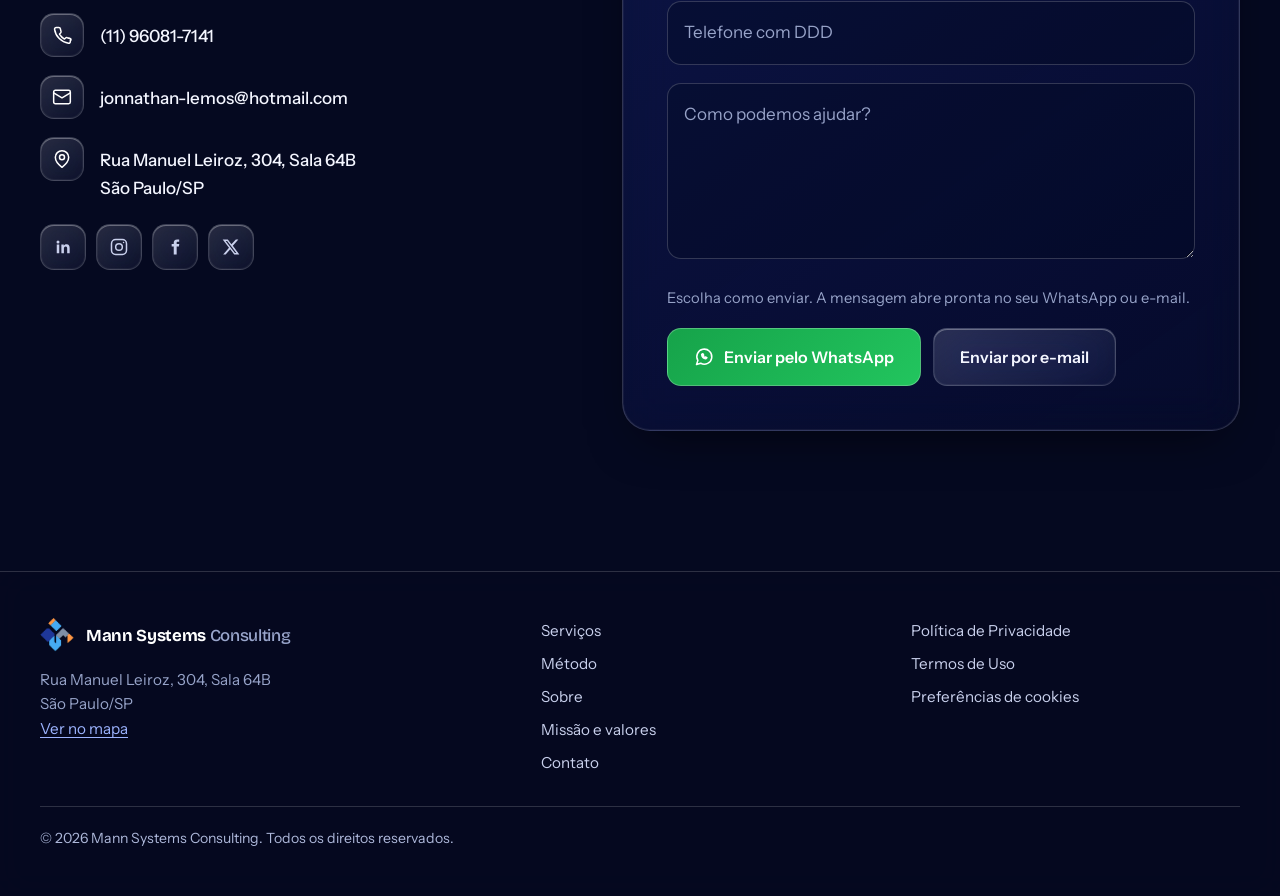
==== commit 195f1891: "Add files via upload" ====
--- a/index.html
+++ b/index.html
@@ -1,25 +1,73 @@
 <!DOCTYPE html>
-<html lang="pt-BR">
+<html lang="pt-BR" data-theme="dark">
 <head>
   <meta charset="UTF-8">
   <meta name="viewport" content="width=device-width, initial-scale=1">
   <title>Mann Systems Consulting | Consultoria de TI em São Paulo</title>
-  <meta name="description" content="Consultoria de TI sob medida: infraestrutura, desenvolvimento de software, análise de dados e criação de sites. Fale com a Mann Systems Consulting.">
+  <meta name="description" content="Consultoria de TI sob medida em São Paulo: infraestrutura, desenvolvimento de software, análise de dados e criação de sites. Fale com a Mann Systems Consulting.">
   <meta name="keywords" content="consultoria de TI, infraestrutura de TI, desenvolvimento de software, análise de dados, criação de sites, São Paulo">
   <meta name="author" content="Mann Systems Consulting">
-  <meta name="theme-color" content="#1E3799">
-  <meta property="og:title" content="Mann Systems Consulting">
-  <meta property="og:description" content="Transformando desafios de TI em soluções estratégicas.">
+  <meta name="robots" content="index, follow">
+  <meta name="theme-color" content="#050920">
+  <meta name="referrer" content="strict-origin-when-cross-origin">
+  <link rel="canonical" href="https://www.mannsystems.com.br/">
+  <meta property="og:site_name" content="Mann Systems Consulting">
+  <meta property="og:locale" content="pt_BR">
   <meta property="og:type" content="website">
-  <meta property="og:image" content="images/Logo.png">
-  <link rel="icon" href="images/Logo.ico">
+  <meta property="og:url" content="https://www.mannsystems.com.br/">
+  <meta property="og:title" content="Mann Systems Consulting | Consultoria de TI em São Paulo">
+  <meta property="og:description" content="Transformando desafios de TI em soluções estratégicas. Infraestrutura, software, dados e sites sob medida.">
+  <meta property="og:image" content="https://www.mannsystems.com.br/images/og-image.jpg">
+  <meta property="og:image:width" content="1200">
+  <meta property="og:image:height" content="630">
+  <meta property="og:image:alt" content="Logotipo da Mann Systems Consulting e a frase Transformando desafios de TI em soluções estratégicas">
+  <meta name="twitter:card" content="summary_large_image">
+  <meta name="twitter:title" content="Mann Systems Consulting | Consultoria de TI em São Paulo">
+  <meta name="twitter:description" content="Transformando desafios de TI em soluções estratégicas.">
+  <meta name="twitter:image" content="https://www.mannsystems.com.br/images/og-image.jpg">
+  <link rel="icon" href="images/favicon-32.png" sizes="32x32" type="image/png">
+  <link rel="icon" href="images/favicon-16.png" sizes="16x16" type="image/png">
+  <link rel="icon" href="images/Logo.ico" sizes="any">
+  <link rel="apple-touch-icon" href="images/apple-touch-icon.png">
   <link rel="preconnect" href="https://fonts.googleapis.com">
   <link rel="preconnect" href="https://fonts.gstatic.com" crossorigin>
   <link href="https://fonts.googleapis.com/css2?family=Bricolage+Grotesque:opsz,wght@12..96,500..800&family=Instrument+Sans:wght@400;500;600&display=swap" rel="stylesheet">
   <link rel="stylesheet" href="css/style.css">
   <link rel="stylesheet" href="css/glass.css">
+  <noscript><style>.loader{display:none!important}.reveal{opacity:1!important;transform:none!important}.piece{opacity:1!important;transform:none!important}</style></noscript>
+  <script type="application/ld+json">
+  {
+    "@context": "https://schema.org",
+    "@type": "ProfessionalService",
+    "name": "Mann Systems Consulting",
+    "url": "https://www.mannsystems.com.br/",
+    "logo": "https://www.mannsystems.com.br/images/Logo.png",
+    "image": "https://www.mannsystems.com.br/images/og-image.jpg",
+    "description": "Consultoria de TI sob medida: infraestrutura, desenvolvimento de software, análise de dados e criação de sites.",
+    "telephone": "+55 11 96081-7141",
+    "email": "jonnathan-lemos@hotmail.com",
+    "address": {
+      "@type": "PostalAddress",
+      "streetAddress": "Rua Manuel Leiroz, 304, Sala 64B",
+      "addressLocality": "São Paulo",
+      "addressRegion": "SP",
+      "addressCountry": "BR"
+    },
+    "areaServed": "BR",
+    "sameAs": [
+      "https://www.linkedin.com/company/mann-systems-consulting/",
+      "https://www.instagram.com/mannsystems/",
+      "https://www.facebook.com/profile.php?id=61573747210084",
+      "https://x.com/MannSystems"
+    ]
+  }
+  </script>
 </head>
-<body class="glass">
+<body class="glass is-loading">
+  <div class="loader" id="loader" role="status" aria-live="polite">
+    <img src="images/Logo.png" alt="" width="64" height="64">
+    <span>Carregando</span>
+  </div>
   <div class="orbs" aria-hidden="true"><i class="o1"></i><i class="o2"></i><i class="o3"></i><i class="o4"></i></div>
   <div class="progress" aria-hidden="true"><span></span></div>
   <a class="skip" href="#conteudo">Ir para o conteúdo</a>
@@ -221,10 +269,10 @@
           <a class="btn btn-primary" href="#contato">Falar com a equipe</a>
         </div>
         <div class="about-media reveal" id="tilt">
-          <figure class="ph ph-a"><img src="images/estrategia.jpg" alt="Profissional diante de um quadro com ideias, gráficos e fluxos de estratégia" loading="lazy"></figure>
-          <figure class="ph ph-b"><img src="images/equipe.png" alt="Equipe analisando código em monitores" loading="lazy"></figure>
-          <figure class="ph ph-c"><img src="images/codigo.webp" alt="Linhas de código JavaScript em uma tela" loading="lazy"></figure>
-          <img class="ph-mark" src="images/Logo.png" alt="" aria-hidden="true">
+          <figure class="ph ph-a"><img src="images/estrategia.webp" alt="Profissional de costas diante de um quadro com ideias, gráficos e fluxos de estratégia" width="900" height="450" loading="lazy" decoding="async"></figure>
+          <figure class="ph ph-b"><img src="images/equipe.webp" alt="Equipe de quatro pessoas analisando código em monitores" width="900" height="526" loading="lazy" decoding="async"></figure>
+          <figure class="ph ph-c"><img src="images/codigo.webp" alt="Linhas de código JavaScript em uma tela" width="600" height="400" loading="lazy" decoding="async"></figure>
+          <img class="ph-mark" src="images/Logo.png" alt="" aria-hidden="true" width="329" height="332" loading="lazy" decoding="async">
         </div>
       </div>
     </section>
@@ -300,28 +348,32 @@
 
         <form class="form reveal" id="form" novalidate>
           <div class="field">
-            <input id="f-name" name="name" type="text" placeholder=" " maxlength="255" required autocomplete="name">
+            <input id="f-name" name="name" type="text" placeholder=" " maxlength="255" required autocomplete="name" aria-describedby="e-name">
             <label for="f-name">Nome</label>
+            <p class="err" id="e-name" hidden></p>
           </div>
           <div class="field">
-            <input id="f-email" name="email" type="email" placeholder=" " maxlength="80" required autocomplete="email">
+            <input id="f-email" name="email" type="email" placeholder=" " maxlength="80" required autocomplete="email" aria-describedby="e-email">
             <label for="f-email">E-mail</label>
+            <p class="err" id="e-email" hidden></p>
           </div>
           <div class="field">
-            <input id="f-tel" name="telefone" type="tel" placeholder=" " maxlength="15" required autocomplete="tel" inputmode="tel">
+            <input id="f-tel" name="telefone" type="tel" placeholder=" " maxlength="15" required autocomplete="tel" inputmode="tel" aria-describedby="e-tel">
             <label for="f-tel">Telefone com DDD</label>
+            <p class="err" id="e-tel" hidden></p>
           </div>
           <div class="field">
-            <textarea id="f-msg" name="message" rows="5" placeholder=" " maxlength="2000" required></textarea>
+            <textarea id="f-msg" name="message" rows="5" placeholder=" " maxlength="2000" required aria-describedby="e-msg"></textarea>
             <label for="f-msg">Como podemos ajudar?</label>
+            <p class="err" id="e-msg" hidden></p>
           </div>
           <p class="form-note" id="form-note" role="status" aria-live="polite">Escolha como enviar. A mensagem abre pronta no seu WhatsApp ou e-mail.</p>
           <div class="form-actions">
-            <button class="btn btn-wa" type="submit" data-via="wa">
+            <button class="btn btn-wa" type="submit" data-via="wa"><span class="spin" aria-hidden="true"></span>
               <svg viewBox="0 0 24 24" aria-hidden="true"><path d="M3 21l1.65-4.8A9 9 0 1 1 8.1 19.5L3 21z"/><path d="M9.2 8.8c.3 2.8 2.200 4.800 5 5.400l1.300-1.300-1.800-1-.9.800c-.9-.4-1.600-1.100-2-2l.8-.9-1-1.800z"/></svg>
-              Enviar pelo WhatsApp
-            </button>
-            <button class="btn btn-ghost" type="submit" data-via="mail">Enviar por e-mail</button>
+              <span class="lbl">Enviar pelo WhatsApp</span>
+            </button>
+            <button class="btn btn-ghost" type="submit" data-via="mail"><span class="spin" aria-hidden="true"></span><span class="lbl">Enviar por e-mail</span></button>
           </div>
         </form>
       </div>
@@ -329,11 +381,18 @@
   </main>
 
   <footer class="foot">
-    <div class="wrap foot-in">
-      <a class="brand" href="#inicio">
-        <img src="images/Logo.png" alt="" width="34" height="34">
-        <span>Mann Systems <em>Consulting</em></span>
-      </a>
+    <div class="wrap foot-grid">
+      <div class="foot-brand">
+        <a class="brand" href="#inicio">
+          <img src="images/Logo.png" alt="" width="34" height="34">
+          <span>Mann Systems <em>Consulting</em></span>
+        </a>
+        <address>
+          Rua Manuel Leiroz, 304, Sala 64B<br>
+          São Paulo/SP<br>
+          <a href="https://www.google.com/maps/search/?api=1&amp;query=Rua+Manuel+Leiroz+304+S%C3%A3o+Paulo" target="_blank" rel="noopener">Ver no mapa</a>
+        </address>
+      </div>
       <nav aria-label="Rodapé">
         <a href="#servicos">Serviços</a>
         <a href="#metodo">Método</a>
@@ -341,6 +400,13 @@
         <a href="#proposito">Missão e valores</a>
         <a href="#contato">Contato</a>
       </nav>
+      <nav aria-label="Informações legais">
+        <a href="privacidade.html">Política de Privacidade</a>
+        <a href="termos.html">Termos de Uso</a>
+        <a href="#" data-cookie-settings>Preferências de cookies</a>
+      </nav>
+    </div>
+    <div class="wrap foot-copy">
       <p>&copy; <span id="year">2026</span> Mann Systems Consulting. Todos os direitos reservados.</p>
     </div>
   </footer>
@@ -349,6 +415,13 @@
     <svg viewBox="0 0 24 24" aria-hidden="true"><path d="m6 14 6-6 6 6"/></svg>
   </button>
 
+  <a class="wa-fab" href="https://api.whatsapp.com/send/?phone=5511960817141&amp;text=Ol%C3%A1%2C%20gostaria%20de%20falar%20com%20a%20Mann%20Systems." target="_blank" rel="noopener" aria-label="Falar com a Mann Systems pelo WhatsApp">
+    <svg viewBox="0 0 24 24" aria-hidden="true"><path d="M3 21l1.65-4.8A9 9 0 1 1 8.1 19.5L3 21z"/><path d="M9.2 8.8c.3 2.8 2.200 4.800 5 5.400l1.300-1.300-1.800-1-.9.800c-.9-.4-1.600-1.100-2-2l.8-.9-1-1.800z"/></svg>
+    <span>WhatsApp</span>
+  </a>
+
+  <script src="js/config.js"></script>
+  <script src="js/consent.js"></script>
   <script src="js/main.js"></script>
 </body>
 </html>
--- a/css/glass.css
+++ b/css/glass.css
@@ -104,3 +104,94 @@
   .nav-in,.acc-item,.tab-panels,.form,.ph,.foot,.menu,.tab-list button,.chips li,.stage-tag,.marquee{background:rgba(18,26,74,.94)}
 }
 @media (prefers-reduced-motion:reduce){.orbs i{animation:none}}
+
+/* ===== páginas internas (privacidade, termos, obrigado, 404) ===== */
+.legal-bar{position:sticky;top:0;z-index:50;padding:12px 0}
+.legal-bar-in{display:flex;align-items:center;justify-content:space-between;gap:16px;height:64px;padding:0 14px 0 18px;border-radius:20px;background:var(--glass);-webkit-backdrop-filter:var(--blur);backdrop-filter:var(--blur);border:1px solid var(--line);box-shadow:var(--shadow)}
+.legal{padding:36px 0 80px}
+.doc{max-width:860px;padding:clamp(24px,4vw,56px);border-radius:28px;background:var(--glass-strong);-webkit-backdrop-filter:var(--blur);backdrop-filter:var(--blur);border:1px solid var(--line);box-shadow:var(--shadow);color:var(--text)}
+.doc h1{font-family:var(--f-display);color:var(--ink);font-size:clamp(2rem,4.4vw,3rem);line-height:1.05;letter-spacing:-.03em;margin-bottom:8px}
+.doc h2{font-family:var(--f-display);color:var(--ink);font-size:1.3rem;letter-spacing:-.015em;margin:34px 0 10px}
+.doc p,.doc li{max-width:68ch}
+.doc p+p{margin-top:12px}
+.doc ul{display:grid;gap:10px;margin-top:6px;padding-left:20px;list-style:disc}
+.doc li::marker{color:var(--sky)}
+.doc strong{color:var(--ink);font-weight:600}
+.doc a{color:#9DB4FF;text-decoration:underline;text-underline-offset:3px}
+.doc .upd{color:var(--muted);font-size:.92rem;margin-bottom:22px}
+.legal-foot{padding:28px 0 40px;border-top:1px solid var(--line);background:rgba(255,255,255,.04);color:var(--muted);font-size:.92rem}
+.legal-foot nav{display:flex;flex-wrap:wrap;gap:8px 24px;margin-bottom:14px}
+.legal-foot a:hover{color:#fff}
+.ok-badge{width:92px;height:92px;border-radius:28px;display:grid;place-items:center;background:linear-gradient(135deg,rgba(34,197,94,.55),rgba(69,170,242,.35));border:1px solid rgba(255,255,255,.35);box-shadow:var(--edge),0 24px 50px -20px rgba(34,197,94,.7);animation:pop .7s var(--ease) both}
+.ok-badge svg{width:46px;height:46px;stroke:#fff;stroke-width:2.6;stroke-dasharray:30;stroke-dashoffset:30;animation:draw .7s .35s var(--ease) forwards}
+@keyframes pop{from{opacity:0;transform:scale(.6) rotate(-12deg)}to{opacity:1;transform:none}}
+@keyframes draw{to{stroke-dashoffset:0}}
+.nf .big{color:var(--ink)}
+
+/* ===== checklist: carregando, erros, WhatsApp fixo, cookies, rodapé ===== */
+.loader{position:fixed;inset:0;z-index:300;display:grid;place-content:center;justify-items:center;gap:16px;background:radial-gradient(120% 90% at 50% 0%,#0B1448,#050920 60%);color:var(--muted);font-family:var(--f-display);font-weight:600;letter-spacing:.02em;transition:opacity .55s var(--ease),visibility 0s .55s;animation:loaderOut .5s 4s forwards}
+.loader img{animation:loadSpin 1.4s var(--ease) infinite}
+.loader span::after{content:"";display:inline-block;width:1.2em;text-align:left;animation:dots 1.2s steps(4) infinite}
+.loader.done{opacity:0;visibility:hidden;pointer-events:none}
+@keyframes loadSpin{0%{transform:rotate(0) scale(1)}50%{transform:rotate(180deg) scale(1.15)}100%{transform:rotate(360deg) scale(1)}}
+@keyframes dots{0%{content:""}25%{content:"."}50%{content:".."}75%{content:"..."}}
+@keyframes loaderOut{to{opacity:0;visibility:hidden;pointer-events:none}}
+body.is-loading .h-xl .ln>span,body.is-loading .hero-p,body.is-loading .hero-cta,body.is-loading .hero-facts,body.is-loading .stage-tag{animation-play-state:paused}
+
+.err{margin:6px 4px 0;font-size:.88rem;line-height:1.35;color:#FF9AA0}
+.err::before{content:"! ";font-weight:700}
+.field.bad input,.field.bad textarea{border-color:#FF7A82;box-shadow:0 0 0 3px rgba(255,90,100,.18)}
+.field.bad label{color:#FF9AA0}
+.form-note.err{color:#FF9AA0}
+.form-note.err::before{content:""}
+.form-note.ok{color:#5BE08A}
+.btn .spin{display:none;width:1.1em;height:1.1em;border-radius:50%;border:2.5px solid rgba(255,255,255,.35);border-top-color:#fff;animation:rot .7s linear infinite}
+.btn.loading .spin{display:inline-block}
+.btn.loading svg{display:none}
+.btn.loading .lbl{opacity:.85}
+.btn:disabled{cursor:progress;opacity:.8;transform:none}
+@keyframes rot{to{transform:rotate(360deg)}}
+
+.wa-fab{position:fixed;z-index:95;right:max(16px,env(safe-area-inset-right,0px));bottom:max(16px,env(safe-area-inset-bottom,0px));display:flex;align-items:center;gap:10px;height:56px;padding:0 20px 0 16px;border-radius:999px;color:#fff;font-weight:600;background:linear-gradient(135deg,#16A34A,#22C55E);border:1px solid rgba(255,255,255,.35);box-shadow:inset 0 1px 0 rgba(255,255,255,.4),0 16px 34px -12px rgba(34,197,94,.85);transition:transform .35s var(--ease),box-shadow .3s}
+.wa-fab svg{width:26px;height:26px;stroke:#fff;fill:none}
+.wa-fab:hover{transform:translateY(-3px)}
+.wa-fab::after{content:"";position:absolute;inset:-1px;border-radius:inherit;border:2px solid rgba(34,197,94,.7);animation:ring 2.4s ease-out infinite;pointer-events:none}
+@keyframes ring{0%{transform:scale(1);opacity:.8}100%{transform:scale(1.35,1.6);opacity:0}}
+.totop{right:max(16px,env(safe-area-inset-right,0px));bottom:calc(max(16px,env(safe-area-inset-bottom,0px)) + 72px)}
+
+.cookie{position:fixed;z-index:200;left:max(16px,env(safe-area-inset-left,0px));bottom:max(16px,env(safe-area-inset-bottom,0px));width:min(460px,calc(100% - 32px));display:grid;gap:14px;padding:18px 18px 16px;border-radius:22px;background:rgba(10,16,52,.78);-webkit-backdrop-filter:var(--blur);backdrop-filter:var(--blur);border:1px solid var(--line);box-shadow:var(--shadow);animation:swap .6s var(--ease)}
+.cookie[hidden]{display:none}
+.cookie strong{font-family:var(--f-display);color:#fff;font-size:1.05rem}
+.cookie p{font-size:.93rem;line-height:1.5;color:var(--text);margin-top:4px}
+.cookie a{color:#9DB4FF;text-decoration:underline;text-underline-offset:3px}
+.cookie-btns{display:flex;gap:10px;justify-content:flex-end}
+
+.foot-grid{display:grid;grid-template-columns:1.4fr 1fr 1fr;gap:28px 40px;align-items:start}
+.foot-brand{display:grid;gap:16px}
+.foot address{font-style:normal;font-size:.95rem;line-height:1.6;color:var(--muted)}
+.foot address a{color:#9DB4FF;text-decoration:underline;text-underline-offset:3px}
+.foot nav{display:grid;gap:8px;align-content:start}
+.foot-copy p{width:auto;margin-top:30px;padding-top:20px;border-top:1px solid var(--line)}
+.foot nav a{color:var(--text)}
+.foot nav a:hover{color:#fff}
+
+@media (max-width:860px){
+  .foot-grid{grid-template-columns:1fr 1fr}
+  .foot-brand{grid-column:1/-1}
+}
+@media (max-width:640px){
+  .wa-fab{width:58px;height:58px;padding:0;justify-content:center;border-radius:50%}
+  .wa-fab span{position:absolute;width:1px;height:1px;overflow:hidden;clip:rect(0 0 0 0)}
+  .wa-fab svg{width:30px;height:30px}
+  .totop{right:auto;left:max(16px,env(safe-area-inset-left,0px));bottom:max(16px,env(safe-area-inset-bottom,0px))}
+  .cookie{bottom:calc(max(16px,env(safe-area-inset-bottom,0px)) + 74px);width:calc(100% - 32px)}
+  .cookie-btns .btn{flex:1}
+  .foot-grid{grid-template-columns:1fr}
+}
+@media (prefers-reduced-motion:reduce){.wa-fab::after,.loader img{animation:none}.loader{animation:none}}
+
+/* legibilidade: painéis de leitura mais escuros sobre os orbes claros */
+.doc{background:linear-gradient(145deg,rgba(14,22,72,.8),rgba(8,12,44,.74))}
+.form{background:linear-gradient(145deg,rgba(18,28,88,.62),rgba(8,12,44,.55))}
+.foot,.legal-foot{background:rgba(5,9,32,.6);-webkit-backdrop-filter:blur(16px);backdrop-filter:blur(16px)}
+.nf .big img{filter:brightness(1.15) drop-shadow(0 18px 24px rgba(0,0,0,.4))}
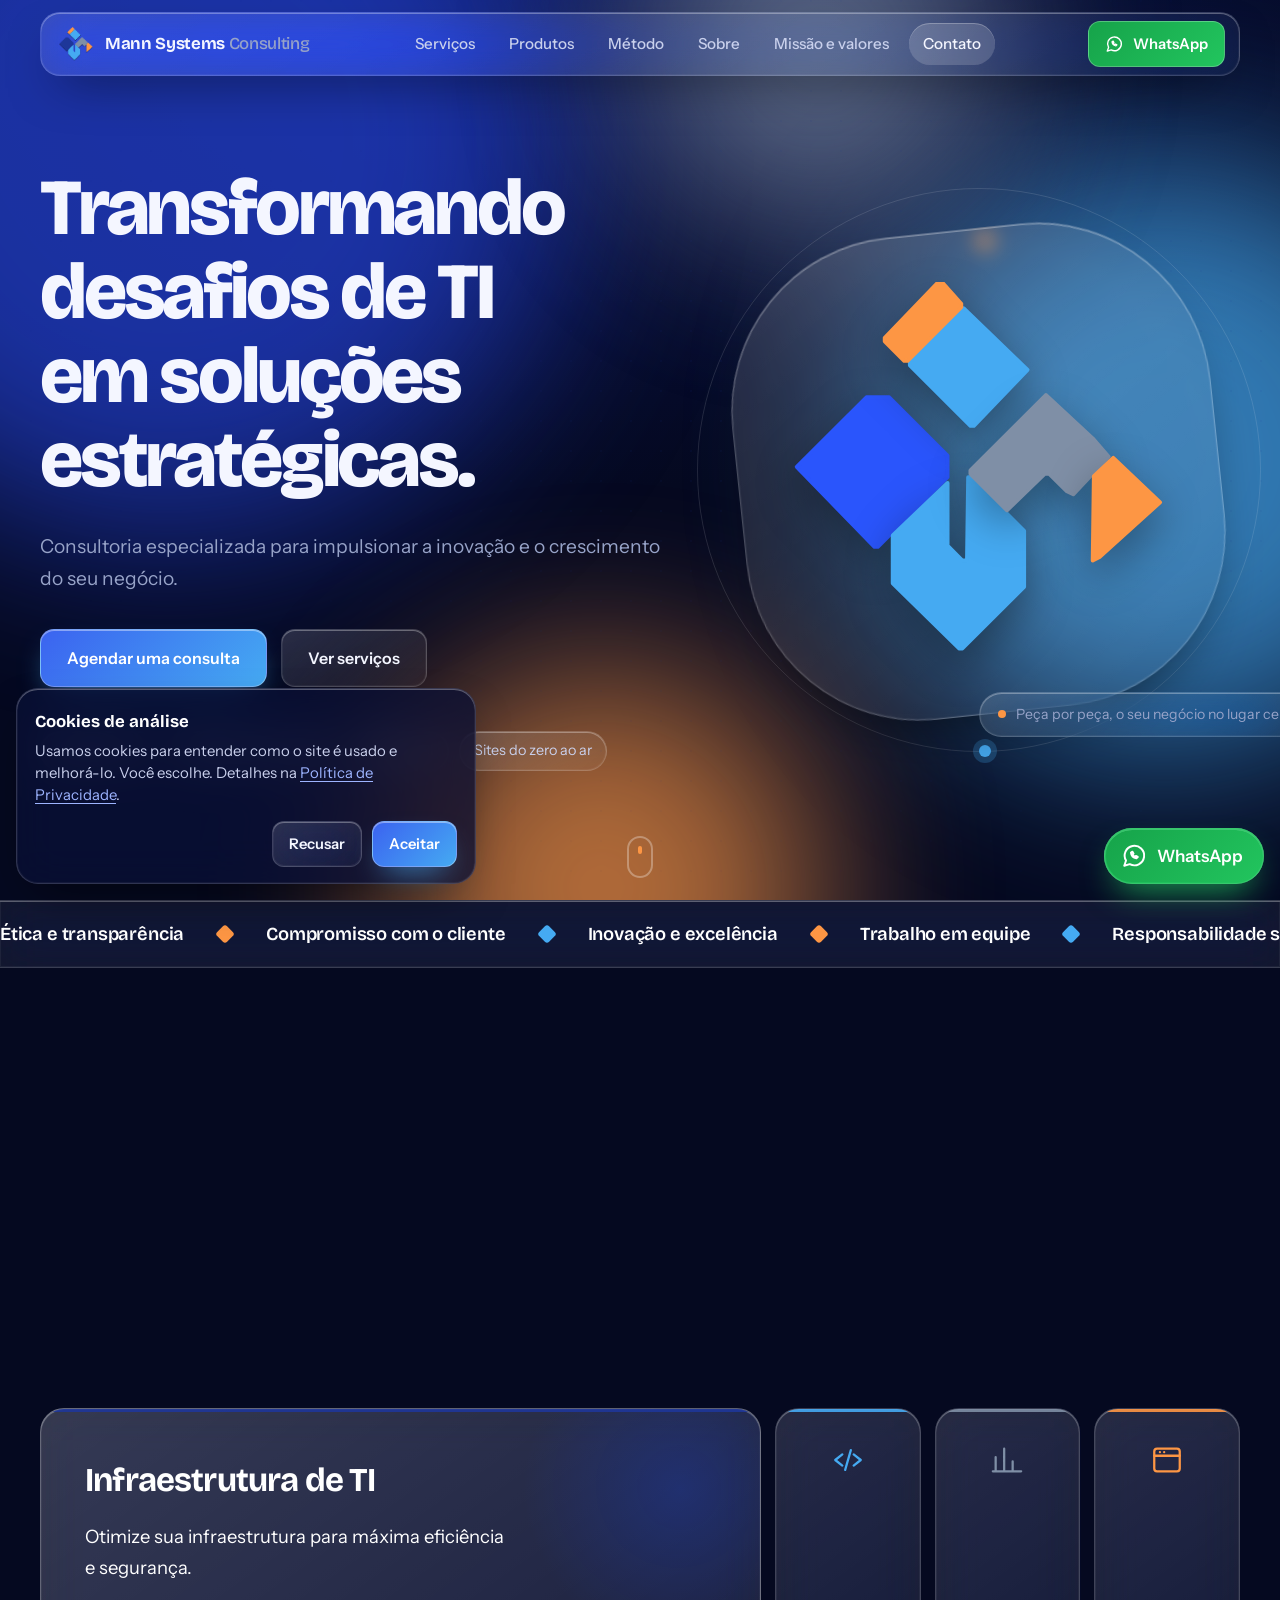
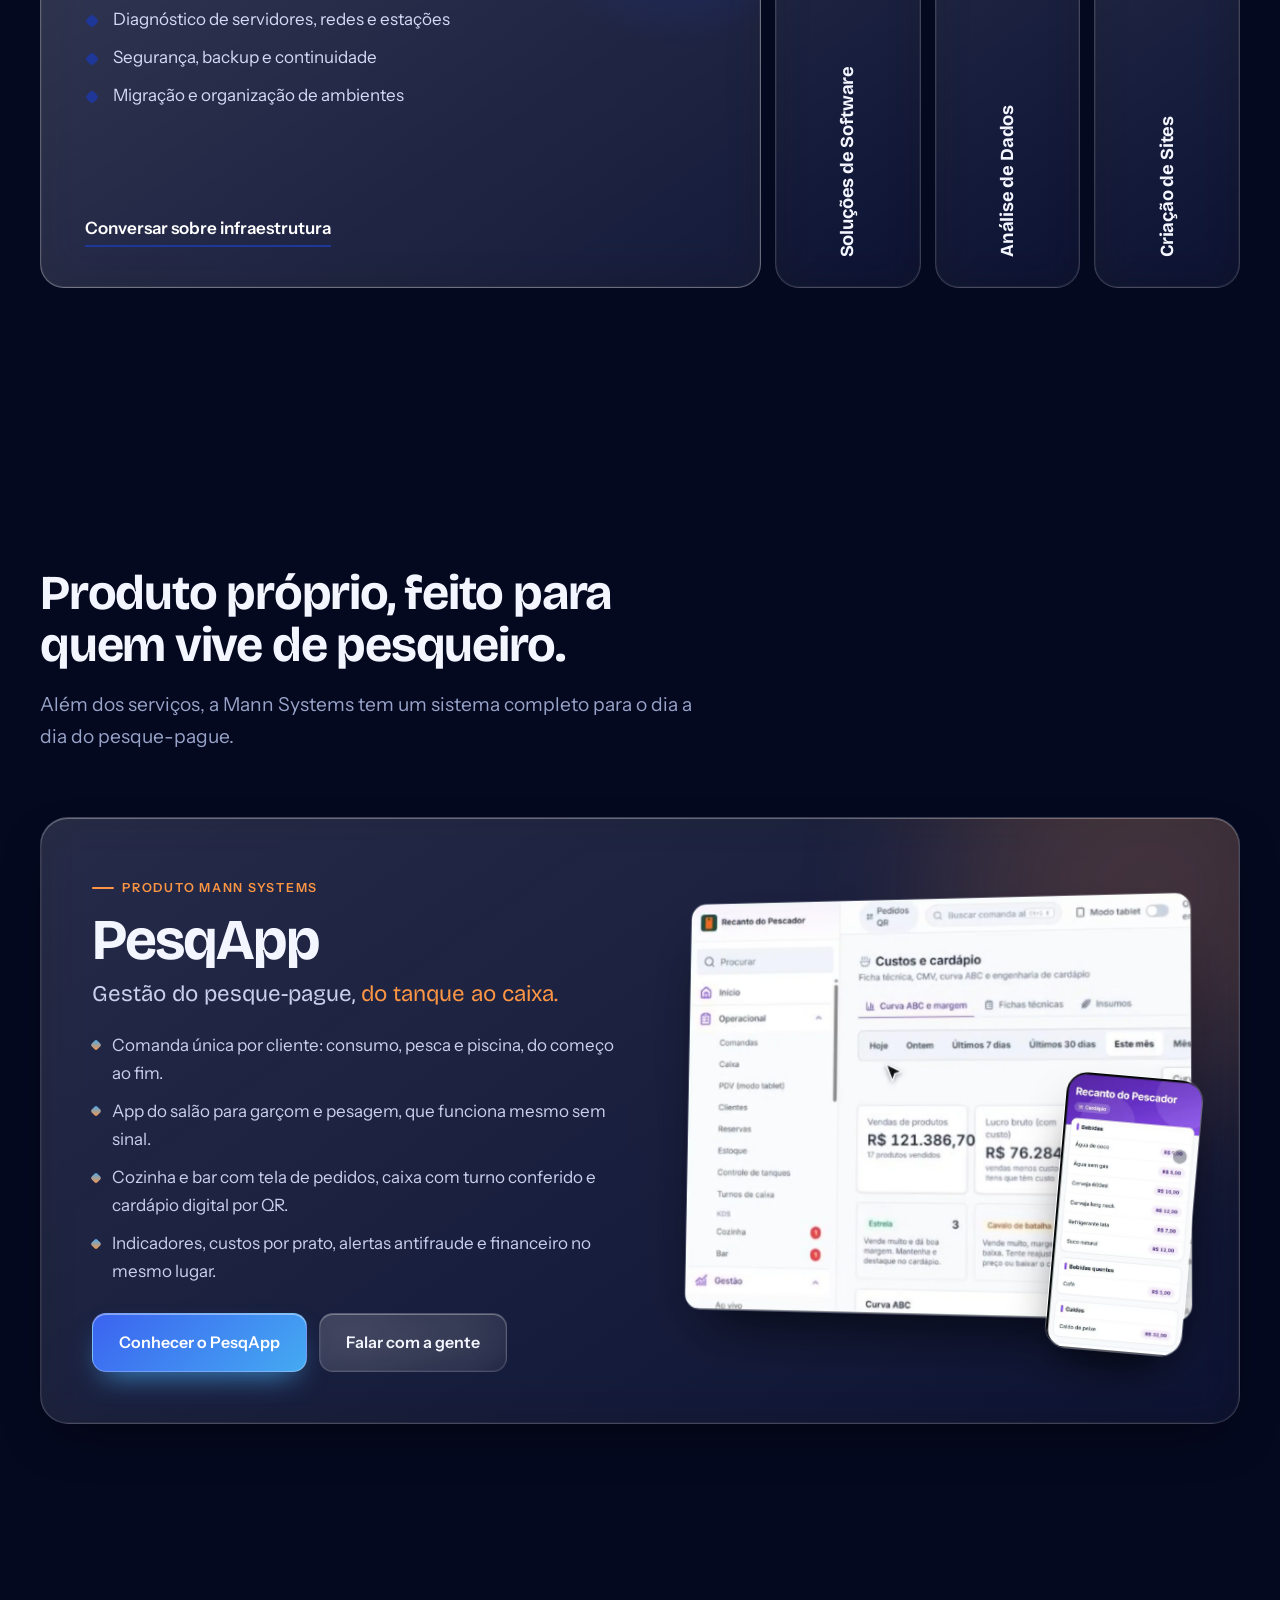
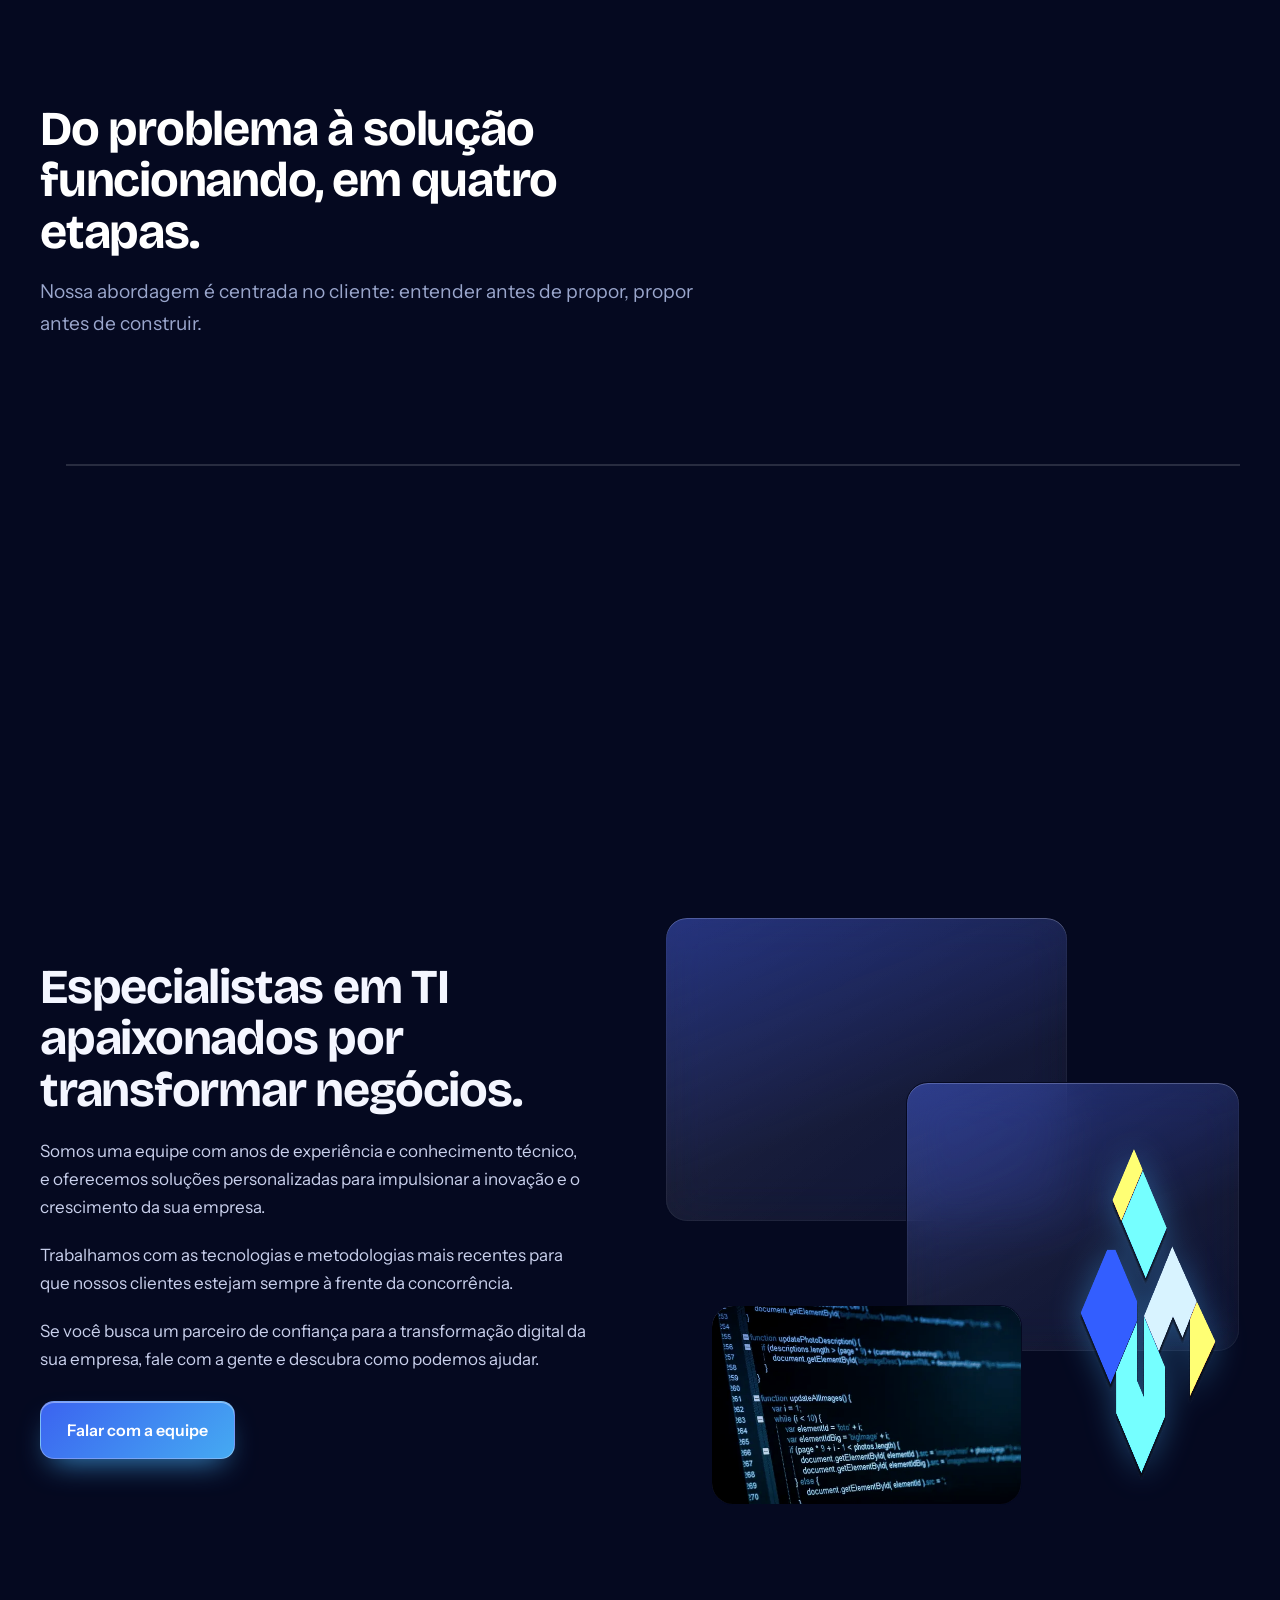
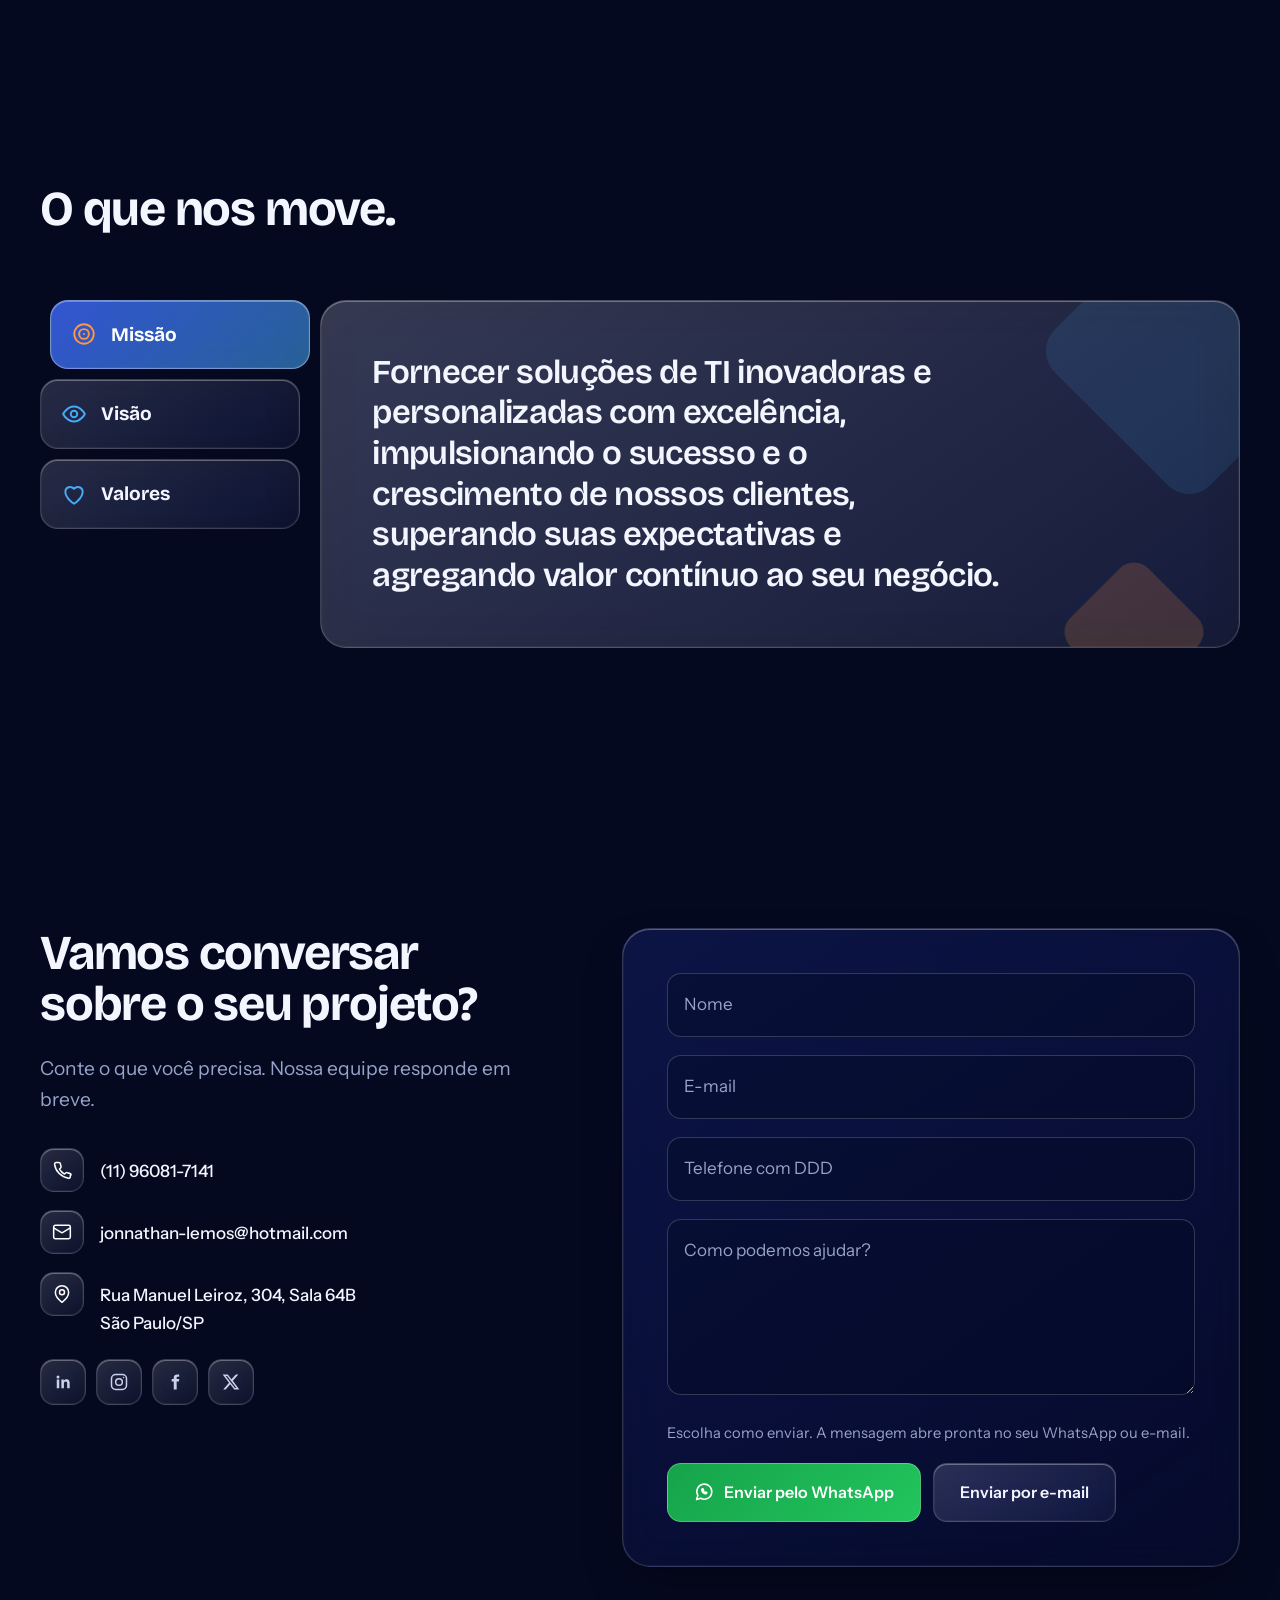
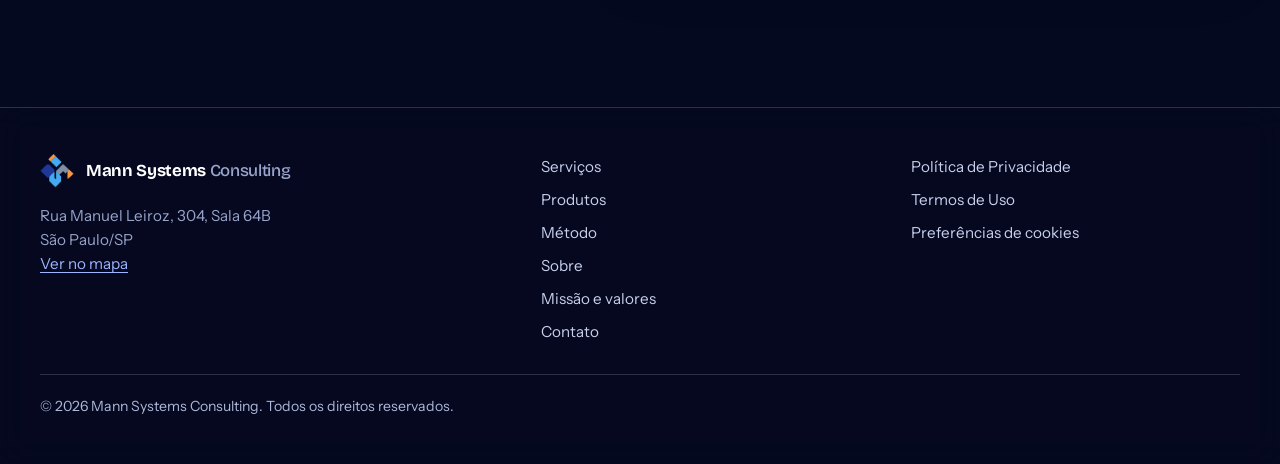
==== commit 2d82d176: "Add files via upload" ====
--- a/index.html
+++ b/index.html
@@ -2,6 +2,16 @@
 <html lang="pt-BR" data-theme="dark">
 <head>
   <meta charset="UTF-8">
+  <!-- Google tag (gtag.js) com Consent Mode: nada de cookies de análise antes do aceite -->
+  <script async src="https://www.googletagmanager.com/gtag/js?id=G-C02ENL6Y0C"></script>
+  <script>
+    window.dataLayer = window.dataLayer || [];
+    function gtag(){dataLayer.push(arguments);}
+    gtag('consent', 'default', {analytics_storage:'denied', ad_storage:'denied', ad_user_data:'denied', ad_personalization:'denied'});
+    try { if (localStorage.getItem('mann-consent') === 'granted') gtag('consent', 'update', {analytics_storage:'granted'}); } catch (e) {}
+    gtag('js', new Date());
+    gtag('config', 'G-C02ENL6Y0C', {anonymize_ip: true});
+  </script>
   <meta name="viewport" content="width=device-width, initial-scale=1">
   <title>Mann Systems Consulting | Consultoria de TI em São Paulo</title>
   <meta name="description" content="Consultoria de TI sob medida em São Paulo: infraestrutura, desenvolvimento de software, análise de dados e criação de sites. Fale com a Mann Systems Consulting.">
@@ -10,21 +20,21 @@
   <meta name="robots" content="index, follow">
   <meta name="theme-color" content="#050920">
   <meta name="referrer" content="strict-origin-when-cross-origin">
-  <link rel="canonical" href="https://www.mannsystems.com.br/">
+  <link rel="canonical" href="https://jonnathanproenca.github.io/mannsystems/">
   <meta property="og:site_name" content="Mann Systems Consulting">
   <meta property="og:locale" content="pt_BR">
   <meta property="og:type" content="website">
-  <meta property="og:url" content="https://www.mannsystems.com.br/">
+  <meta property="og:url" content="https://jonnathanproenca.github.io/mannsystems/">
   <meta property="og:title" content="Mann Systems Consulting | Consultoria de TI em São Paulo">
   <meta property="og:description" content="Transformando desafios de TI em soluções estratégicas. Infraestrutura, software, dados e sites sob medida.">
-  <meta property="og:image" content="https://www.mannsystems.com.br/images/og-image.jpg">
+  <meta property="og:image" content="https://jonnathanproenca.github.io/mannsystems/images/og-image.jpg">
   <meta property="og:image:width" content="1200">
   <meta property="og:image:height" content="630">
   <meta property="og:image:alt" content="Logotipo da Mann Systems Consulting e a frase Transformando desafios de TI em soluções estratégicas">
   <meta name="twitter:card" content="summary_large_image">
   <meta name="twitter:title" content="Mann Systems Consulting | Consultoria de TI em São Paulo">
   <meta name="twitter:description" content="Transformando desafios de TI em soluções estratégicas.">
-  <meta name="twitter:image" content="https://www.mannsystems.com.br/images/og-image.jpg">
+  <meta name="twitter:image" content="https://jonnathanproenca.github.io/mannsystems/images/og-image.jpg">
   <link rel="icon" href="images/favicon-32.png" sizes="32x32" type="image/png">
   <link rel="icon" href="images/favicon-16.png" sizes="16x16" type="image/png">
   <link rel="icon" href="images/Logo.ico" sizes="any">
@@ -34,15 +44,16 @@
   <link href="https://fonts.googleapis.com/css2?family=Bricolage+Grotesque:opsz,wght@12..96,500..800&family=Instrument+Sans:wght@400;500;600&display=swap" rel="stylesheet">
   <link rel="stylesheet" href="css/style.css">
   <link rel="stylesheet" href="css/glass.css">
+  <link rel="stylesheet" href="css/pesqapp.css">
   <noscript><style>.loader{display:none!important}.reveal{opacity:1!important;transform:none!important}.piece{opacity:1!important;transform:none!important}</style></noscript>
   <script type="application/ld+json">
   {
     "@context": "https://schema.org",
     "@type": "ProfessionalService",
     "name": "Mann Systems Consulting",
-    "url": "https://www.mannsystems.com.br/",
-    "logo": "https://www.mannsystems.com.br/images/Logo.png",
-    "image": "https://www.mannsystems.com.br/images/og-image.jpg",
+    "url": "https://jonnathanproenca.github.io/mannsystems/",
+    "logo": "https://jonnathanproenca.github.io/mannsystems/images/Logo.png",
+    "image": "https://jonnathanproenca.github.io/mannsystems/images/og-image.jpg",
     "description": "Consultoria de TI sob medida: infraestrutura, desenvolvimento de software, análise de dados e criação de sites.",
     "telephone": "+55 11 96081-7141",
     "email": "jonnathan-lemos@hotmail.com",
@@ -80,6 +91,7 @@
       </a>
       <nav class="menu" id="menu" aria-label="Principal">
         <a href="#servicos">Serviços</a>
+        <a href="#produtos">Produtos</a>
         <a href="#metodo">Método</a>
         <a href="#sobre">Sobre</a>
         <a href="#proposito">Missão e valores</a>
@@ -221,6 +233,37 @@
             </div>
           </article>
         </div>
+      </div>
+    </section>
+
+    <!-- PRODUTOS -->
+    <section class="sec" id="produtos">
+      <div class="wrap">
+        <header class="sec-head reveal">
+          <h2 class="h-lg">Produto próprio, feito para quem vive de pesqueiro.</h2>
+          <p class="lead">Além dos serviços, a Mann Systems tem um sistema completo para o dia a dia do pesque-pague.</p>
+        </header>
+        <article class="pa-card pa-glass reveal">
+          <div>
+            <span class="pa-eyebrow">Produto Mann Systems</span>
+            <h3>PesqApp</h3>
+            <p class="pa-tag">Gestão do pesque-pague, <em>do tanque ao caixa.</em></p>
+            <ul class="pa-list">
+              <li>Comanda única por cliente: consumo, pesca e piscina, do começo ao fim.</li>
+              <li>App do salão para garçom e pesagem, que funciona mesmo sem sinal.</li>
+              <li>Cozinha e bar com tela de pedidos, caixa com turno conferido e cardápio digital por QR.</li>
+              <li>Indicadores, custos por prato, alertas antifraude e financeiro no mesmo lugar.</li>
+            </ul>
+            <div class="pa-cta">
+              <a class="btn btn-primary magnetic" href="pesqapp.html">Conhecer o PesqApp</a>
+              <a class="btn btn-ghost" href="#contato">Falar com a gente</a>
+            </div>
+          </div>
+          <div class="pa-shot" aria-hidden="false">
+            <img class="win" src="images/pesqapp/hero-painel.webp" alt="Tela de custos e cardápio do PesqApp, com Curva ABC e margem por prato" width="1099" height="900" loading="lazy">
+            <img class="ph-m" src="images/pesqapp/hero-celular.webp" alt="Cardápio digital do PesqApp aberto no celular do cliente" width="461" height="940" loading="lazy">
+          </div>
+        </article>
       </div>
     </section>
 
@@ -395,6 +438,7 @@
       </div>
       <nav aria-label="Rodapé">
         <a href="#servicos">Serviços</a>
+        <a href="#produtos">Produtos</a>
         <a href="#metodo">Método</a>
         <a href="#sobre">Sobre</a>
         <a href="#proposito">Missão e valores</a>
--- a/css/glass.css
+++ b/css/glass.css
@@ -195,3 +195,19 @@
 .form{background:linear-gradient(145deg,rgba(18,28,88,.62),rgba(8,12,44,.55))}
 .foot,.legal-foot{background:rgba(5,9,32,.6);-webkit-backdrop-filter:blur(16px);backdrop-filter:blur(16px)}
 .nf .big img{filter:brightness(1.15) drop-shadow(0 18px 24px rgba(0,0,0,.4))}
+
+/* menu: sem quebra de linha e compacto em larguras médias */
+.menu a{white-space:nowrap}
+.brand{white-space:nowrap}
+@media (min-width:861px) and (max-width:1240px){
+  .nav-in{gap:10px}
+  .brand em{display:none}
+  .menu{gap:0}
+  .menu a{padding:8px 11px;font-size:.9rem}
+}
+@media (min-width:861px) and (max-width:1020px){
+  .menu a{padding:8px 8px;font-size:.86rem}
+  .nav-actions .btn-wa{font-size:0;gap:0;padding:10px 12px}
+  .nav-actions .btn-wa svg{width:20px;height:20px}
+  .brand span{font-size:.98rem}
+}
--- a/css/pesqapp.css
+++ b/css/pesqapp.css
@@ -0,0 +1,111 @@
+/* ===== PesqApp: seção na home + página do produto ===== */
+.pa-eyebrow{display:inline-flex;align-items:center;gap:8px;font-size:.78rem;font-weight:600;letter-spacing:.14em;text-transform:uppercase;color:var(--orange,#FD9644)}
+.pa-eyebrow::before{content:"";width:22px;height:2px;background:currentColor;border-radius:2px}
+.pa-glass{background:var(--glass);-webkit-backdrop-filter:var(--blur);backdrop-filter:var(--blur);border:1px solid var(--line);box-shadow:var(--shadow);border-radius:28px}
+@supports not (backdrop-filter:blur(1px)){.pa-glass{background:rgba(14,22,72,.9)}}
+
+/* --- home: cartão do produto --- */
+.pa-card{display:grid;grid-template-columns:1.05fr 1fr;gap:clamp(24px,4vw,56px);align-items:center;padding:clamp(24px,4vw,56px);overflow:hidden;position:relative}
+.pa-card::before{content:"";position:absolute;width:420px;height:420px;right:-120px;top:-140px;border-radius:50%;background:#FD9644;opacity:.18;filter:blur(80px);pointer-events:none}
+.pa-card h3{font-family:var(--f-display);font-size:clamp(2.2rem,5vw,3.6rem);letter-spacing:-.035em;line-height:1;color:var(--ink);margin:14px 0 6px}
+.pa-card .pa-tag{font-family:var(--f-display);font-size:clamp(1.1rem,2vw,1.4rem);color:var(--text);margin-bottom:18px}
+.pa-card .pa-tag em{font-style:normal;color:#FD9644}
+.pa-list{display:grid;gap:10px;margin:18px 0 28px}
+.pa-list li{display:flex;gap:12px;align-items:flex-start;color:var(--text)}
+.pa-list li::before{content:"";flex:none;width:8px;height:8px;margin-top:.62em;border-radius:2px;background:linear-gradient(135deg,#45AAF2,#FD9644);transform:rotate(45deg)}
+.pa-cta{display:flex;flex-wrap:wrap;gap:12px}
+.pa-shot{position:relative;padding-bottom:6%}
+.pa-shot img{height:auto}
+.pa-shot .win{width:100%;border-radius:16px;border:1px solid rgba(255,255,255,.22);box-shadow:0 30px 60px -24px rgba(0,0,0,.75);transform:perspective(1200px) rotateY(-8deg) rotateX(3deg);transition:transform .6s var(--ease)}
+.pa-shot .ph-m{position:absolute;right:-1%;bottom:-2%;width:27%;border-radius:22px;border:1px solid rgba(255,255,255,.3);box-shadow:0 26px 50px -20px rgba(0,0,0,.8);transform:rotate(5deg);transition:transform .6s var(--ease)}
+.pa-card:hover .win{transform:perspective(1200px) rotateY(-3deg) rotateX(1deg)}
+.pa-card:hover .ph-m{transform:rotate(2deg) translateY(-6px)}
+
+/* --- página --- */
+.pa-hero{padding:clamp(40px,7vw,90px) 0 clamp(40px,6vw,80px)}
+.pa-hero-in{display:grid;grid-template-columns:1.05fr 1fr;gap:clamp(28px,5vw,64px);align-items:center}
+.pa-hero h1{font-family:var(--f-display);font-size:clamp(2.4rem,5.4vw,4.2rem);letter-spacing:-.04em;line-height:.98;color:var(--ink);margin:16px 0 18px}
+.pa-hero h1 em{font-style:normal;color:#FD9644}
+.pa-hero .lead{max-width:52ch}
+.pa-hero .pa-cta{margin-top:28px}
+.pa-facts{display:flex;flex-wrap:wrap;gap:10px;margin-top:26px}
+.pa-facts li{padding:8px 14px;border-radius:999px;font-size:.88rem;color:var(--text);background:var(--glass);border:1px solid var(--line);-webkit-backdrop-filter:var(--blur);backdrop-filter:var(--blur)}
+.pa-sec{padding:clamp(56px,8vw,110px) 0}
+.pa-head{display:grid;gap:14px;max-width:760px;margin-bottom:clamp(28px,4vw,52px)}
+.pa-head h2{font-family:var(--f-display);font-size:clamp(1.9rem,4vw,3rem);letter-spacing:-.03em;line-height:1.05;color:var(--ink)}
+.pa-head p{color:var(--text);font-size:1.08rem}
+
+.pa-pain{display:grid;grid-template-columns:repeat(4,1fr);gap:16px}
+.pa-pain li{padding:22px;border-radius:20px;background:var(--glass);border:1px solid var(--line);-webkit-backdrop-filter:var(--blur);backdrop-filter:var(--blur);box-shadow:var(--edge)}
+.pa-pain b{display:block;font-family:var(--f-display);font-size:2rem;color:#FD9644;line-height:1;margin-bottom:10px}
+.pa-pain h3{font-family:var(--f-display);color:var(--ink);font-size:1.1rem;margin-bottom:6px}
+.pa-pain p{color:var(--muted);font-size:.95rem}
+.pa-one{margin-top:18px;padding:20px 26px;border-radius:20px;background:linear-gradient(135deg,#FD9644,#f0701f);color:#1a0d00;font-family:var(--f-display);font-weight:600;font-size:clamp(1.05rem,2vw,1.35rem);letter-spacing:-.01em}
+
+.pa-video{padding:clamp(10px,1.4vw,16px);overflow:hidden}
+.pa-video video{display:block;width:100%;border-radius:18px;background:#000;aspect-ratio:16/9}
+
+.pa-grid{display:grid;grid-template-columns:repeat(3,1fr);gap:16px}
+.pa-f{padding:24px;border-radius:22px;background:var(--glass);border:1px solid var(--line);-webkit-backdrop-filter:var(--blur);backdrop-filter:var(--blur);box-shadow:var(--edge);transition:transform .4s var(--ease),border-color .3s}
+.pa-f:hover{transform:translateY(-6px);border-color:rgba(255,255,255,.4)}
+.pa-f svg{width:30px;height:30px;stroke:#45AAF2;fill:none;stroke-width:1.7;stroke-linecap:round;stroke-linejoin:round;margin-bottom:14px}
+.pa-f h3{font-family:var(--f-display);color:var(--ink);font-size:1.15rem;margin-bottom:6px}
+.pa-f p{color:var(--text);font-size:.97rem}
+.pa-f small{display:block;margin-top:10px;color:var(--muted);font-size:.82rem}
+
+.pa-gal{display:grid;grid-auto-flow:column;grid-auto-columns:min(78%,560px);gap:16px;overflow-x:auto;scroll-snap-type:x mandatory;padding:6px 2px 20px;margin-inline:-2px;scrollbar-width:thin}
+.pa-gal button{scroll-snap-align:start;padding:0;border:1px solid var(--line);border-radius:20px;overflow:hidden;background:var(--glass);box-shadow:var(--shadow);cursor:zoom-in;transition:transform .4s var(--ease)}
+.pa-gal button:hover{transform:translateY(-4px)}
+.pa-gal img{display:block;width:100%;height:auto}
+.pa-lb{position:fixed;inset:0;z-index:200;display:grid;place-items:center;padding:20px;background:rgba(3,6,24,.88);-webkit-backdrop-filter:blur(10px);backdrop-filter:blur(10px)}
+.pa-lb[hidden]{display:none}
+.pa-lb img{max-width:min(1200px,100%);max-height:88vh;border-radius:16px;box-shadow:0 30px 80px rgba(0,0,0,.7)}
+.pa-lb button{position:absolute;top:16px;right:16px;width:44px;height:44px;border-radius:50%;border:1px solid var(--line);background:var(--glass-strong);color:#fff;font-size:1.4rem;cursor:pointer}
+
+.pa-roles{width:100%;border-collapse:separate;border-spacing:0;overflow:hidden;border-radius:22px;border:1px solid var(--line);background:var(--glass);-webkit-backdrop-filter:var(--blur);backdrop-filter:var(--blur)}
+.pa-roles th,.pa-roles td{padding:16px 20px;text-align:left;border-bottom:1px solid var(--line);vertical-align:top}
+.pa-roles tr:last-child td{border-bottom:0}
+.pa-roles th{font-size:.78rem;letter-spacing:.1em;text-transform:uppercase;color:var(--muted);font-weight:600}
+.pa-roles td:first-child{font-family:var(--f-display);color:var(--ink);font-weight:600;white-space:nowrap}
+.pa-roles td{color:var(--text)}
+
+.pa-two{display:grid;grid-template-columns:1fr 1fr;gap:16px}
+.pa-two .pa-f ul{display:grid;gap:8px;margin-top:10px}
+.pa-two .pa-f li{color:var(--text);padding-left:18px;position:relative;font-size:.97rem}
+.pa-two .pa-f li::before{content:"";position:absolute;left:0;top:.62em;width:7px;height:7px;border-radius:2px;background:#FD9644;transform:rotate(45deg)}
+kbd{font-family:ui-monospace,Menlo,monospace;font-size:.82em;padding:2px 7px;border-radius:6px;background:rgba(255,255,255,.12);border:1px solid var(--line);color:var(--ink)}
+
+.pa-faq{display:grid;gap:12px;max-width:860px}
+.pa-faq details{border-radius:18px;background:var(--glass);border:1px solid var(--line);-webkit-backdrop-filter:var(--blur);backdrop-filter:var(--blur);padding:0 22px}
+.pa-faq summary{cursor:pointer;list-style:none;padding:18px 0;font-family:var(--f-display);font-weight:600;color:var(--ink);display:flex;justify-content:space-between;gap:16px}
+.pa-faq summary::-webkit-details-marker{display:none}
+.pa-faq summary::after{content:"+";color:#45AAF2;font-size:1.4rem;line-height:1;transition:transform .3s}
+.pa-faq details[open] summary::after{transform:rotate(45deg)}
+.pa-faq p{padding:0 0 18px;color:var(--text);max-width:68ch}
+
+.pa-final{padding:clamp(28px,5vw,64px);text-align:center;position:relative;overflow:hidden}
+.pa-final::before{content:"";position:absolute;width:520px;height:520px;left:50%;top:-300px;transform:translateX(-50%);border-radius:50%;background:#45AAF2;opacity:.25;filter:blur(90px);pointer-events:none}
+.pa-final h2{font-family:var(--f-display);font-size:clamp(1.9rem,4.4vw,3.2rem);letter-spacing:-.03em;line-height:1.05;color:var(--ink);margin-bottom:12px;position:relative}
+.pa-final p{color:var(--text);max-width:54ch;margin:0 auto 26px;position:relative}
+.pa-final .pa-cta{justify-content:center;position:relative}
+.pa-note{margin-top:18px;color:var(--muted);font-size:.84rem}
+
+@media (max-width:980px){
+  .pa-card,.pa-hero-in{grid-template-columns:1fr}
+  .pa-pain{grid-template-columns:1fr 1fr}
+  .pa-grid{grid-template-columns:1fr 1fr}
+  .pa-shot{max-width:560px}
+}
+@media (max-width:620px){
+  .pa-pain,.pa-grid,.pa-two{grid-template-columns:1fr}
+  .pa-roles,.pa-roles tbody,.pa-roles tr,.pa-roles td{display:block}
+  .pa-roles thead{display:none}
+  .pa-roles td{border-bottom:0;padding:4px 18px}
+  .pa-roles tr{padding:12px 0;border-bottom:1px solid var(--line)}
+  .pa-roles tr:last-child{border-bottom:0}
+  .pa-shot .win{transform:none}
+  .pa-cta .btn{width:100%}
+}
+@media (prefers-reduced-motion:reduce){.pa-shot .win,.pa-shot .ph-m,.pa-f,.pa-gal button{transition:none}}
+
+@media (max-width:620px){.legal-bar .brand span{display:none}.legal-bar-in .btn{white-space:nowrap}.pa-back{display:none}}
